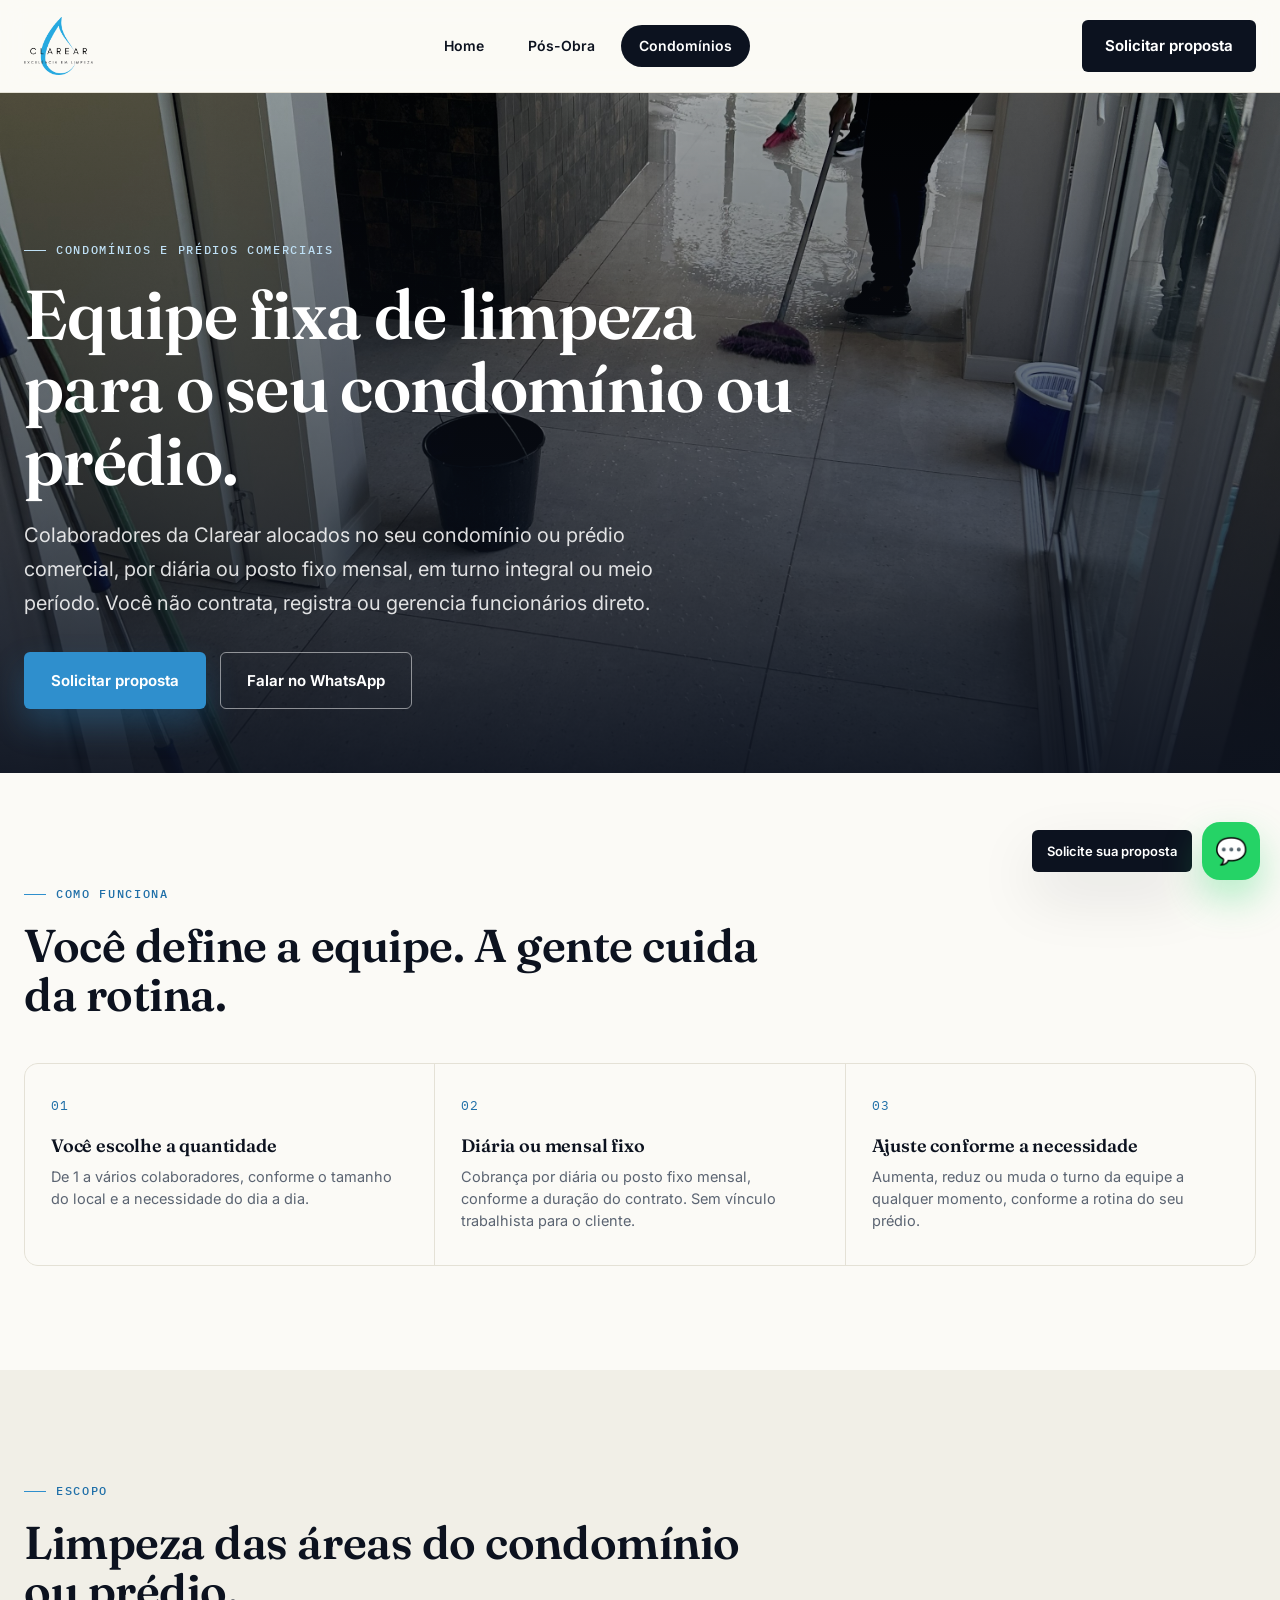
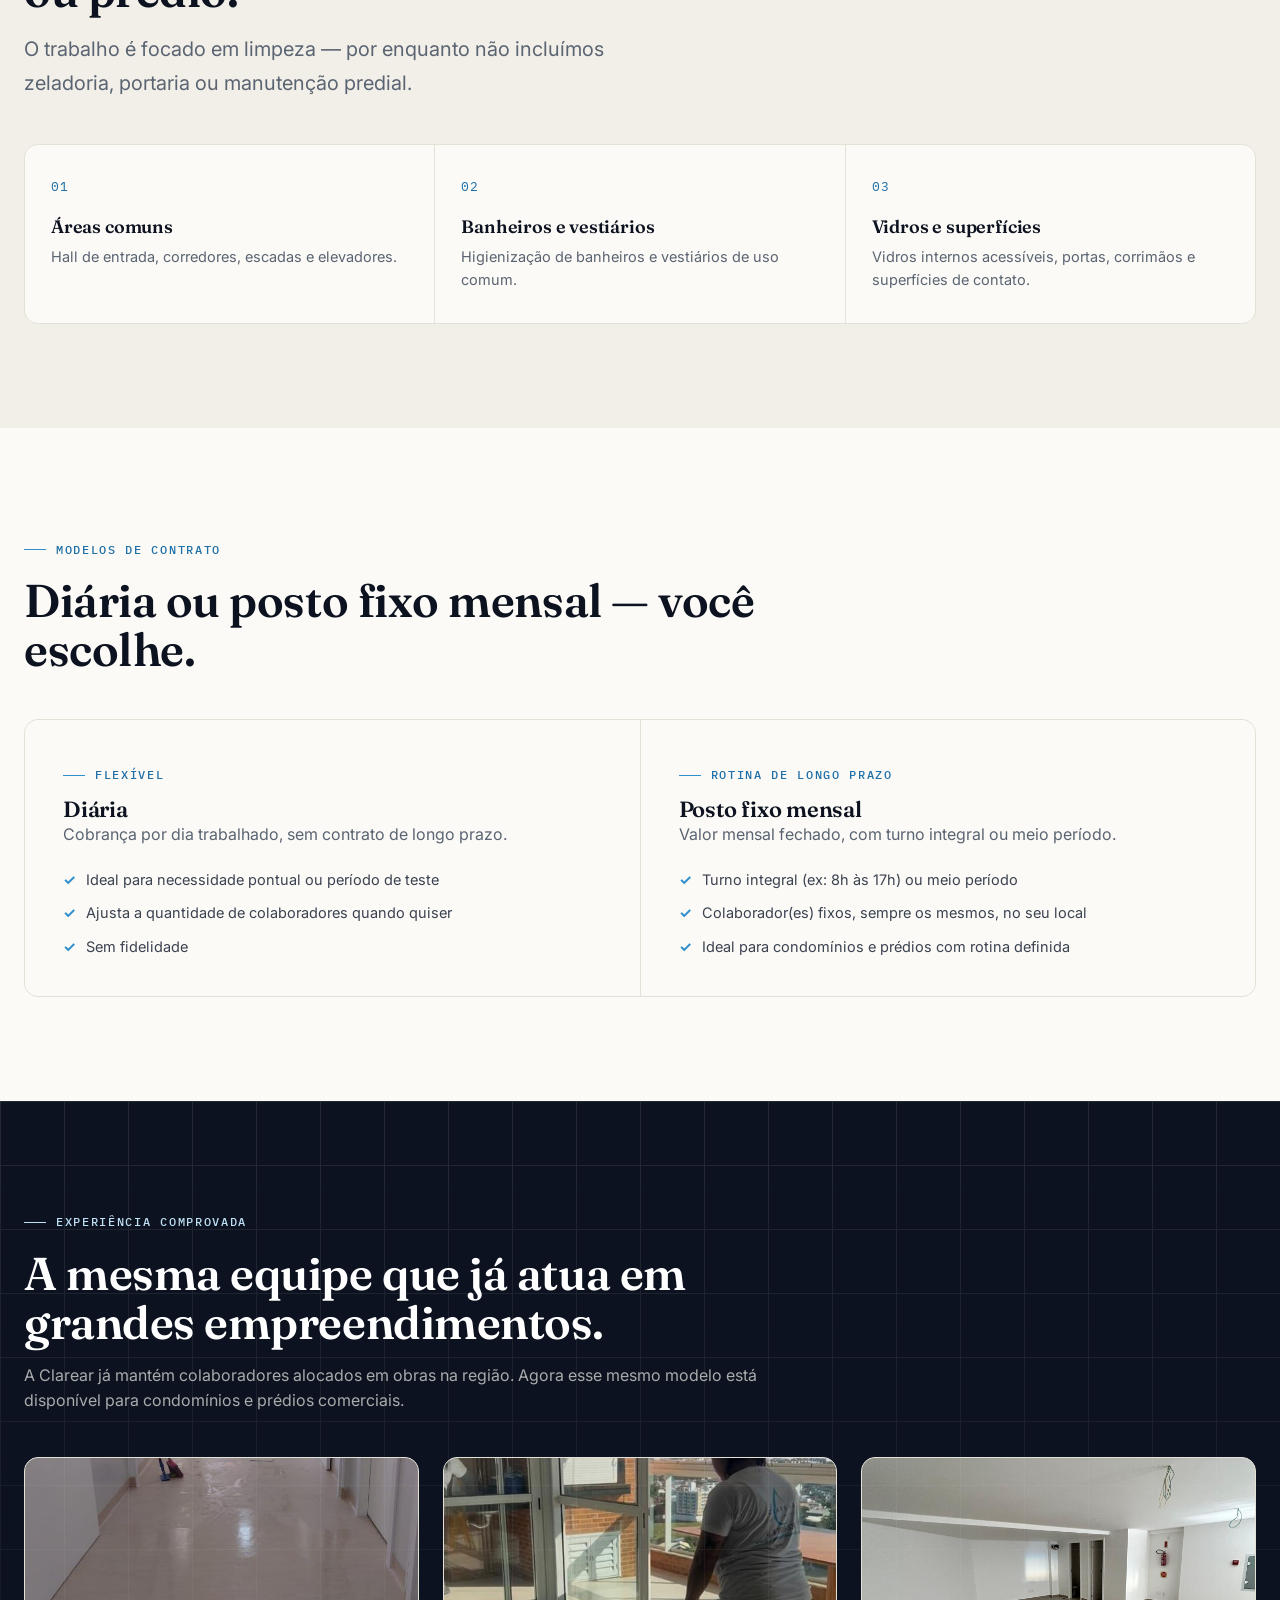
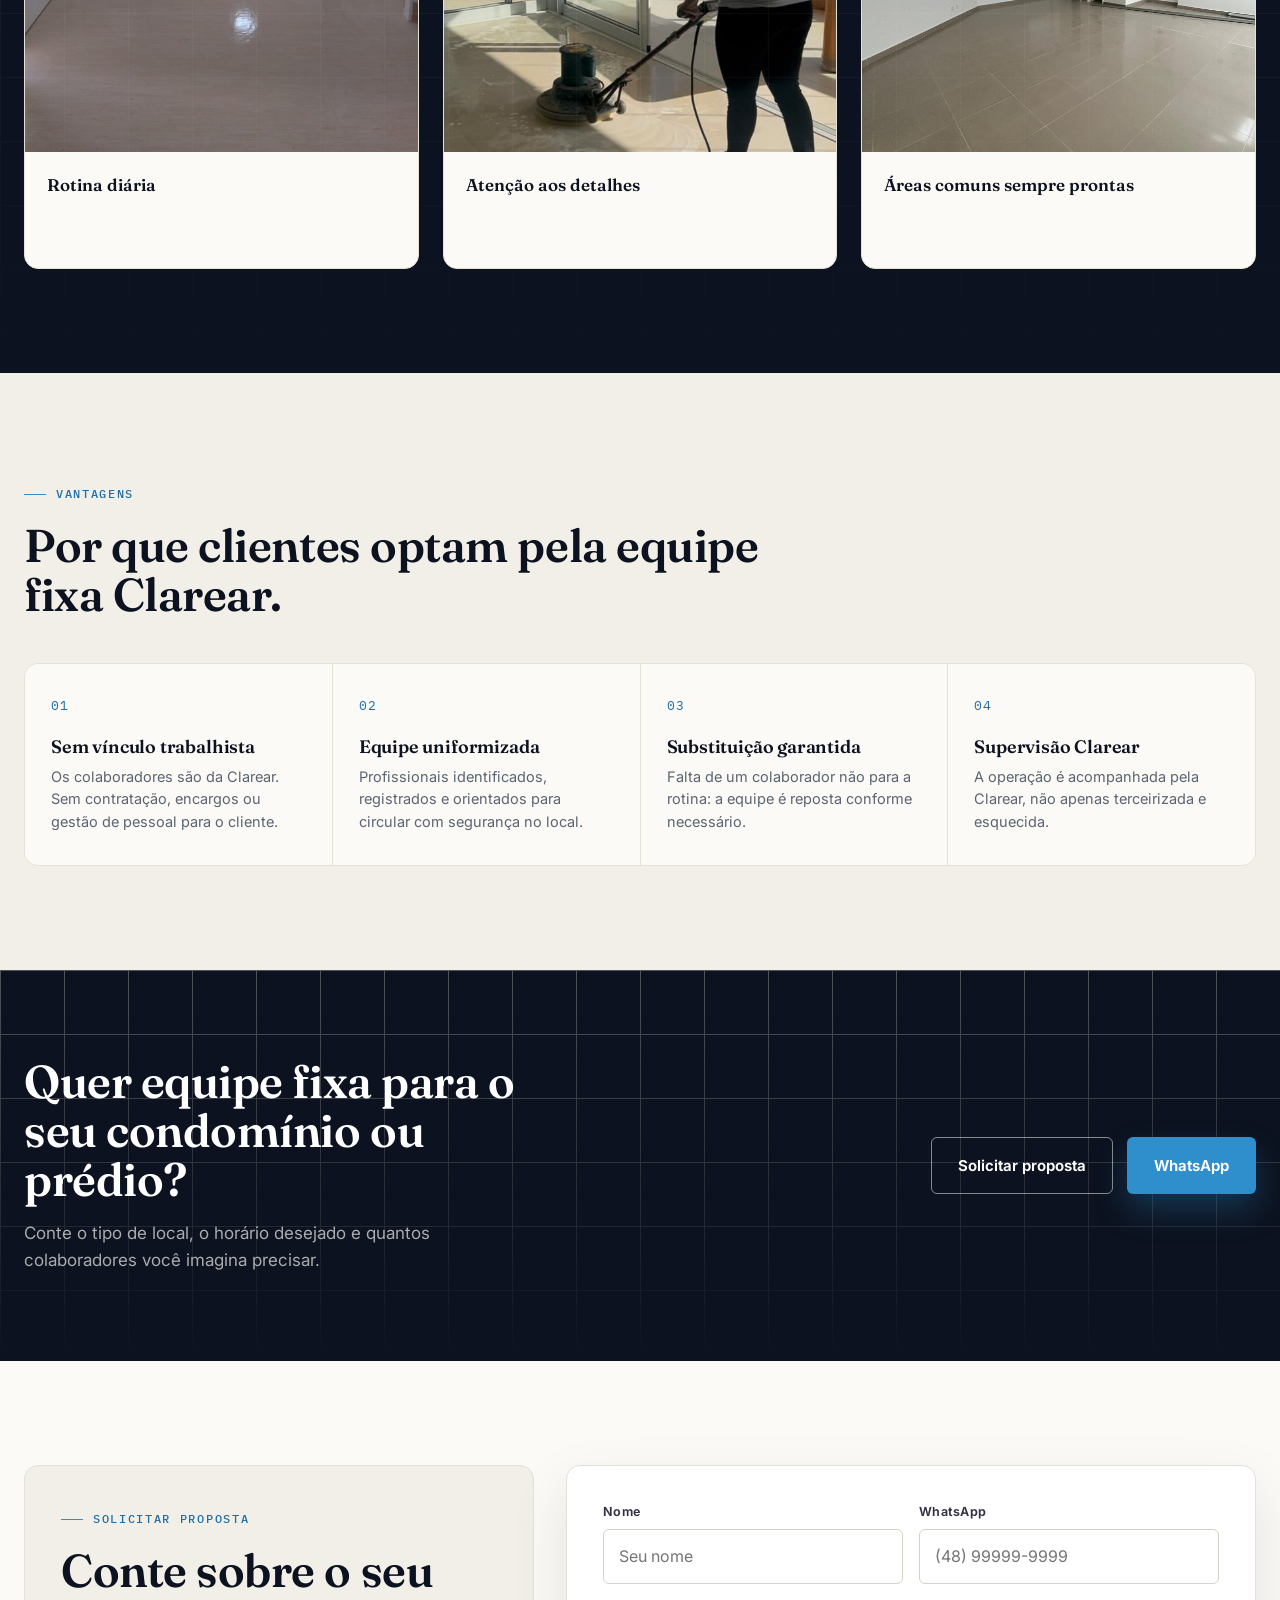
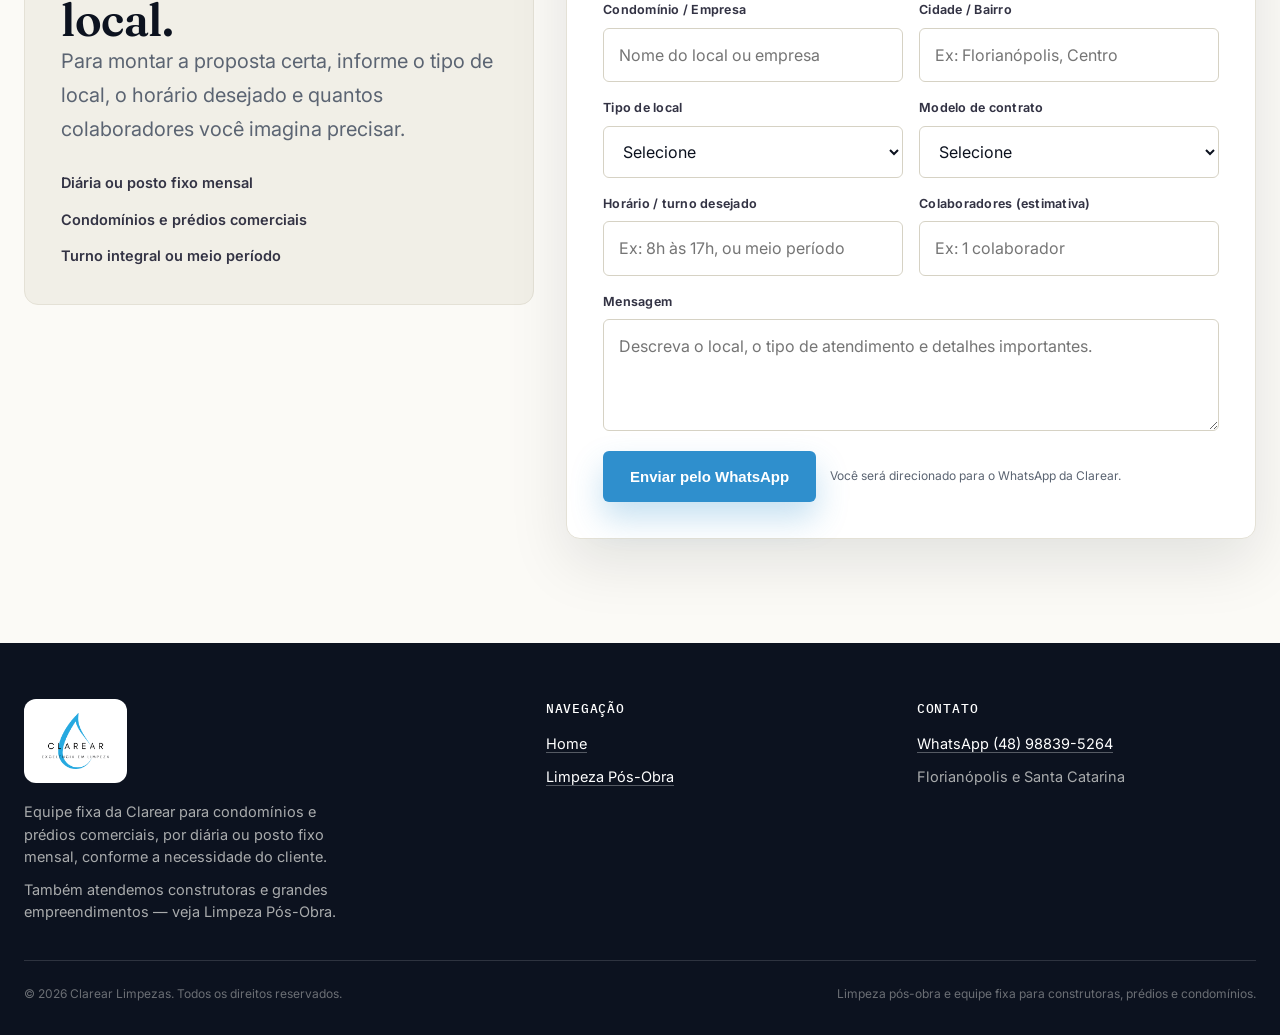
==== condominios.html @ 45609c50 "app" ====
<!doctype html>
<html lang="pt-BR">
<head>
  <!-- Google Ads -->
  <script async src="https://www.googletagmanager.com/gtag/js?id=AW-18135353188"></script>
  <script>
    window.dataLayer = window.dataLayer || [];
    function gtag(){dataLayer.push(arguments);}
    gtag('js', new Date());
    gtag('config', 'AW-18135353188');
  </script>

  <!-- Google Analytics -->
  <script async src="https://www.googletagmanager.com/gtag/js?id=G-7Y508X0PVP"></script>
  <script>
    gtag('config', 'G-7Y508X0PVP');
  </script>

  <meta charset="utf-8">
  <meta name="viewport" content="width=device-width,initial-scale=1">

  <title>Limpeza para Condomínios e Prédios Comerciais | Clarear</title>
  <meta name="description" content="Equipe fixa da Clarear para a limpeza de condomínios e prédios comerciais em Florianópolis e Santa Catarina. Diária ou posto fixo mensal, turno integral ou meio período, colaboradores registrados.">
  <meta name="keywords" content="limpeza para condomínio, colaborador de limpeza para condomínio, terceirização de limpeza para prédio comercial, posto fixo de limpeza, limpeza terceirizada mensal Florianópolis, limpeza meio período condomínio">
  <link rel="canonical" href="https://clarearlimpezas.com.br/condominios.html">

  <meta property="og:type" content="website">
  <meta property="og:locale" content="pt_BR">
  <meta property="og:title" content="Limpeza para Condomínios e Prédios Comerciais | Clarear">
  <meta property="og:description" content="Equipe fixa da Clarear para a limpeza de condomínios e prédios comerciais. Diária ou posto fixo mensal, turno integral ou meio período.">
  <meta property="og:url" content="https://clarearlimpezas.com.br/condominios.html">

  <link rel="shortcut icon" href="imagens/logo-clarear (1).ico" type="image/x-icon">

  <link rel="preconnect" href="https://fonts.googleapis.com">
  <link rel="preconnect" href="https://fonts.gstatic.com" crossorigin>
  <link href="https://fonts.googleapis.com/css2?family=Fraunces:ital,opsz,wght@0,9..144,500;0,9..144,600;1,9..144,500&family=IBM+Plex+Mono:wght@500&family=Inter:wght@400;500;600;700&display=swap" rel="stylesheet">

  <link rel="stylesheet" href="css/style.css">

  <script type="application/ld+json">
  {
    "@context": "https://schema.org",
    "@type": "Service",
    "serviceType": "Limpeza para condomínios e prédios comerciais",
    "provider": { "@type": "LocalBusiness", "name": "Clarear Limpezas" },
    "areaServed": ["Florianópolis", "Santa Catarina"],
    "description": "Equipe fixa de limpeza da Clarear para condomínios e prédios comerciais, por diária ou posto fixo mensal, em turno integral ou meio período, com registro e transporte por conta da Clarear."
  }
  </script>
</head>

<body>

  <header class="header">
    <div class="container">
      <div class="nav">
        <a href="index.html" class="brand">
          <img src="imagens/clarear-logo-trim.png" alt="Clarear Limpezas">
        </a>

        <nav class="menu">
          <a href="index.html">Home</a>
          <a href="pos_obra.html">Pós-Obra</a>
          <a href="condominios.html" class="active">Condomínios</a>
        </nav>

        <a href="#orcamento" class="btn btn-primary">Solicitar proposta</a>
        <button class="hamburger" id="openMenu" aria-label="Abrir menu">☰</button>
      </div>
    </div>
  </header>

  <div class="drawer" id="drawer">
    <div class="drawer-panel">
      <div class="drawer-top">
        <img src="imagens/clarear-logo-trim.png" alt="Clarear Limpezas">
        <button class="close" id="closeMenu" aria-label="Fechar menu">×</button>
      </div>

      <a href="index.html">Home</a>
      <a href="pos_obra.html">Pós-Obra</a>
      <a href="condominios.html" class="active">Condomínios</a>
      <a data-whats="Olá! Vim pelo site da Clarear e gostaria de solicitar uma proposta de limpeza para o meu condomínio ou prédio." target="_blank" rel="noopener">Falar no WhatsApp</a>
    </div>
  </div>

  <main>

    <section class="hero-media" id="inicio">
      <img src="imagens/IMG_5358.jpg" alt="Equipe da Clarear em atendimento residencial" class="bg-img">
      <div class="overlay"></div>

      <div class="container">
        <div class="kicker on-dark">Condomínios e prédios comerciais</div>
        <h1>Equipe fixa de limpeza para o seu condomínio ou prédio.</h1>
        <p class="lede">Colaboradores da Clarear alocados no seu condomínio ou prédio comercial, por diária ou posto fixo mensal, em turno integral ou meio período. Você não contrata, registra ou gerencia funcionários direto.</p>

        <div class="actions">
          <a href="#orcamento" class="btn btn-accent">Solicitar proposta</a>
          <a data-whats="Olá! Vim pelo site da Clarear e gostaria de solicitar uma proposta de limpeza para o meu condomínio ou prédio." target="_blank" rel="noopener" class="btn btn-outline-light">Falar no WhatsApp</a>
        </div>
      </div>
    </section>

    <section class="section" id="como-funciona">
      <div class="container">
        <div class="section-head">
          <div class="kicker">Como funciona</div>
          <h2>Você define a equipe. A gente cuida da rotina.</h2>
        </div>

        <div class="diff-grid cols-3">
          <div class="diff">
            <span class="num">01</span>
            <h3>Você escolhe a quantidade</h3>
            <p>De 1 a vários colaboradores, conforme o tamanho do local e a necessidade do dia a dia.</p>
          </div>

          <div class="diff">
            <span class="num">02</span>
            <h3>Diária ou mensal fixo</h3>
            <p>Cobrança por diária ou posto fixo mensal, conforme a duração do contrato. Sem vínculo trabalhista para o cliente.</p>
          </div>

          <div class="diff">
            <span class="num">03</span>
            <h3>Ajuste conforme a necessidade</h3>
            <p>Aumenta, reduz ou muda o turno da equipe a qualquer momento, conforme a rotina do seu prédio.</p>
          </div>
        </div>
      </div>
    </section>

    <section class="section section-dim" id="escopo">
      <div class="container">
        <div class="section-head">
          <div class="kicker">Escopo</div>
          <h2>Limpeza das áreas do condomínio ou prédio.</h2>
          <p class="lede">O trabalho é focado em limpeza — por enquanto não incluímos zeladoria, portaria ou manutenção predial.</p>
        </div>

        <div class="diff-grid cols-3">
          <div class="diff">
            <span class="num">01</span>
            <h3>Áreas comuns</h3>
            <p>Hall de entrada, corredores, escadas e elevadores.</p>
          </div>

          <div class="diff">
            <span class="num">02</span>
            <h3>Banheiros e vestiários</h3>
            <p>Higienização de banheiros e vestiários de uso comum.</p>
          </div>

          <div class="diff">
            <span class="num">03</span>
            <h3>Vidros e superfícies</h3>
            <p>Vidros internos acessíveis, portas, corrimãos e superfícies de contato.</p>
          </div>
        </div>
      </div>
    </section>

    <section class="section" id="modelos">
      <div class="container">
        <div class="section-head">
          <div class="kicker">Modelos de contrato</div>
          <h2>Diária ou posto fixo mensal — você escolhe.</h2>
        </div>

        <div class="model-grid">
          <div class="model">
            <div class="kicker">Flexível</div>
            <h3>Diária</h3>
            <p>Cobrança por dia trabalhado, sem contrato de longo prazo.</p>
            <ul>
              <li>Ideal para necessidade pontual ou período de teste</li>
              <li>Ajusta a quantidade de colaboradores quando quiser</li>
              <li>Sem fidelidade</li>
            </ul>
          </div>

          <div class="model">
            <div class="kicker">Rotina de longo prazo</div>
            <h3>Posto fixo mensal</h3>
            <p>Valor mensal fechado, com turno integral ou meio período.</p>
            <ul>
              <li>Turno integral (ex: 8h às 17h) ou meio período</li>
              <li>Colaborador(es) fixos, sempre os mesmos, no seu local</li>
              <li>Ideal para condomínios e prédios com rotina definida</li>
            </ul>
          </div>
        </div>
      </div>
    </section>

    <section class="section section-dark">
      <div class="blueprint" style="opacity:.12;"></div>
      <div class="container">
        <div class="section-head">
          <div class="kicker on-dark">Experiência comprovada</div>
          <h2>A mesma equipe que já atua em grandes empreendimentos.</h2>
          <p>A Clarear já mantém colaboradores alocados em obras na região. Agora esse mesmo modelo está disponível para condomínios e prédios comerciais.</p>
        </div>

        <div class="portfolio-grid">
          <div class="work">
            <div class="work-photo">
              <img src="imagens/foto04.jpeg" alt="Rotina diária da equipe Clarear">
            </div>
            <div class="work-info">
              <strong>Rotina diária</strong>
              <p>Equipe presente conforme o turno combinado.</p>
            </div>
          </div>

          <div class="work">
            <div class="work-photo">
              <img src="imagens/PHOTO-2026-06-03-20-26-02.jpg" alt="Colaboradora da Clarear realizando limpeza">
            </div>
            <div class="work-info">
              <strong>Atenção aos detalhes</strong>
              <p>Cuidado com pisos, acabamentos e áreas de uso comum.</p>
            </div>
          </div>

          <div class="work">
            <div class="work-photo">
              <img src="imagens/pos-obra.jpeg" alt="Área comum limpa pela equipe Clarear">
            </div>
            <div class="work-info">
              <strong>Áreas comuns sempre prontas</strong>
              <p>Ambientes organizados para moradores, visitantes e colaboradores.</p>
            </div>
          </div>
        </div>
      </div>
    </section>

    <section class="section section-dim">
      <div class="container">
        <div class="section-head">
          <div class="kicker">Vantagens</div>
          <h2>Por que clientes optam pela equipe fixa Clarear.</h2>
        </div>

        <div class="diff-grid">
          <div class="diff">
            <span class="num">01</span>
            <h3>Sem vínculo trabalhista</h3>
            <p>Os colaboradores são da Clarear. Sem contratação, encargos ou gestão de pessoal para o cliente.</p>
          </div>

          <div class="diff">
            <span class="num">02</span>
            <h3>Equipe uniformizada</h3>
            <p>Profissionais identificados, registrados e orientados para circular com segurança no local.</p>
          </div>

          <div class="diff">
            <span class="num">03</span>
            <h3>Substituição garantida</h3>
            <p>Falta de um colaborador não para a rotina: a equipe é reposta conforme necessário.</p>
          </div>

          <div class="diff">
            <span class="num">04</span>
            <h3>Supervisão Clarear</h3>
            <p>A operação é acompanhada pela Clarear, não apenas terceirizada e esquecida.</p>
          </div>
        </div>
      </div>
    </section>

    <section class="cta">
      <div class="blueprint"></div>
      <div class="container">
        <div class="cta-box">
          <div>
            <h2>Quer equipe fixa para o seu condomínio ou prédio?</h2>
            <p>Conte o tipo de local, o horário desejado e quantos colaboradores você imagina precisar.</p>
          </div>

          <div class="actions">
            <a href="#orcamento" class="btn btn-outline-light">Solicitar proposta</a>
            <a data-whats="Olá! Vim pelo site da Clarear e gostaria de solicitar uma proposta de limpeza para o meu condomínio ou prédio." target="_blank" rel="noopener" class="btn btn-accent">WhatsApp</a>
          </div>
        </div>
      </div>
    </section>

    <section class="section" id="orcamento">
      <div class="container">
        <div class="form-grid">
          <div class="contact-card">
            <div class="kicker">Solicitar proposta</div>
            <h2>Conte sobre o seu local.</h2>
            <p class="lede">Para montar a proposta certa, informe o tipo de local, o horário desejado e quantos colaboradores você imagina precisar.</p>

            <ul class="contact-list">
              <li>Diária ou posto fixo mensal</li>
              <li>Condomínios e prédios comerciais</li>
              <li>Turno integral ou meio período</li>
            </ul>
          </div>

          <form id="quoteForm" data-intro="Olá! Vim pelo site da Clarear e gostaria de solicitar uma proposta de limpeza para o meu condomínio ou prédio.">
            <div class="fields">
              <div class="field">
                <label for="nome">Nome</label>
                <input id="nome" data-field="Nome" placeholder="Seu nome" required>
              </div>

              <div class="field">
                <label for="telefone">WhatsApp</label>
                <input id="telefone" data-field="WhatsApp" placeholder="(48) 99999-9999" required>
              </div>

              <div class="field">
                <label for="empresa">Condomínio / Empresa</label>
                <input id="empresa" data-field="Condomínio / Empresa" placeholder="Nome do local ou empresa">
              </div>

              <div class="field">
                <label for="cidade">Cidade / Bairro</label>
                <input id="cidade" data-field="Cidade/Bairro" placeholder="Ex: Florianópolis, Centro">
              </div>

              <div class="field">
                <label for="tipo">Tipo de local</label>
                <select id="tipo" data-field="Tipo de local">
                  <option value="" selected disabled>Selecione</option>
                  <option>Condomínio residencial</option>
                  <option>Prédio comercial</option>
                  <option>Outro</option>
                </select>
              </div>

              <div class="field">
                <label for="modelo">Modelo de contrato</label>
                <select id="modelo" data-field="Modelo de contrato">
                  <option value="" selected disabled>Selecione</option>
                  <option>Diária</option>
                  <option>Posto fixo mensal</option>
                  <option>Não sei, quero orientação</option>
                </select>
              </div>

              <div class="field">
                <label for="horario">Horário / turno desejado</label>
                <input id="horario" data-field="Horário / turno" placeholder="Ex: 8h às 17h, ou meio período">
              </div>

              <div class="field">
                <label for="qtd">Colaboradores (estimativa)</label>
                <input id="qtd" data-field="Colaboradores" placeholder="Ex: 1 colaborador">
              </div>

              <div class="field full">
                <label for="mensagem">Mensagem</label>
                <textarea id="mensagem" data-field="Mensagem" placeholder="Descreva o local, o tipo de atendimento e detalhes importantes."></textarea>
              </div>
            </div>

            <div class="form-actions">
              <button type="submit" class="btn btn-accent">Enviar pelo WhatsApp</button>
              <span class="small">Você será direcionado para o WhatsApp da Clarear.</span>
            </div>
          </form>
        </div>
      </div>
    </section>

  </main>

  <footer>
    <div class="container">
      <div class="footer-grid">
        <div class="footer-brand">
          <img src="imagens/clarear-logo-trim.png" alt="Clarear Limpezas">
          <p>Equipe fixa da Clarear para condomínios e prédios comerciais, por diária ou posto fixo mensal, conforme a necessidade do cliente.</p>
          <p>Também atendemos construtoras e grandes empreendimentos — veja Limpeza Pós-Obra.</p>
        </div>

        <div>
          <strong>Navegação</strong>
          <ul class="flist">
            <li><a class="link" href="index.html">Home</a></li>
            <li><a class="link" href="pos_obra.html">Limpeza Pós-Obra</a></li>
          </ul>
        </div>

        <div>
          <strong>Contato</strong>
          <ul class="flist">
            <li><a class="link" data-whats="Olá! Vim pelo site da Clarear e gostaria de solicitar uma proposta de limpeza para o meu condomínio ou prédio." target="_blank" rel="noopener">WhatsApp (48) 98839-5264</a></li>
            <li>Florianópolis e Santa Catarina</li>
          </ul>
        </div>
      </div>

      <div class="copy">
        <span>© <span id="year"></span> Clarear Limpezas. Todos os direitos reservados.</span>
        <span>Limpeza pós-obra e equipe fixa para construtoras, prédios e condomínios.</span>
      </div>
    </div>
  </footer>

  <div class="whats">
    <div class="whats-bubble">Solicite sua proposta</div>
    <a class="whats-btn" data-whats="Olá! Vim pelo site da Clarear e gostaria de solicitar uma proposta de limpeza para o meu condomínio ou prédio." target="_blank" rel="noopener" aria-label="Falar no WhatsApp">💬</a>
  </div>

  <script src="js/site.js"></script>
</body>
</html>
---- css/style.css ----
/* ==========================================================================
   CLAREAR — sistema visual
   Limpeza pós-obra para construtoras e grandes empreendimentos
   ========================================================================== */

:root{
  --blue:#2F8FCD;
  --blue-deep:#1F6FA8;
  --blue-dark:#123A59;
  --blue-tint:#E9F3FA;
  --ink:#0C121F;
  --paper:#FBFAF6;
  --paper-dim:#F1EFE7;
  --white:#FFFFFF;
  --line:#E4E1D6;
  --line-dark:rgba(255,255,255,.14);
  --muted:#5B6472;
  --muted-dark:rgba(251,250,246,.66);
  --shadow:0 24px 60px rgba(12,18,31,.10);
  --radius-s:6px;
  --radius-m:14px;
  --radius-l:26px;
  --max:1240px;
  --serif:"Fraunces", "Iowan Old Style", "Georgia", serif;
  --sans:"Inter", system-ui, -apple-system, "Segoe UI", Roboto, Arial, sans-serif;
  --mono:"IBM Plex Mono", "SFMono-Regular", Consolas, monospace;
}

*{ box-sizing:border-box; }

html{ scroll-behavior:smooth; }

body{
  margin:0;
  font-family:var(--sans);
  color:var(--ink);
  background:var(--paper);
  line-height:1.55;
  overflow-x:hidden;
  -webkit-font-smoothing:antialiased;
}

a{ color:inherit; text-decoration:none; }
img{ max-width:100%; display:block; }

.container{
  width:min(var(--max), calc(100% - 48px));
  margin:0 auto;
}

::selection{ background:var(--blue); color:#fff; }

/* ---------- Typography ---------- */

h1,h2,h3,h4{
  margin:0;
  font-family:var(--serif);
  font-weight:600;
  line-height:1.06;
  letter-spacing:-.01em;
  color:var(--ink);
}

h1{ font-size:clamp(38px,5.4vw,74px); }
h2{ font-size:clamp(30px,3.6vw,46px); }
h3{ font-size:22px; font-weight:600; }

p{ margin:0; color:var(--muted); }

.lede{
  font-size:clamp(17px,1.7vw,20px);
  line-height:1.7;
  max-width:640px;
}

.kicker{
  display:inline-flex;
  align-items:center;
  gap:10px;
  font-family:var(--mono);
  font-size:12px;
  font-weight:500;
  letter-spacing:.14em;
  text-transform:uppercase;
  color:var(--blue-deep);
  margin-bottom:18px;
}

.kicker::before{
  content:"";
  width:22px;
  height:1px;
  background:var(--blue);
  display:block;
}

.kicker.on-dark{ color:#BFE0F5; }
.kicker.on-dark::before{ background:#BFE0F5; }

.section-head{
  max-width:760px;
  margin-bottom:44px;
}

.section-head p{ margin-top:16px; }

.num{
  font-family:var(--mono);
  font-size:13px;
  letter-spacing:.08em;
  color:var(--blue-deep);
}

/* ---------- Layout rhythm ---------- */

.section{ padding:104px 0; position:relative; }
.section-tight{ padding:72px 0; }
.section-dim{ background:var(--paper-dim); }
.section-dark{ background:var(--ink); color:var(--paper); }
.section-dark h2, .section-dark h3{ color:#fff; }
.section-dark p{ color:var(--muted-dark); }

.blueprint{
  position:absolute;
  inset:0;
  background-image:
    linear-gradient(var(--line) 1px, transparent 1px),
    linear-gradient(90deg, var(--line) 1px, transparent 1px);
  background-size:64px 64px;
  opacity:.35;
  mask-image:linear-gradient(180deg, rgba(0,0,0,.9), transparent);
  pointer-events:none;
}

.divider{
  height:1px;
  background:var(--line);
  border:0;
  margin:0;
}

/* ---------- Buttons ---------- */

.btn{
  display:inline-flex;
  align-items:center;
  justify-content:center;
  gap:10px;
  padding:16px 26px;
  border-radius:var(--radius-s);
  font-weight:650;
  font-size:15px;
  border:1px solid transparent;
  cursor:pointer;
  transition:.2s ease;
  white-space:nowrap;
}

.btn-primary{
  background:var(--ink);
  color:#fff;
}
.btn-primary:hover{ background:var(--blue-dark); transform:translateY(-2px); }

.btn-accent{
  background:var(--blue);
  color:#fff;
  box-shadow:0 16px 32px rgba(47,143,205,.28);
}
.btn-accent:hover{ background:var(--blue-deep); transform:translateY(-2px); }

.btn-outline{
  background:transparent;
  color:var(--ink);
  border-color:var(--ink);
}
.btn-outline:hover{ background:var(--ink); color:#fff; }

.btn-outline-light{
  background:transparent;
  color:#fff;
  border-color:rgba(255,255,255,.5);
}
.btn-outline-light:hover{ background:#fff; color:var(--ink); }

.btn-arrow{
  display:inline-flex;
  align-items:center;
  gap:8px;
  font-weight:650;
  font-size:15px;
  color:var(--ink);
  border-bottom:1px solid var(--ink);
  padding-bottom:3px;
}
.btn-arrow svg{ transition:.2s ease; }
.btn-arrow:hover svg{ transform:translateX(4px); }

.actions{
  display:flex;
  align-items:center;
  gap:14px;
  flex-wrap:wrap;
}

/* ---------- Header ---------- */

.header{
  position:sticky;
  top:0;
  z-index:999;
  width:100%;
  background:rgba(251,250,246,.9);
  backdrop-filter:blur(14px);
  border-bottom:1px solid var(--line);
}

.nav{
  display:flex;
  align-items:center;
  justify-content:space-between;
  min-height:92px;
  gap:24px;
}

.brand{
  display:flex;
  align-items:center;
  gap:12px;
}

.brand img{ height:58px; width:auto; flex:0 0 auto; }

.menu{
  display:flex;
  align-items:center;
  gap:8px;
  flex:1;
  justify-content:center;
}

.menu a{
  padding:10px 18px;
  border-radius:999px;
  font-size:14px;
  font-weight:600;
  color:var(--ink);
  transition:.2s ease;
}

.menu a:hover{ background:var(--paper-dim); }
.menu a.active{ background:var(--ink); color:#fff; }

.nav .btn{ padding:13px 22px; }

.hamburger{
  display:none;
  width:48px;
  height:48px;
  align-items:center;
  justify-content:center;
  border-radius:var(--radius-s);
  border:1px solid var(--line);
  background:#fff;
  font-size:22px;
  cursor:pointer;
  color:var(--ink);
}

/* ---------- Drawer ---------- */

.drawer{
  position:fixed;
  inset:0;
  background:rgba(12,18,31,.5);
  z-index:1000;
  display:none;
}
.drawer.open{ display:block; }

.drawer-panel{
  width:min(340px,88vw);
  height:100%;
  background:var(--paper);
  margin-left:auto;
  padding:26px;
  display:grid;
  gap:10px;
  align-content:start;
  overflow:auto;
}

.drawer-top{
  display:flex;
  justify-content:space-between;
  align-items:center;
  margin-bottom:14px;
}

.drawer-top img{ height:50px; width:auto; }

.drawer a{
  padding:16px;
  border:1px solid var(--line);
  border-radius:var(--radius-s);
  font-weight:650;
  color:var(--ink);
}
.drawer a.active{ background:var(--ink); color:#fff; border-color:var(--ink); }

.close{
  width:44px;
  height:44px;
  border-radius:var(--radius-s);
  border:1px solid var(--line);
  background:#fff;
  cursor:pointer;
  font-size:20px;
}

/* ---------- Hero (light, home) ---------- */

.hero{
  position:relative;
  padding:70px 0 40px;
  overflow:hidden;
}

.hero-grid{
  display:grid;
  grid-template-columns:1fr .82fr;
  gap:56px;
  align-items:center;
  position:relative;
}

.hero-text .lede{ margin-top:22px; }
.hero-text .actions{ margin-top:32px; }

.hero-frame{
  position:relative;
  border-radius:var(--radius-l);
  overflow:hidden;
  aspect-ratio:4/5;
}

.hero-frame img{
  width:100%;
  height:100%;
  object-fit:cover;
}

.hero-frame .tag{
  position:absolute;
  left:20px;
  bottom:20px;
  background:rgba(12,18,31,.82);
  color:#fff;
  padding:10px 16px;
  border-radius:999px;
  font-family:var(--mono);
  font-size:12px;
  letter-spacing:.06em;
  backdrop-filter:blur(6px);
}

.stat-row{
  display:grid;
  grid-template-columns:repeat(3,1fr);
  gap:1px;
  background:var(--line);
  margin-top:60px;
  border:1px solid var(--line);
  border-radius:var(--radius-m);
  overflow:hidden;
}

.stat{
  background:var(--paper);
  padding:22px 24px;
}

.stat strong{
  display:block;
  font-family:var(--serif);
  font-size:17px;
  color:var(--ink);
  margin-bottom:4px;
}

.stat span{ font-size:13.5px; color:var(--muted); }

/* ---------- Hero (dark, subpages) ---------- */

.hero-media{
  position:relative;
  min-height:min(78vh,680px);
  display:flex;
  align-items:flex-end;
  overflow:hidden;
  color:#fff;
}

.hero-media .bg-video,
.hero-media .bg-img{
  position:absolute;
  inset:0;
  width:100%;
  height:100%;
  object-fit:cover;
  filter:saturate(1.05) contrast(1.05) brightness(.75);
}

.hero-media .overlay{
  position:absolute;
  inset:0;
  background:linear-gradient(180deg, rgba(12,18,31,.15) 0%, rgba(12,18,31,.55) 55%, rgba(12,18,31,.92) 100%);
}

.hero-media .container{
  position:relative;
  z-index:2;
  padding-bottom:64px;
}

.hero-media h1{ color:#fff; max-width:820px; }
.hero-media .lede{ color:rgba(255,255,255,.86); max-width:640px; margin-top:20px; }
.hero-media .actions{ margin-top:32px; }

/* ---------- Feature blocks (serviços) ---------- */

.feature-list{
  display:grid;
  gap:1px;
  background:var(--line);
  border:1px solid var(--line);
  border-radius:var(--radius-m);
  overflow:hidden;
}

.feature{
  background:var(--paper);
  padding:44px;
  display:grid;
  grid-template-columns:.5fr 1fr;
  gap:36px;
  align-items:center;
}

.feature-index{
  font-family:var(--mono);
  font-size:15px;
  color:var(--blue-deep);
  letter-spacing:.05em;
}

.feature-title{
  margin:10px 0 14px;
}

.feature-body{
  display:grid;
  grid-template-columns:1.1fr .9fr;
  gap:36px;
  align-items:start;
}

.feature ul{
  list-style:none;
  margin:20px 0 0;
  padding:0;
  display:grid;
  gap:10px;
  font-size:14.5px;
  color:#3B4250;
}

.feature li{
  display:flex;
  gap:10px;
}

.feature li::before{
  content:"";
  width:6px;
  height:6px;
  margin-top:8px;
  background:var(--blue);
  flex:0 0 auto;
}

.feature .btn-arrow{ margin-top:24px; }

/* ---------- Diferenciais ---------- */

.diff-grid{
  display:grid;
  grid-template-columns:repeat(4,1fr);
  gap:1px;
  background:var(--line);
  border:1px solid var(--line);
  border-radius:var(--radius-m);
  overflow:hidden;
}

.diff{
  background:var(--paper);
  padding:32px 26px;
}

.diff .num{ display:block; margin-bottom:20px; }

.diff h3{ font-size:18px; margin-bottom:10px; }
.diff p{ font-size:14.5px; }

.diff-grid.cols-3{ grid-template-columns:repeat(3,1fr); }

/* ---------- Portfolio (ambientes atendidos) ---------- */

.portfolio-grid{
  display:grid;
  grid-template-columns:repeat(3,1fr);
  gap:24px;
}

.work{
  border:1px solid var(--line);
  border-radius:var(--radius-m);
  overflow:hidden;
  background:var(--paper);
}

.work-photo{
  aspect-ratio:4/3;
  overflow:hidden;
  background:var(--paper-dim);
}

.work-photo img{
  width:100%;
  height:100%;
  object-fit:cover;
  transition:.4s ease;
}

.work:hover .work-photo img{ transform:scale(1.045); }

.work-info{ padding:20px 22px; }

.work-info strong{
  display:block;
  color:var(--ink);
  margin-bottom:6px;
  font-family:var(--serif);
  font-size:17px;
  font-weight:600;
}

.work-info p{ font-size:14px; }

/* ---------- Cases ---------- */

.case-grid{
  display:grid;
  grid-template-columns:1fr 1fr;
  gap:24px;
}

.case{
  border:1px solid var(--line);
  border-radius:var(--radius-m);
  overflow:hidden;
  background:var(--paper);
  display:flex;
  flex-direction:column;
}

.case-photo{
  aspect-ratio:3/4;
  overflow:hidden;
  background:var(--paper-dim);
}

.case-photo img,
.case-photo video{
  width:100%;
  height:100%;
  object-fit:cover;
  transition:.4s ease;
}

.case:hover .case-photo img,
.case:hover .case-photo video{ transform:scale(1.045); }

.case-body{ padding:28px 30px 32px; flex:1; display:flex; flex-direction:column; }

.case-status{
  display:inline-flex;
  align-items:center;
  gap:8px;
  font-family:var(--mono);
  font-size:11.5px;
  letter-spacing:.08em;
  text-transform:uppercase;
  color:var(--blue-deep);
  margin-bottom:14px;
}

.case-status .dot{
  width:7px;
  height:7px;
  border-radius:50%;
  background:var(--blue);
}

.case-specs{
  list-style:none;
  padding:16px 0 0;
  margin:16px 0 0;
  border-top:1px solid var(--line);
  display:grid;
  gap:9px;
  font-size:14px;
  color:var(--muted);
}

.case-specs li strong{ color:var(--ink); font-weight:600; }

/* ---------- Process / timeline ---------- */

.timeline{
  display:grid;
  grid-template-columns:repeat(4,1fr);
  gap:0;
  position:relative;
}

.timeline::before{
  content:"";
  position:absolute;
  top:11px;
  left:0;
  right:0;
  height:1px;
  background:var(--line);
}

.tl-step{
  padding-right:24px;
  position:relative;
}

.tl-step .dot{
  width:22px;
  height:22px;
  border-radius:50%;
  background:var(--paper);
  border:1px solid var(--ink);
  display:flex;
  align-items:center;
  justify-content:center;
  font-family:var(--mono);
  font-size:11px;
  margin-bottom:22px;
  position:relative;
  z-index:1;
}

.tl-step h3{ font-size:18px; margin-bottom:8px; }
.tl-step p{ font-size:14.5px; }

/* ---------- Model comparison (diária x pacote fechado) ---------- */

.model-grid{
  display:grid;
  grid-template-columns:1fr 1fr;
  gap:1px;
  background:var(--line);
  border:1px solid var(--line);
  border-radius:var(--radius-m);
  overflow:hidden;
}

.model{
  background:var(--paper);
  padding:38px;
}

.model .kicker{ margin-bottom:14px; }

.model ul{
  list-style:none;
  margin:22px 0 0;
  padding:0;
  display:grid;
  gap:11px;
  font-size:14.5px;
  color:#3B4250;
}

.model li{ display:flex; gap:10px; }
.model li::before{ content:"✓"; color:var(--blue); font-weight:700; }

/* ---------- CTA band ---------- */

.cta{
  background:var(--ink);
  color:#fff;
  padding:88px 0;
  position:relative;
  overflow:hidden;
}

.cta-box{
  display:grid;
  grid-template-columns:1.2fr .8fr;
  gap:40px;
  align-items:center;
  position:relative;
}

.cta h2{ color:#fff; max-width:560px; }
.cta p{ color:var(--muted-dark); margin-top:16px; font-size:17px; max-width:520px; }
.cta .actions{ justify-content:flex-end; }

/* ---------- Form ---------- */

.form-grid{
  display:grid;
  grid-template-columns:.85fr 1.15fr;
  gap:32px;
  align-items:start;
}

.contact-card{
  background:var(--paper-dim);
  border:1px solid var(--line);
  border-radius:var(--radius-m);
  padding:36px;
}

.contact-list{
  list-style:none;
  padding:0;
  margin:26px 0 0;
  display:grid;
  gap:14px;
}

.contact-list li{
  display:flex;
  gap:12px;
  font-weight:600;
  font-size:14.5px;
  color:#334;
}

form{
  background:#fff;
  border:1px solid var(--line);
  border-radius:var(--radius-m);
  padding:36px;
  box-shadow:var(--shadow);
}

.fields{
  display:grid;
  grid-template-columns:1fr 1fr;
  gap:16px;
}

.field{ display:grid; gap:8px; }
.field.full{ grid-column:1/-1; }

label{
  font-size:12.5px;
  font-weight:650;
  letter-spacing:.02em;
  color:#334;
}

input,select,textarea{
  width:100%;
  border:1px solid #D6D2C4;
  border-radius:var(--radius-s);
  padding:14px 15px;
  font:inherit;
  outline:none;
  background:#fff;
  color:var(--ink);
}

input:focus,select:focus,textarea:focus{
  border-color:var(--blue);
  box-shadow:0 0 0 4px rgba(47,143,205,.14);
}

textarea{ min-height:112px; resize:vertical; }

.form-actions{
  margin-top:20px;
  display:flex;
  align-items:center;
  gap:14px;
  flex-wrap:wrap;
}

.small{ font-size:12px; color:var(--muted); }

/* ---------- Footer ---------- */

footer{
  background:var(--ink);
  color:rgba(251,250,246,.72);
  padding:56px 0 32px;
}

.footer-grid{
  display:grid;
  grid-template-columns:1.3fr .9fr .9fr;
  gap:32px;
  align-items:start;
  padding-bottom:36px;
  border-bottom:1px solid var(--line-dark);
}

.footer-brand img{
  box-sizing:content-box;
  height:56px;
  width:auto;
  margin-bottom:18px;
  background:#fff;
  border-radius:12px;
  padding:14px 18px;
}
.footer-brand p{ color:var(--muted-dark); font-size:14.5px; max-width:320px; }
.footer-brand p + p{ margin-top:10px; }

footer strong{
  display:block;
  color:#fff;
  font-size:13px;
  letter-spacing:.06em;
  text-transform:uppercase;
  margin-bottom:14px;
  font-family:var(--mono);
  font-weight:500;
}

footer a.link{
  color:#fff;
  border-bottom:1px solid rgba(255,255,255,.3);
}

footer .flist{
  list-style:none;
  padding:0;
  margin:0;
  display:grid;
  gap:10px;
  font-size:14.5px;
  color:var(--muted-dark);
}

.copy{
  margin-top:24px;
  font-size:12px;
  color:rgba(251,250,246,.4);
  display:flex;
  justify-content:space-between;
  flex-wrap:wrap;
  gap:8px;
}

/* ---------- WhatsApp float ---------- */

.whats{
  position:fixed;
  right:20px;
  bottom:20px;
  z-index:80;
  display:flex;
  align-items:center;
  gap:10px;
}

.whats-bubble{
  background:var(--ink);
  color:#fff;
  padding:11px 15px;
  border-radius:var(--radius-s);
  box-shadow:var(--shadow);
  font-size:13px;
  font-weight:600;
}

.whats-btn{
  width:58px;
  height:58px;
  border-radius:18px;
  background:#25D366;
  color:#fff;
  display:flex;
  align-items:center;
  justify-content:center;
  font-size:26px;
  box-shadow:0 18px 38px rgba(37,211,102,.35);
}

/* ---------- Responsive ---------- */

@media (max-width:980px){
  .menu, .nav > .btn{ display:none; }
  .hamburger{ display:flex; }

  .hero-grid{ grid-template-columns:1fr; }
  .hero-frame{ aspect-ratio:16/10; }
  .stat-row{ grid-template-columns:1fr 1fr; }
  .stat-row .stat:last-child{ grid-column:1/-1; }

  .feature{ grid-template-columns:1fr; }
  .feature-body{ grid-template-columns:1fr; }

  .diff-grid{ grid-template-columns:1fr 1fr; }
  .diff-grid.cols-3{ grid-template-columns:1fr 1fr; }
  .case-grid{ grid-template-columns:1fr; }
  .model-grid{ grid-template-columns:1fr; }
  .portfolio-grid{ grid-template-columns:1fr 1fr; }

  .timeline{ grid-template-columns:1fr 1fr; row-gap:36px; }
  .timeline::before{ display:none; }

  .cta-box, .form-grid, .footer-grid{ grid-template-columns:1fr; }
  .cta .actions{ justify-content:flex-start; }
  .footer-grid{ gap:28px; }
}

@media (max-width:640px){
  .container{ width:min(100% - 36px, var(--max)); }
  .section{ padding:72px 0; }
  .section-tight{ padding:56px 0; }

  .nav{ min-height:80px; }
  .brand img{ height:46px; width:auto; }

  .hero{ padding:44px 0 24px; }
  .hero-media{ min-height:560px; }

  .diff-grid, .timeline{ grid-template-columns:1fr; }
  .feature{ padding:30px 24px; }
  .fields{ grid-template-columns:1fr; }

  .actions{ flex-direction:column; align-items:stretch; }
  .actions .btn{ width:100%; }

  .cta .actions{ justify-content:flex-start; }

  .whats-bubble{ display:none; }
  footer{ padding-bottom:92px; }
}
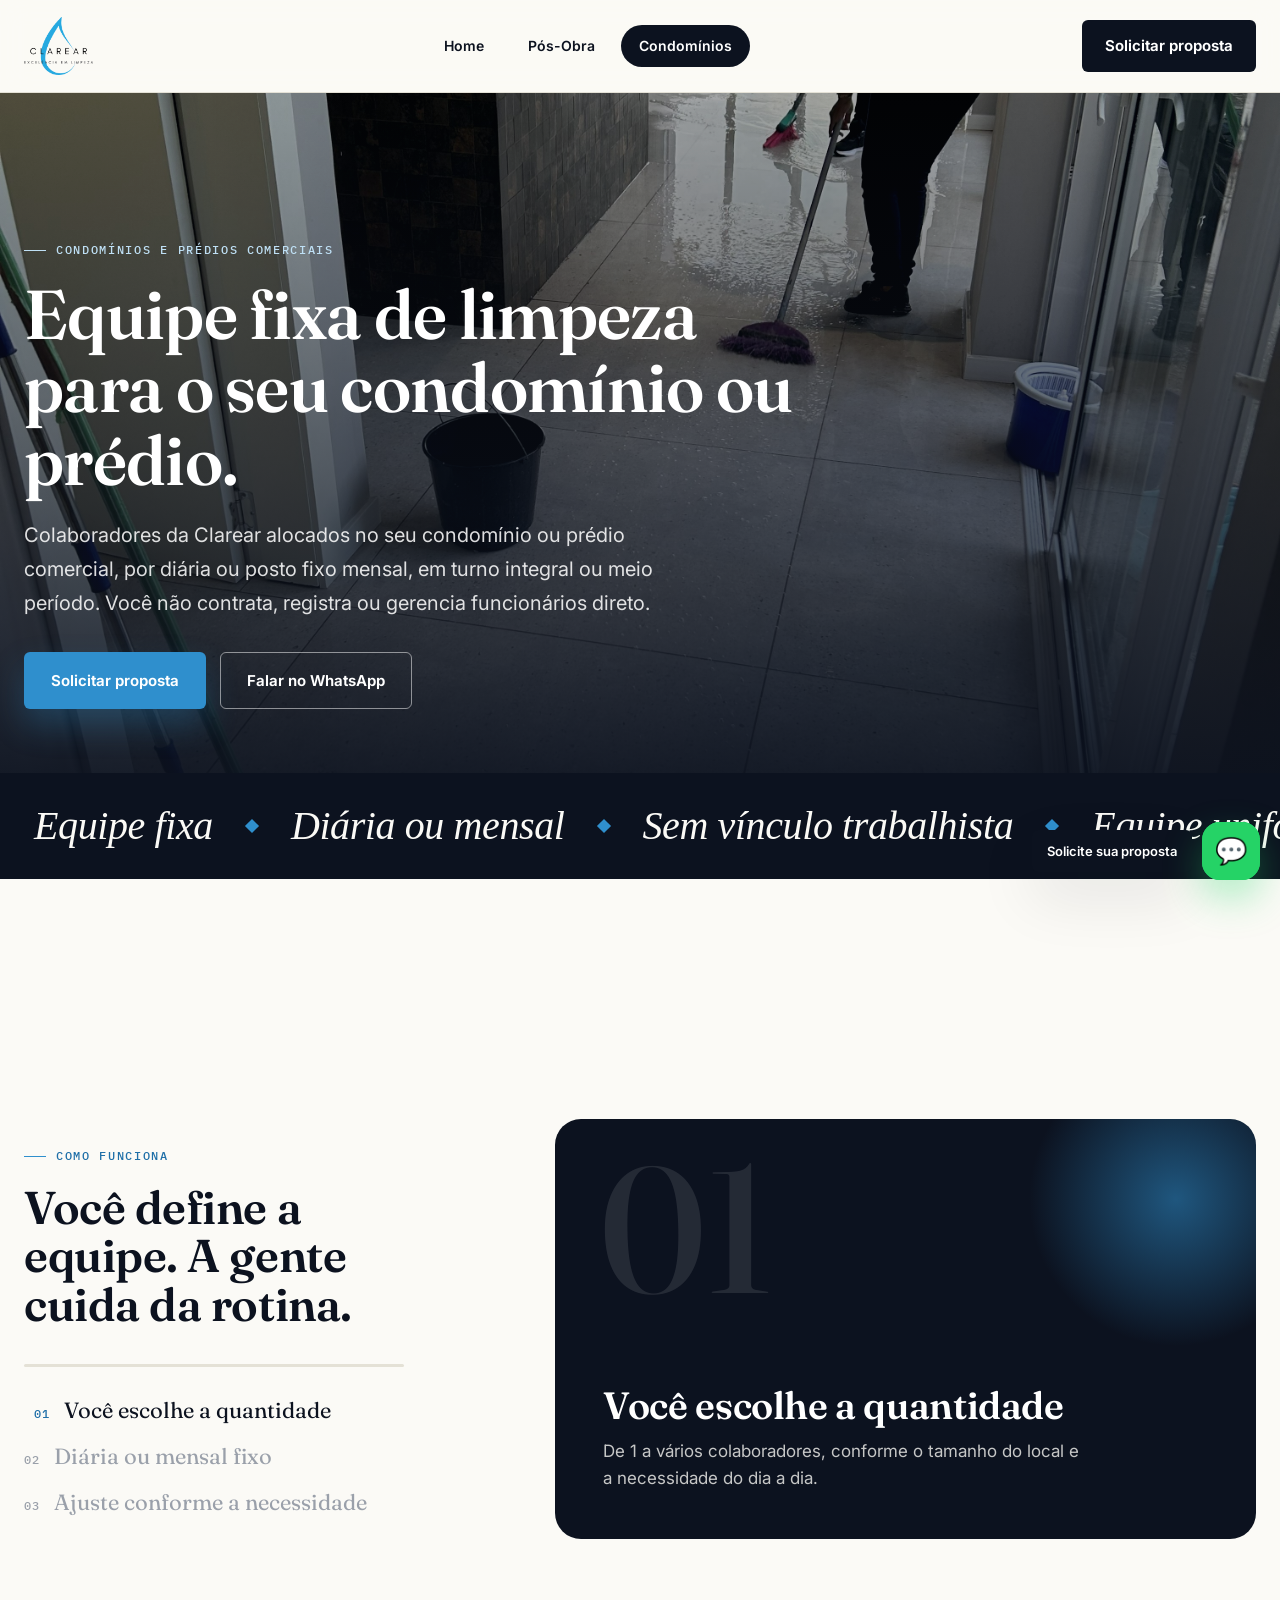
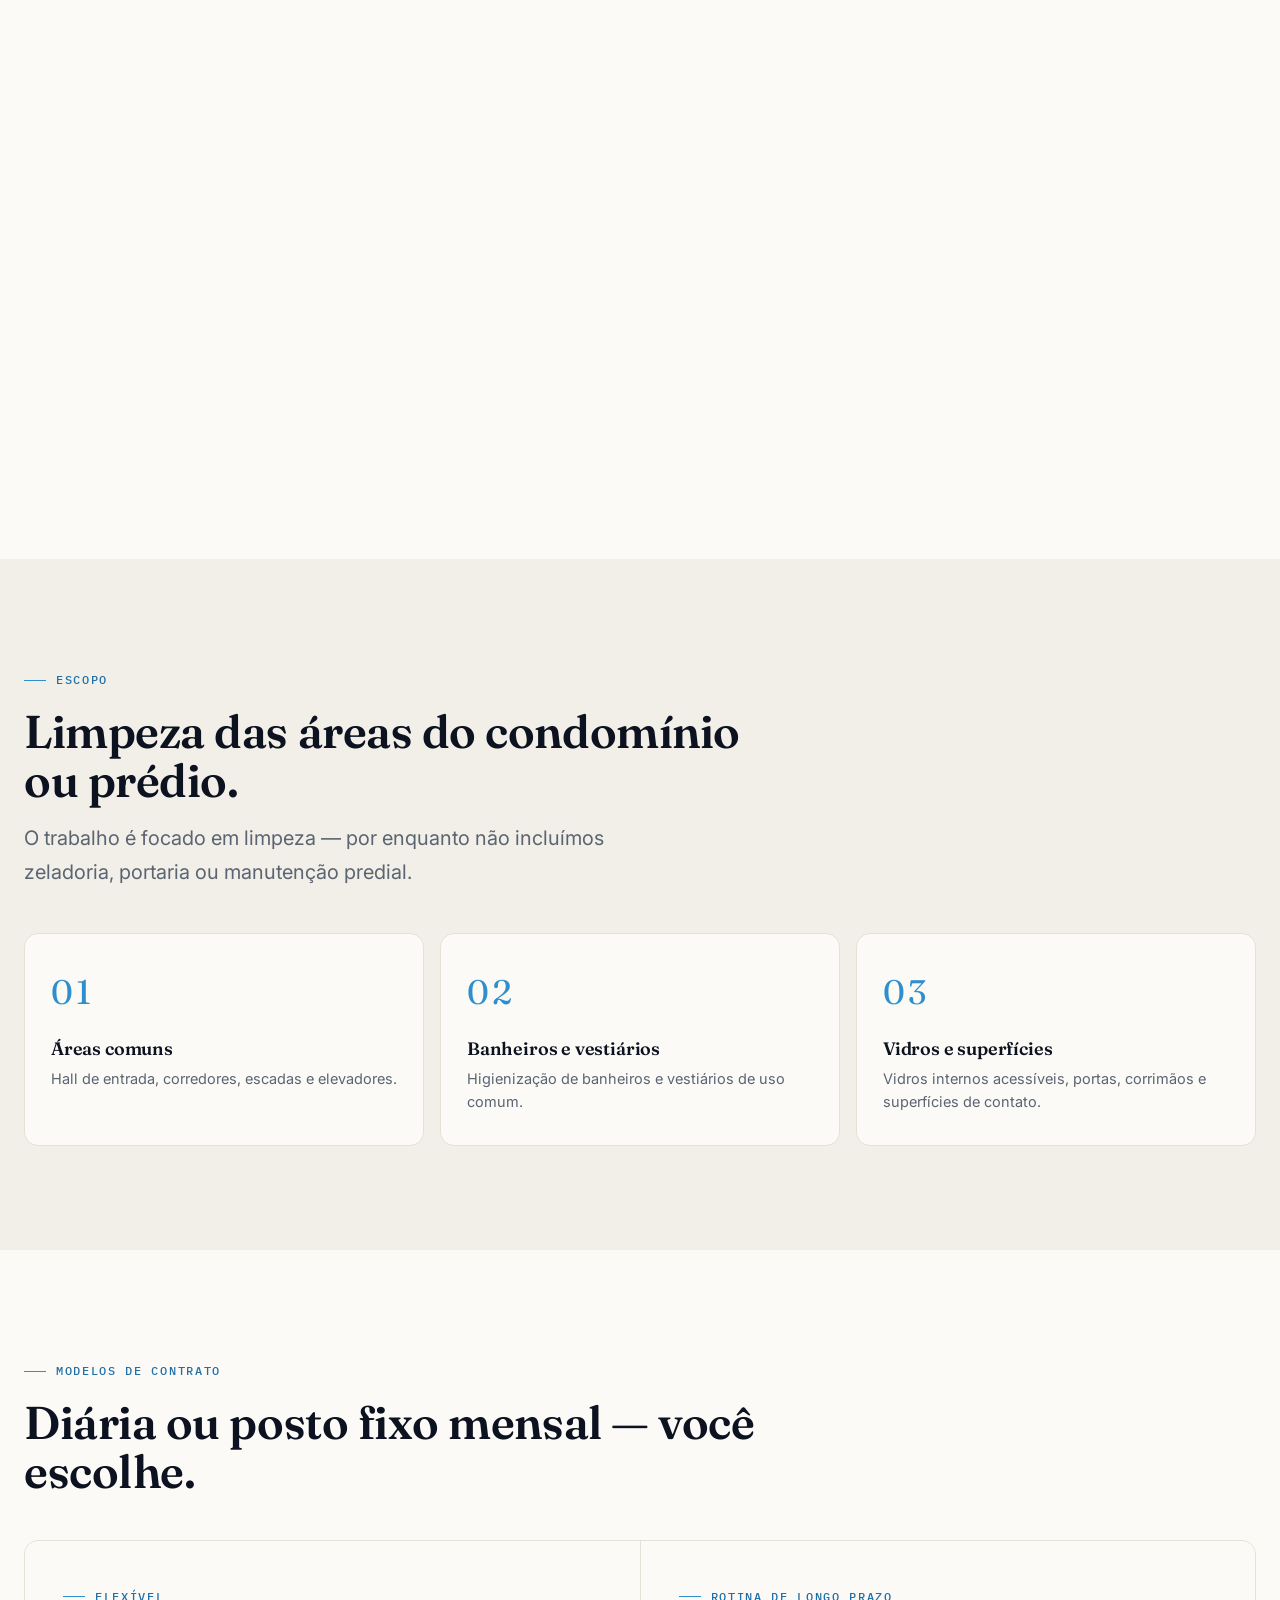
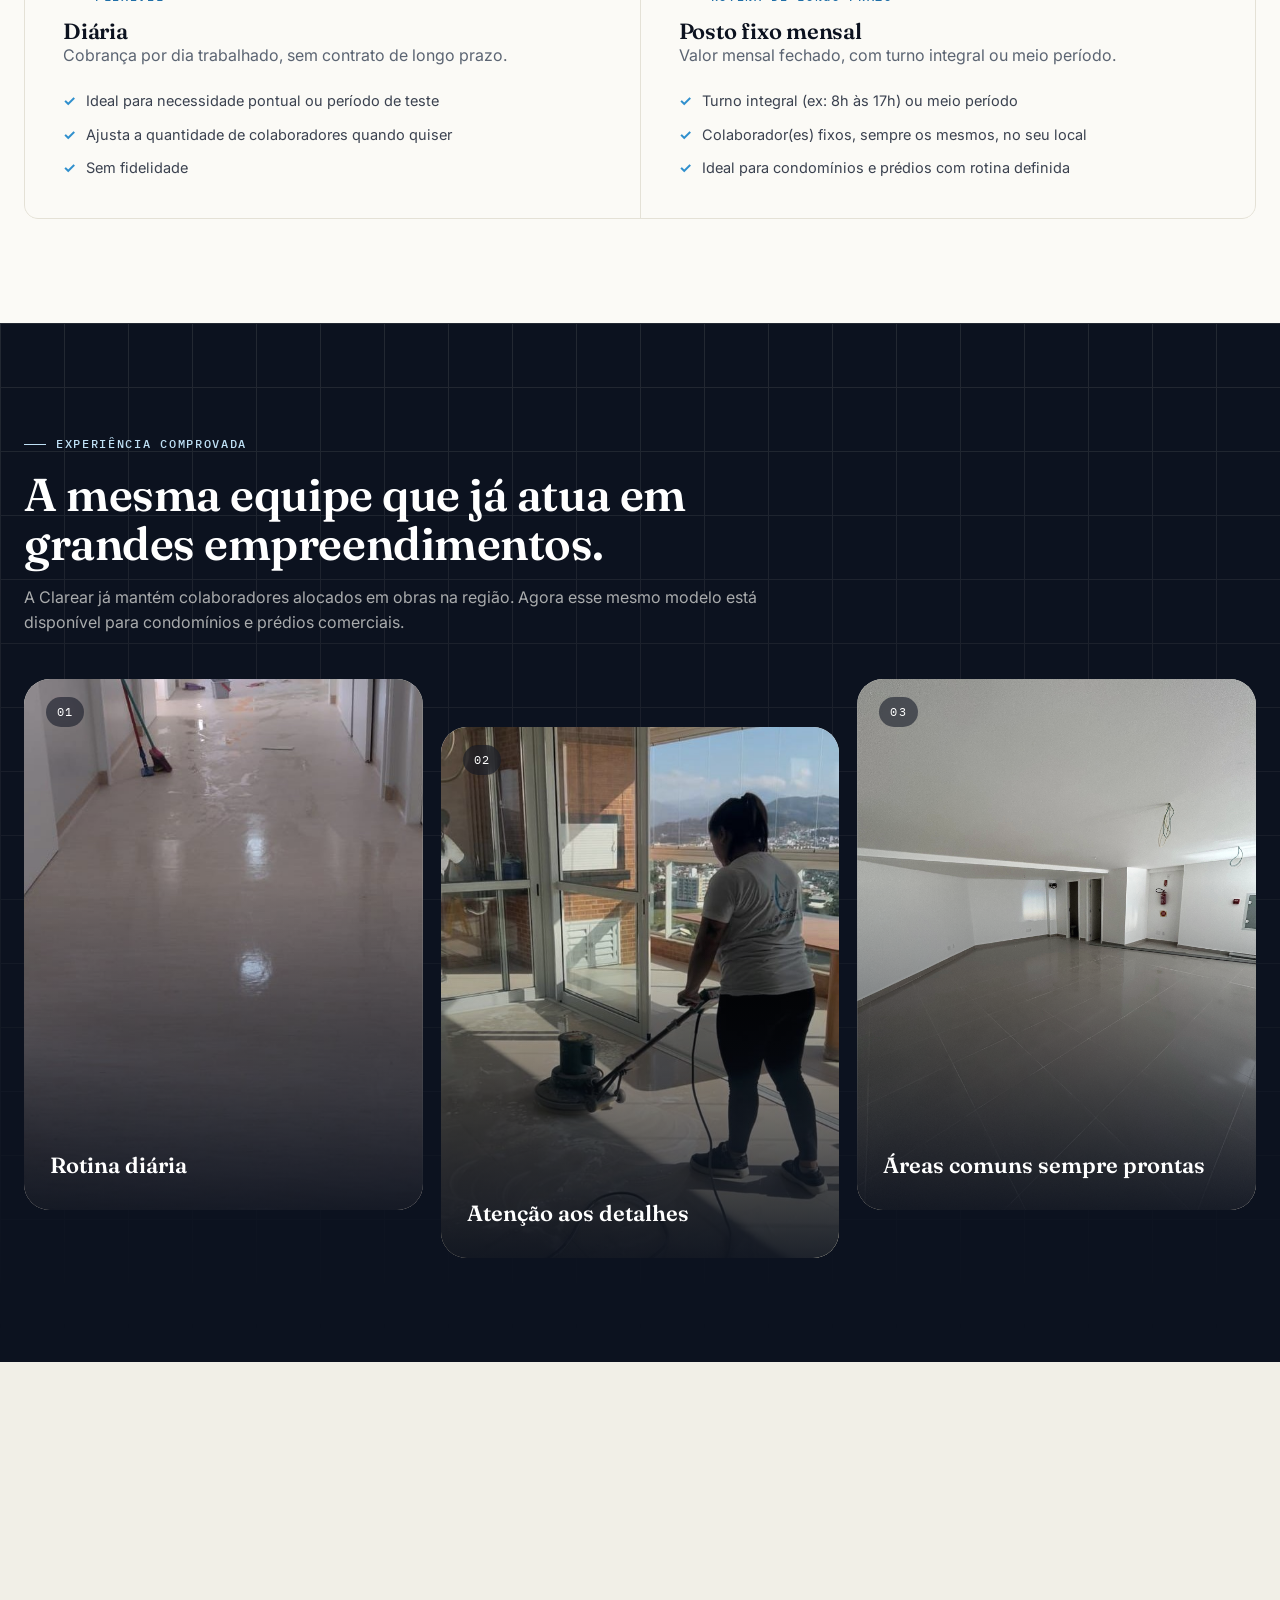
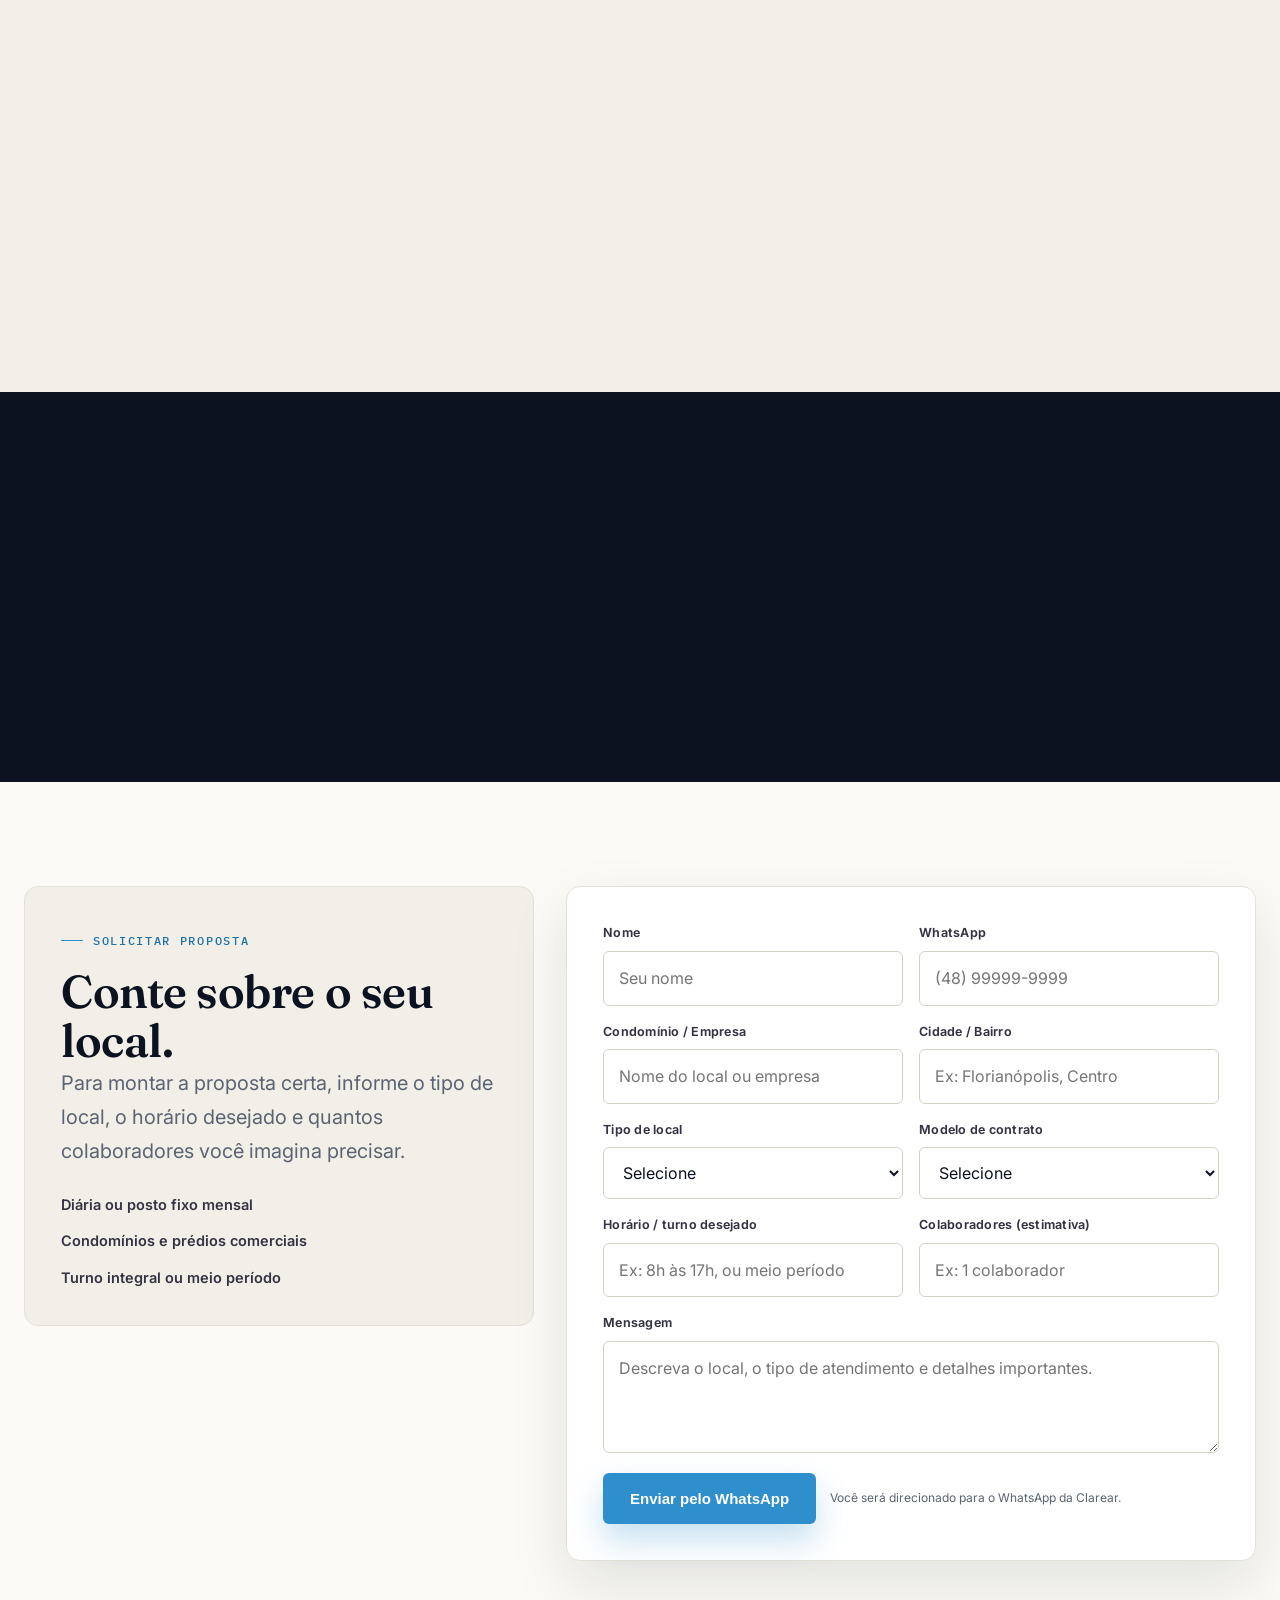
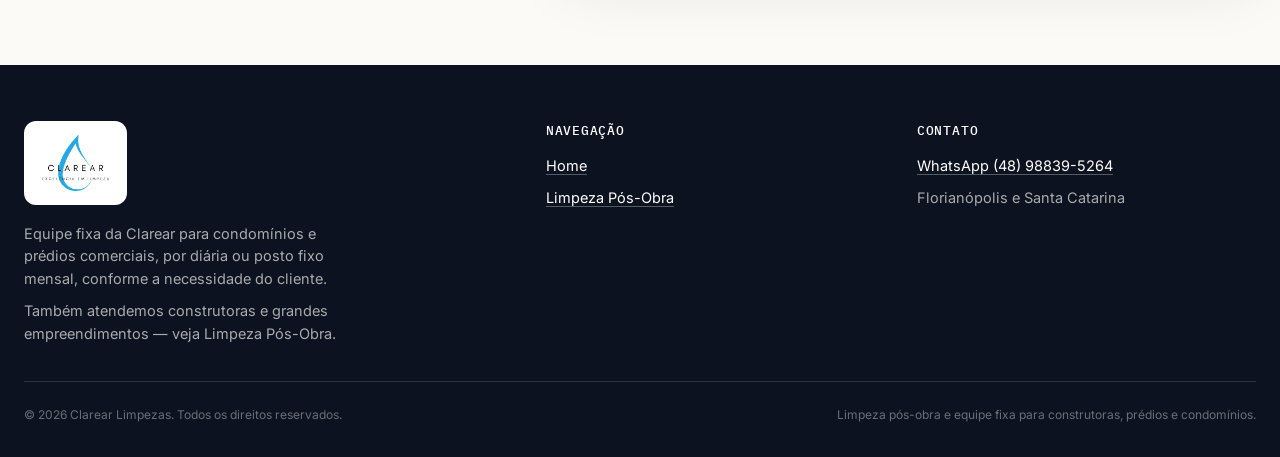
==== commit bb078033: "Novo Layout" ====
--- a/condominios.html
+++ b/condominios.html
@@ -37,6 +37,8 @@
   <link href="https://fonts.googleapis.com/css2?family=Fraunces:ital,opsz,wght@0,9..144,500;0,9..144,600;1,9..144,500&family=IBM+Plex+Mono:wght@500&family=Inter:wght@400;500;600;700&display=swap" rel="stylesheet">
 
   <link rel="stylesheet" href="css/style.css">
+  <link rel="stylesheet" href="css/motion.css">
+  <link rel="stylesheet" href="css/morph.css">
 
   <script type="application/ld+json">
   {
@@ -97,36 +99,44 @@
         <p class="lede">Colaboradores da Clarear alocados no seu condomínio ou prédio comercial, por diária ou posto fixo mensal, em turno integral ou meio período. Você não contrata, registra ou gerencia funcionários direto.</p>
 
         <div class="actions">
-          <a href="#orcamento" class="btn btn-accent">Solicitar proposta</a>
+          <a href="#orcamento" class="btn btn-accent magnet">Solicitar proposta</a>
           <a data-whats="Olá! Vim pelo site da Clarear e gostaria de solicitar uma proposta de limpeza para o meu condomínio ou prédio." target="_blank" rel="noopener" class="btn btn-outline-light">Falar no WhatsApp</a>
         </div>
       </div>
     </section>
 
-    <section class="section" id="como-funciona">
-      <div class="container">
-        <div class="section-head">
-          <div class="kicker">Como funciona</div>
-          <h2>Você define a equipe. A gente cuida da rotina.</h2>
-        </div>
-
-        <div class="diff-grid cols-3">
-          <div class="diff">
-            <span class="num">01</span>
-            <h3>Você escolhe a quantidade</h3>
-            <p>De 1 a vários colaboradores, conforme o tamanho do local e a necessidade do dia a dia.</p>
-          </div>
-
-          <div class="diff">
-            <span class="num">02</span>
-            <h3>Diária ou mensal fixo</h3>
-            <p>Cobrança por diária ou posto fixo mensal, conforme a duração do contrato. Sem vínculo trabalhista para o cliente.</p>
-          </div>
-
-          <div class="diff">
-            <span class="num">03</span>
-            <h3>Ajuste conforme a necessidade</h3>
-            <p>Aumenta, reduz ou muda o turno da equipe a qualquer momento, conforme a rotina do seu prédio.</p>
+    <div class="marquee" aria-hidden="true">
+      <div class="marquee-track">
+        <span>Equipe fixa</span><i></i><span>Diária ou mensal</span><i></i><span>Sem vínculo trabalhista</span><i></i><span>Equipe uniformizada</span><i></i><span>Substituição garantida</span><i></i><span>Condomínios &amp; prédios</span><i></i>
+        <span>Equipe fixa</span><i></i><span>Diária ou mensal</span><i></i><span>Sem vínculo trabalhista</span><i></i><span>Equipe uniformizada</span><i></i><span>Substituição garantida</span><i></i><span>Condomínios &amp; prédios</span><i></i>
+      </div>
+    </div>
+
+    <section class="scrub" id="processo">
+      <div class="scrub-pin">
+        <div class="container scrub-grid">
+          <div class="scrub-left">
+            <div class="kicker">Como funciona</div>
+            <h2>Você define a equipe. A gente cuida da rotina.</h2>
+            <div class="scrub-meter" aria-hidden="true"><span></span></div>
+            <ol class="scrub-steps"><li class="on"><b>01</b> Você escolhe a quantidade</li><li><b>02</b> Diária ou mensal fixo</li><li><b>03</b> Ajuste conforme a necessidade</li></ol>
+          </div>
+          <div class="scrub-stage">
+            <div class="scrub-card on">
+              <span class="scrub-n">01</span>
+              <h3>Você escolhe a quantidade</h3>
+              <p>De 1 a vários colaboradores, conforme o tamanho do local e a necessidade do dia a dia.</p>
+            </div>
+            <div class="scrub-card">
+              <span class="scrub-n">02</span>
+              <h3>Diária ou mensal fixo</h3>
+              <p>Cobrança por diária ou posto fixo mensal, conforme a duração do contrato. Sem vínculo trabalhista para o cliente.</p>
+            </div>
+            <div class="scrub-card">
+              <span class="scrub-n">03</span>
+              <h3>Ajuste conforme a necessidade</h3>
+              <p>Aumenta, reduz ou muda o turno da equipe a qualquer momento, conforme a rotina do seu prédio.</p>
+            </div>
           </div>
         </div>
       </div>
@@ -205,7 +215,7 @@
         </div>
 
         <div class="portfolio-grid">
-          <div class="work">
+          <div class="work" data-n="01">
             <div class="work-photo">
               <img src="imagens/foto04.jpeg" alt="Rotina diária da equipe Clarear">
             </div>
@@ -215,7 +225,7 @@
             </div>
           </div>
 
-          <div class="work">
+          <div class="work" data-n="02">
             <div class="work-photo">
               <img src="imagens/PHOTO-2026-06-03-20-26-02.jpg" alt="Colaboradora da Clarear realizando limpeza">
             </div>
@@ -225,7 +235,7 @@
             </div>
           </div>
 
-          <div class="work">
+          <div class="work" data-n="03">
             <div class="work-photo">
               <img src="imagens/pos-obra.jpeg" alt="Área comum limpa pela equipe Clarear">
             </div>
@@ -413,5 +423,7 @@
   </div>
 
   <script src="js/site.js"></script>
+  <script src="js/motion.js"></script>
+  <script src="js/morph.js"></script>
 </body>
 </html>
--- a/css/motion.css
+++ b/css/motion.css
@@ -0,0 +1,218 @@
+/* ==========================================================================
+   CLAREAR — MOTION
+   Animações com a linguagem da limpeza: vidro limpo por um rodo, poeira que
+   sai, brilho, bolhas. Só ligam quando o JS adiciona html.motion e respeitam
+   prefers-reduced-motion.
+   ========================================================================== */
+
+@property --p{ syntax:"<number>"; inherits:true; initial-value:0; }
+
+/* barra de progresso de leitura */
+.progress{
+  position:fixed; top:0; left:0; height:3px; width:100%;
+  background:linear-gradient(90deg,var(--blue),#8fd0f5);
+  transform-origin:0 50%; transform:scaleX(0);
+  z-index:1001; pointer-events:none;
+}
+
+/* header compacta ao rolar */
+.header{ transition:box-shadow .3s ease, background .3s ease; }
+.nav{ transition:min-height .3s ease; }
+.brand img{ transition:height .3s ease; }
+.header.scrolled{ box-shadow:0 10px 30px rgba(12,18,31,.08); }
+.header.scrolled .nav{ min-height:68px; }
+.header.scrolled .brand img{ height:46px; }
+
+/* ---------- "Vidro limpo": névoa de poeira varrida por um rodo ---------- */
+
+.hero-frame, .hero-media{ isolation:isolate; }
+
+.haze, .squeegee{ position:absolute; inset:0; pointer-events:none; z-index:1; }
+.hero-frame .tag{ z-index:2; }
+
+.haze{
+  background:
+    radial-gradient(1.5px 1.5px at 12% 22%, rgba(255,255,255,.9), transparent 60%),
+    radial-gradient(1.5px 1.5px at 38% 64%, rgba(255,255,255,.8), transparent 60%),
+    radial-gradient(2px 2px at 71% 31%, rgba(255,255,255,.85), transparent 60%),
+    radial-gradient(1.5px 1.5px at 84% 78%, rgba(255,255,255,.8), transparent 60%),
+    rgba(226,220,204,.62);
+  background-size:140px 140px, 190px 190px, 120px 120px, 170px 170px, auto;
+  -webkit-backdrop-filter:blur(9px) saturate(.55) contrast(.9);
+  backdrop-filter:blur(9px) saturate(.55) contrast(.9);
+  clip-path:polygon(calc(var(--p) * 1% - 18%) 0, 100% 0, 100% 100%, calc(var(--p) * 1% - 38%) 100%);
+}
+
+.squeegee{
+  left:calc(var(--p) * 1% - 18%);
+  right:auto; width:3px;
+  background:linear-gradient(180deg,transparent,#fff 15%,#fff 85%,transparent);
+  box-shadow:0 0 22px 6px rgba(255,255,255,.7), 0 0 60px 18px rgba(143,208,245,.45);
+  transform:skewX(-9deg);
+  opacity:0;
+}
+
+.wipe .haze,
+.wipe .squeegee{ animation:wipe 2.1s cubic-bezier(.65,.05,.25,1) .35s both; }
+.wipe .squeegee{ animation:wipe 2.1s cubic-bezier(.65,.05,.25,1) .35s both, wipeFlash 2.1s linear .35s both; }
+
+@keyframes wipe{ from{ --p:0; } to{ --p:150; } }
+@keyframes wipeFlash{ 0%{opacity:0} 8%{opacity:1} 88%{opacity:1} 100%{opacity:0} }
+
+.wipe-done .haze,
+.wipe-done .squeegee{ animation:none; --p:150; }
+.wipe-done .squeegee{ opacity:0; }
+.hero-frame.wipe-done{ cursor:pointer; }
+
+.wipe-hint{
+  position:absolute; right:18px; top:18px; z-index:4;
+  font-family:var(--mono); font-size:11px; letter-spacing:.08em; text-transform:uppercase;
+  color:#fff; background:rgba(12,18,31,.55); padding:7px 12px; border-radius:999px;
+  -webkit-backdrop-filter:blur(6px); backdrop-filter:blur(6px);
+  opacity:0; transform:translateY(-6px); transition:.35s ease; pointer-events:none;
+}
+.wipe-done:hover .wipe-hint{ opacity:1; transform:none; }
+
+/* brilho que pisca quando o vidro fica limpo */
+.sparkle{
+  position:absolute; width:26px; height:26px; z-index:4; pointer-events:none;
+  background:#fff;
+  clip-path:polygon(50% 0,60% 40%,100% 50%,60% 60%,50% 100%,40% 60%,0 50%,40% 40%);
+  opacity:0; transform:scale(0);
+}
+.wipe-done .sparkle{ animation:twinkle 2.6s ease-in-out infinite; animation-delay:var(--sd,0s); }
+@keyframes twinkle{
+  0%,70%,100%{ opacity:0; transform:scale(0) rotate(0); }
+  80%{ opacity:1; transform:scale(1) rotate(45deg); }
+  90%{ opacity:.9; transform:scale(.55) rotate(90deg); }
+}
+
+/* ---------- Revelação ao rolar ---------- */
+
+.motion [data-r]{
+  opacity:0;
+  transform:translate3d(0,34px,0);
+  transition:opacity .8s cubic-bezier(.2,.7,.2,1), transform .9s cubic-bezier(.2,.7,.2,1);
+  transition-delay:calc(var(--d, 0) * 90ms);
+}
+.motion [data-r].in{ opacity:1; transform:none; }
+
+/* títulos: palavra por palavra subindo de uma máscara */
+.w{ display:inline-block; overflow:hidden; vertical-align:top; padding-bottom:.14em; margin-bottom:-.14em; }
+.w > span{ display:inline-block; }
+.motion .split .w > span{
+  transform:translateY(115%) rotate(3deg);
+  transition:transform 1s cubic-bezier(.2,.8,.2,1);
+  transition-delay:calc(var(--i) * 55ms + var(--base, 0ms));
+}
+.motion .split.in .w > span{ transform:none; }
+.motion [data-r="split"]{ opacity:1; transform:none; }
+
+/* fotos e vídeos: cortina que abre + zoom que assenta */
+.motion [data-r="media"]{
+  opacity:1; transform:none;
+  clip-path:inset(0 0 100% 0);
+  transition:clip-path 1.2s cubic-bezier(.7,0,.2,1);
+  transition-delay:calc(var(--d, 0) * 90ms);
+}
+.motion [data-r="media"].in{ clip-path:inset(0 0 0 0); }
+.motion [data-r="media"] img,
+.motion [data-r="media"] video{
+  transform:scale(1.22);
+  transition:transform 1.8s cubic-bezier(.2,.7,.2,1);
+  transition-delay:calc(var(--d, 0) * 90ms);
+}
+.motion [data-r="media"].in img,
+.motion [data-r="media"].in video{ transform:scale(1); }
+.motion .case:hover [data-r="media"].in img,
+.motion .case:hover [data-r="media"].in video,
+.motion .work:hover [data-r="media"].in img{ transform:scale(1.045); transition-duration:.5s; transition-delay:0s; }
+
+/* linha da timeline desenha sozinha */
+.motion .timeline::before{
+  transform:scaleX(0); transform-origin:0 50%;
+  transition:transform 1.6s cubic-bezier(.6,0,.2,1) .2s;
+  background:var(--blue); height:2px; top:10px;
+}
+.motion .timeline.in::before{ transform:scaleX(1); }
+.motion .tl-step .dot{ transition:background .4s ease .5s, color .4s ease .5s, border-color .4s ease .5s; }
+.motion .tl-step.in .dot{ background:var(--blue); color:#fff; border-color:var(--blue); }
+
+/* ---------- Microinterações ---------- */
+
+/* botões: reflexo de vidro passando */
+.btn{ position:relative; overflow:hidden; }
+.btn::after{
+  content:""; position:absolute; top:0; bottom:0; left:-60%; width:40%;
+  background:linear-gradient(100deg,transparent,rgba(255,255,255,.42),transparent);
+  transform:skewX(-20deg); transition:left .7s ease; pointer-events:none;
+}
+.btn:hover::after{ left:130%; }
+.btn-outline::after{ display:none; }
+
+/* cartões: linha azul que passa na base */
+.diff, .feature, .model{ position:relative; transition:background .35s ease; }
+.diff::after, .feature::after, .model::after{
+  content:""; position:absolute; left:0; bottom:0; height:3px; width:100%;
+  background:linear-gradient(90deg,var(--blue),#8fd0f5);
+  transform:scaleX(0); transform-origin:0 50%; transition:transform .55s cubic-bezier(.6,0,.2,1);
+}
+.diff:hover::after, .feature:hover::after, .model:hover::after{ transform:scaleX(1); }
+.diff:hover, .feature:hover, .model:hover{ background:#fff; }
+
+.stat{ transition:background .3s ease; }
+.stat:hover{ background:var(--blue-tint); }
+
+/* status "ao vivo" pulsando */
+.case-status .dot{ position:relative; }
+.case-status .dot::after{
+  content:""; position:absolute; inset:-5px; border-radius:50%; border:1.5px solid var(--blue);
+  animation:ping 2s ease-out infinite;
+}
+@keyframes ping{ from{ transform:scale(.5); opacity:1; } to{ transform:scale(1.9); opacity:0; } }
+
+/* grade de planta andando devagar */
+.blueprint{ animation:grid 24s linear infinite; }
+@keyframes grid{ to{ background-position:64px 64px, 64px 64px; } }
+
+/* WhatsApp respira */
+.whats-btn{ position:relative; }
+.whats-btn::after{
+  content:""; position:absolute; inset:0; border-radius:18px; border:2px solid #25D366;
+  animation:ping 2.6s ease-out infinite;
+}
+
+/* ---------- Bolhas de sabão na faixa final ---------- */
+
+.bubbles{ position:absolute; inset:0; overflow:hidden; pointer-events:none; }
+.bubble{
+  position:absolute; bottom:-60px; border-radius:50%; opacity:0;
+  background:radial-gradient(circle at 30% 28%, rgba(255,255,255,.75), rgba(143,208,245,.18) 38%, rgba(255,255,255,.05) 70%);
+  border:1px solid rgba(255,255,255,.35);
+  box-shadow:inset 0 0 12px rgba(143,208,245,.25);
+  animation:rise var(--t,14s) linear var(--dl,0s) infinite;
+}
+@keyframes rise{
+  0%{ transform:translate3d(0,0,0) scale(.7); opacity:0; }
+  10%{ opacity:.9; }
+  50%{ transform:translate3d(var(--x,30px),-250px,0) scale(1); }
+  100%{ transform:translate3d(calc(var(--x,30px) * -1),-560px,0) scale(1.1); opacity:0; }
+}
+.cta .container{ position:relative; z-index:1; }
+.cta .blueprint{ opacity:.12; filter:invert(1); }
+
+/* ---------- Acessibilidade ---------- */
+
+@media (prefers-reduced-motion:reduce){
+  .motion [data-r], .motion .split .w > span,
+  .motion [data-r="media"], .motion [data-r="media"] img, .motion [data-r="media"] video{
+    opacity:1 !important; transform:none !important; clip-path:none !important; transition:none !important;
+  }
+  .haze, .squeegee, .sparkle, .bubbles, .progress, .wipe-hint{ display:none !important; }
+  .whats-btn::after, .case-status .dot::after{ display:none; }
+  .blueprint{ animation:none; }
+}
+
+@media (max-width:640px){
+  .wipe-hint{ display:none; }
+}
--- a/css/morph.css
+++ b/css/morph.css
@@ -0,0 +1,262 @@
+/* ==========================================================================
+   CLAREAR — MORPH
+   Camada criativa da home: antes/depois arrastável, ticker, processo com
+   scroll "pinado", spotlight nos cartões e botões magnéticos.
+   ========================================================================== */
+
+/* ---------- Hero ---------- */
+
+.hero-x{ padding:56px 0 48px; }
+
+.hero-x-top{
+  display:grid;
+  grid-template-columns:1.25fr .75fr;
+  gap:56px;
+  align-items:end;
+  margin-bottom:44px;
+}
+
+.hero-x h1{ font-size:clamp(40px,6.2vw,92px); line-height:1; letter-spacing:-.025em; }
+.hero-x h1 em{ font-style:italic; font-weight:500; color:var(--blue-deep); }
+.hero-x .lede{ font-size:clamp(16px,1.4vw,18px); }
+.hero-x .actions{ margin-top:26px; }
+
+/* ---------- Antes / depois ---------- */
+
+.ba{
+  position:relative;
+  --pos:50%;
+  aspect-ratio:21/9;
+  min-height:300px;
+  border-radius:var(--radius-l);
+  overflow:hidden;
+  background:var(--paper-dim);
+  user-select:none;
+  -webkit-user-select:none;
+  box-shadow:var(--shadow);
+  isolation:isolate;
+}
+
+.ba-img{ position:absolute; inset:0; width:100%; height:100%; object-fit:cover; pointer-events:none; }
+
+.ba-before{
+  position:absolute; inset:0;
+  clip-path:inset(0 calc(100% - var(--pos)) 0 0);
+}
+.ba-before .ba-img{ filter:saturate(.55) contrast(.92) brightness(.9) sepia(.18); }
+
+/* poeira sobre o "antes" */
+.ba-before::after{
+  content:""; position:absolute; inset:0;
+  background:
+    radial-gradient(1.5px 1.5px at 18% 30%, rgba(255,255,255,.7), transparent 60%),
+    radial-gradient(2px 2px at 52% 62%, rgba(255,255,255,.6), transparent 60%),
+    radial-gradient(1.5px 1.5px at 81% 24%, rgba(255,255,255,.7), transparent 60%),
+    rgba(214,206,186,.22);
+  background-size:150px 150px, 210px 210px, 130px 130px, auto;
+  pointer-events:none;
+}
+
+.ba-label{
+  position:absolute; top:18px; z-index:3;
+  font-family:var(--mono); font-size:11px; letter-spacing:.1em; text-transform:uppercase;
+  color:#fff; background:rgba(12,18,31,.62);
+  padding:8px 13px; border-radius:999px;
+  -webkit-backdrop-filter:blur(6px); backdrop-filter:blur(6px);
+}
+.ba-l-before{ left:18px; }
+.ba-l-after{ right:18px; background:rgba(47,143,205,.85); }
+
+.ba-handle{
+  position:absolute; top:0; bottom:0; left:var(--pos); width:2px; z-index:4;
+  background:#fff; transform:translateX(-1px);
+  box-shadow:0 0 22px 4px rgba(255,255,255,.55), 0 0 60px 14px rgba(143,208,245,.35);
+  pointer-events:none;
+}
+.ba-handle span{
+  position:absolute; top:50%; left:50%;
+  width:56px; height:56px; margin:-28px 0 0 -28px;
+  display:flex; align-items:center; justify-content:center;
+  border-radius:50%; background:#fff; color:var(--ink);
+  box-shadow:0 10px 30px rgba(12,18,31,.3);
+  transition:transform .25s ease;
+}
+.ba:hover .ba-handle span, .ba.drag .ba-handle span{ transform:scale(1.12); }
+
+.ba-range{
+  position:absolute; inset:0; width:100%; height:100%; z-index:5;
+  opacity:0; margin:0; padding:0; cursor:ew-resize; -webkit-appearance:none; appearance:none;
+}
+.ba-range:focus-visible + .ba-hint, .ba-range:focus-visible ~ .ba-handle span{ outline:3px solid var(--blue); }
+
+.ba-hint{
+  position:absolute; left:50%; bottom:18px; z-index:3; transform:translateX(-50%);
+  font-family:var(--mono); font-size:11px; letter-spacing:.1em; text-transform:uppercase;
+  color:#fff; background:rgba(12,18,31,.62); padding:8px 14px; border-radius:999px;
+  -webkit-backdrop-filter:blur(6px); backdrop-filter:blur(6px);
+  transition:opacity .4s ease; pointer-events:none;
+}
+.ba.touched .ba-hint{ opacity:0; }
+
+.hero-x .stat-row{ margin-top:28px; }
+
+/* ---------- Ticker ---------- */
+
+.marquee{
+  background:var(--ink); color:var(--paper);
+  overflow:hidden; padding:22px 0; white-space:nowrap;
+}
+.marquee-track{ display:inline-flex; align-items:center; gap:34px; animation:marquee 38s linear infinite; padding-left:34px; }
+.marquee:hover .marquee-track{ animation-play-state:paused; }
+.marquee span{
+  font-family:var(--serif); font-size:clamp(24px,3.2vw,40px); font-weight:500; font-style:italic; letter-spacing:-.01em;
+}
+.marquee i{ width:10px; height:10px; background:var(--blue); transform:rotate(45deg); flex:0 0 auto; }
+@keyframes marquee{ to{ transform:translateX(-50%); } }
+
+/* ---------- Processo pinado ---------- */
+
+.scrub{ position:relative; height:320vh; background:var(--paper); --prog:0; }
+.scrub-pin{
+  position:sticky; top:0; height:100vh;
+  display:flex; align-items:center; overflow:hidden;
+}
+.scrub-grid{ display:grid; grid-template-columns:.8fr 1.2fr; gap:64px; align-items:center; }
+
+.scrub-left h2{ margin-bottom:34px; max-width:420px; }
+
+.scrub-meter{ height:3px; background:var(--line); border-radius:3px; overflow:hidden; margin-bottom:26px; max-width:380px; }
+.scrub-meter span{ display:block; height:100%; width:100%; background:linear-gradient(90deg,var(--blue),#8fd0f5); transform-origin:0 50%; transform:scaleX(var(--prog)); }
+
+.scrub-steps{ list-style:none; margin:0; padding:0; display:grid; gap:12px; }
+.scrub-steps li{
+  font-family:var(--serif); font-size:22px; color:#9aa0aa;
+  transition:color .4s ease, transform .4s ease; display:flex; gap:14px; align-items:baseline;
+}
+.scrub-steps li b{ font-family:var(--mono); font-size:12px; font-weight:500; letter-spacing:.1em; }
+.scrub-steps li.on{ color:var(--ink); transform:translateX(10px); }
+.scrub-steps li.on b{ color:var(--blue-deep); }
+
+.scrub-stage{ position:relative; height:420px; }
+.scrub-card{
+  position:absolute; inset:0;
+  background:var(--ink); color:#fff;
+  border-radius:var(--radius-l); padding:48px;
+  display:flex; flex-direction:column; justify-content:flex-end;
+  opacity:0; transform:translateY(40px) scale(.96);
+  transition:opacity .6s ease, transform .7s cubic-bezier(.2,.8,.2,1);
+  pointer-events:none; overflow:hidden;
+}
+.scrub-card::before{
+  content:""; position:absolute; right:-80px; top:-80px; width:320px; height:320px; border-radius:50%;
+  background:radial-gradient(circle, rgba(47,143,205,.55), transparent 65%);
+}
+.scrub-card.on{ opacity:1; transform:none; pointer-events:auto; }
+.scrub-card.past{ opacity:0; transform:translateY(-40px) scale(.96); }
+.scrub-n{
+  position:absolute; left:44px; top:20px;
+  font-family:var(--serif); font-size:clamp(110px,14vw,190px); font-weight:500; line-height:1;
+  color:rgba(255,255,255,.1);
+}
+.scrub-card h3{ color:#fff; font-size:clamp(26px,3vw,38px); margin-bottom:12px; position:relative; }
+.scrub-card p{ color:rgba(251,250,246,.78); font-size:17px; max-width:480px; position:relative; }
+
+/* ---------- Spotlight e serviços ---------- */
+
+.feature, .diff, .case{ --mx:50%; --my:50%; }
+.feature::before, .diff::before{
+  content:""; position:absolute; inset:0; pointer-events:none; opacity:0; transition:opacity .35s ease;
+  background:radial-gradient(420px circle at var(--mx) var(--my), rgba(47,143,205,.13), transparent 60%);
+}
+.feature:hover::before, .diff:hover::before{ opacity:1; }
+
+.feature-list{ gap:16px; background:transparent; border:0; border-radius:0; overflow:visible; grid-template-columns:1fr 1fr; }
+.feature{
+  display:flex; flex-direction:column; justify-content:space-between; gap:36px;
+  border:1px solid var(--line); border-radius:var(--radius-l); min-height:440px; overflow:hidden;
+}
+.feature-title{ font-size:clamp(26px,2.6vw,36px); }
+.feature:nth-child(2){ background:var(--ink); border-color:var(--ink); }
+.feature:nth-child(2):hover{ background:var(--blue-dark); }
+.feature:nth-child(2) h3, .feature:nth-child(2) .btn-arrow{ color:#fff; border-color:#fff; }
+.feature:nth-child(2) p, .feature:nth-child(2) ul{ color:rgba(251,250,246,.78); }
+.feature:nth-child(2) .feature-index{ color:#8fd0f5; }
+.feature:nth-child(2)::before{ background:radial-gradient(420px circle at var(--mx) var(--my), rgba(143,208,245,.2), transparent 60%); }
+
+.diff-grid{ gap:16px; background:transparent; border:0; border-radius:0; overflow:visible; }
+.diff{ border:1px solid var(--line); border-radius:var(--radius-m); overflow:hidden; }
+.diff .num{ font-size:34px; font-family:var(--serif); color:var(--blue); }
+
+/* botões magnéticos */
+.magnet{ will-change:transform; }
+
+/* ---------- Responsivo ---------- */
+
+@media (max-width:980px){
+  .hero-x-top{ grid-template-columns:1fr; gap:24px; }
+  .ba{ aspect-ratio:4/3; }
+  .feature-list{ grid-template-columns:1fr; }
+  .feature{ min-height:0; }
+
+  .scrub{ height:auto; }
+  .scrub-pin{ position:static; height:auto; padding:80px 0; }
+  .scrub-grid{ grid-template-columns:1fr; gap:36px; }
+  .scrub-meter, .scrub-steps{ display:none; }
+  .scrub-stage{ height:auto; display:grid; gap:14px; }
+  .scrub-card{ position:relative; opacity:1; transform:none; min-height:260px; padding:32px; }
+  .scrub-n{ left:28px; }
+}
+
+@media (prefers-reduced-motion:reduce){
+  .marquee-track{ animation-duration:80s; }
+  .scrub-card, .scrub-steps li{ transition:none; }
+}
+
+/* ---------- Fotos: cartões editoriais com legenda sobreposta ---------- */
+
+.portfolio-grid{ gap:18px; align-items:start; }
+.portfolio-grid .work{
+  position:relative; aspect-ratio:3/4; border:0; border-radius:var(--radius-l);
+  background:var(--ink); isolation:isolate;
+}
+.portfolio-grid .work:nth-child(2){ margin-top:48px; }
+.portfolio-grid .work-photo{ aspect-ratio:auto; height:100%; }
+.portfolio-grid .work-photo img{ transition:transform .9s cubic-bezier(.2,.7,.2,1), filter .6s ease; filter:saturate(.85); }
+.portfolio-grid .work:hover .work-photo img{ transform:scale(1.07); filter:saturate(1.1); }
+.portfolio-grid .work::after{
+  content:""; position:absolute; inset:0; z-index:1; pointer-events:none;
+  background:linear-gradient(180deg, transparent 38%, rgba(12,18,31,.9) 100%);
+}
+.portfolio-grid .work-info{
+  position:absolute; left:0; right:0; bottom:0; z-index:2; padding:26px 26px 28px; color:#fff;
+}
+.portfolio-grid .work-info strong{ color:#fff; font-size:22px; margin-bottom:0; transition:transform .45s cubic-bezier(.2,.7,.2,1); }
+.portfolio-grid .work-info p{
+  color:rgba(255,255,255,.82); font-size:14.5px;
+  max-height:0; opacity:0; overflow:hidden; margin-top:0;
+  transition:max-height .5s ease, opacity .4s ease, margin .4s ease;
+}
+.portfolio-grid .work:hover .work-info p, .portfolio-grid .work:focus-within .work-info p{ max-height:90px; opacity:1; margin-top:8px; }
+.portfolio-grid .work::before{
+  content:attr(data-n); position:absolute; top:18px; left:22px; z-index:2;
+  font-family:var(--mono); font-size:12px; letter-spacing:.1em; color:#fff;
+  background:rgba(12,18,31,.55); padding:6px 11px; border-radius:999px;
+  -webkit-backdrop-filter:blur(6px); backdrop-filter:blur(6px);
+}
+
+@media (hover:none){
+  .portfolio-grid .work-info p{ max-height:none; opacity:1; margin-top:8px; }
+}
+@media (max-width:980px){
+  .portfolio-grid .work:nth-child(2){ margin-top:0; }
+  .portfolio-grid .work{ aspect-ratio:4/5; }
+}
+
+/* cases da home: foto maior e legenda de status em destaque */
+.case{ border-radius:var(--radius-l); }
+.case-photo{ position:relative; }
+.case-photo::after{
+  content:""; position:absolute; inset:auto 0 0 0; height:40%; pointer-events:none;
+  background:linear-gradient(180deg, transparent, rgba(12,18,31,.45));
+}
+.case-body h3{ font-size:clamp(22px,2vw,28px); }
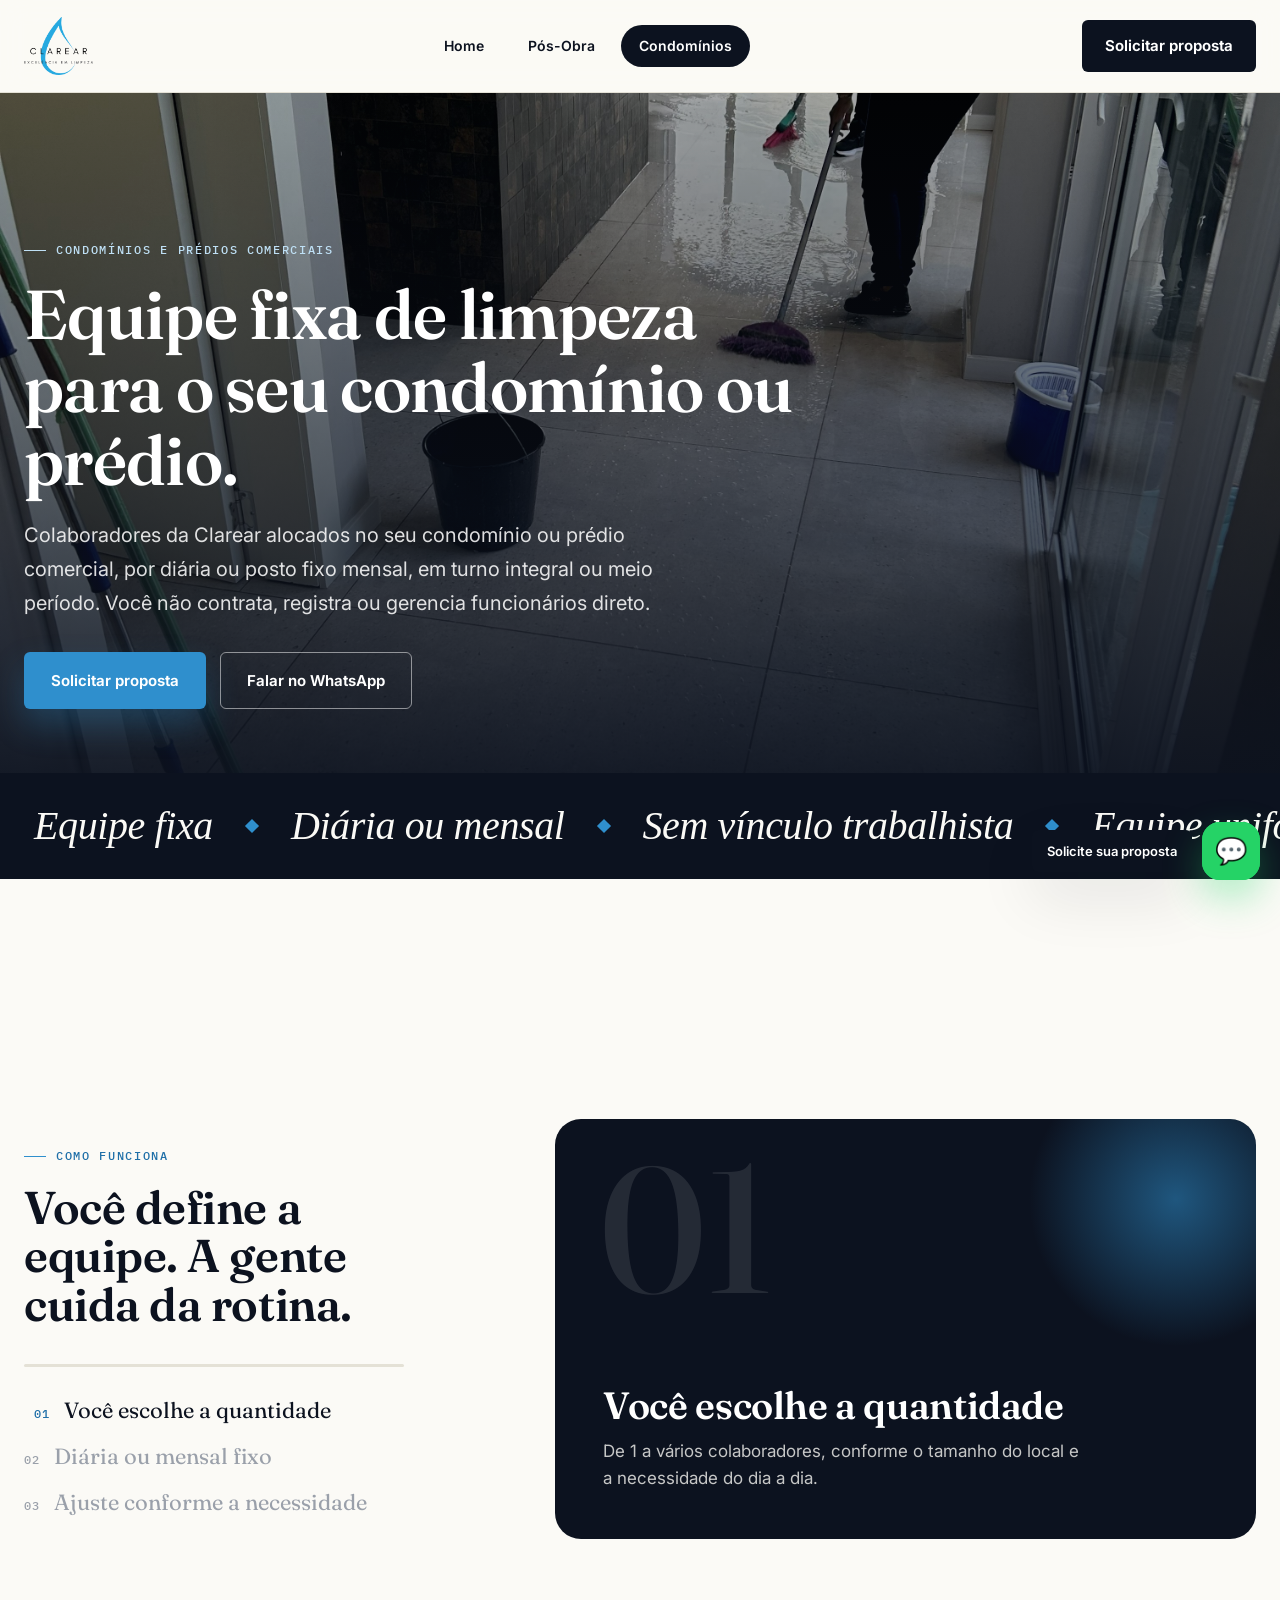
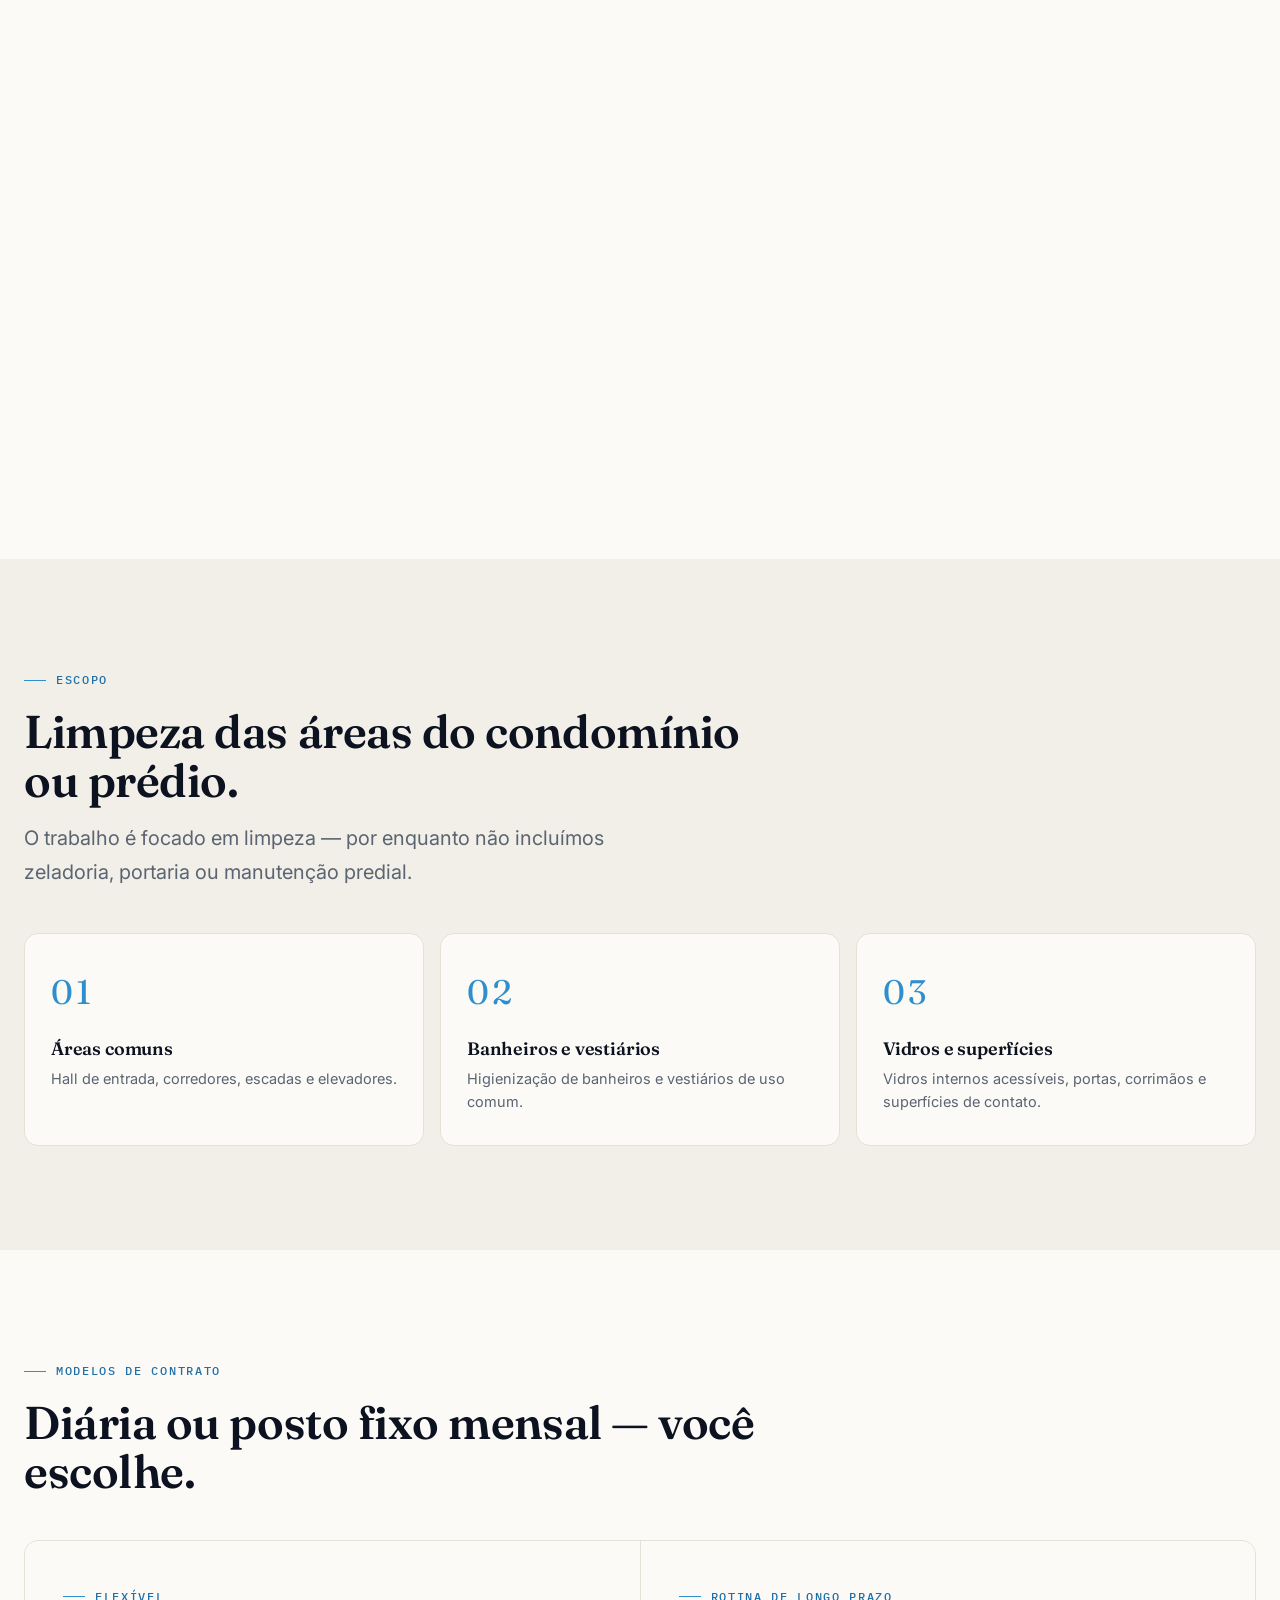
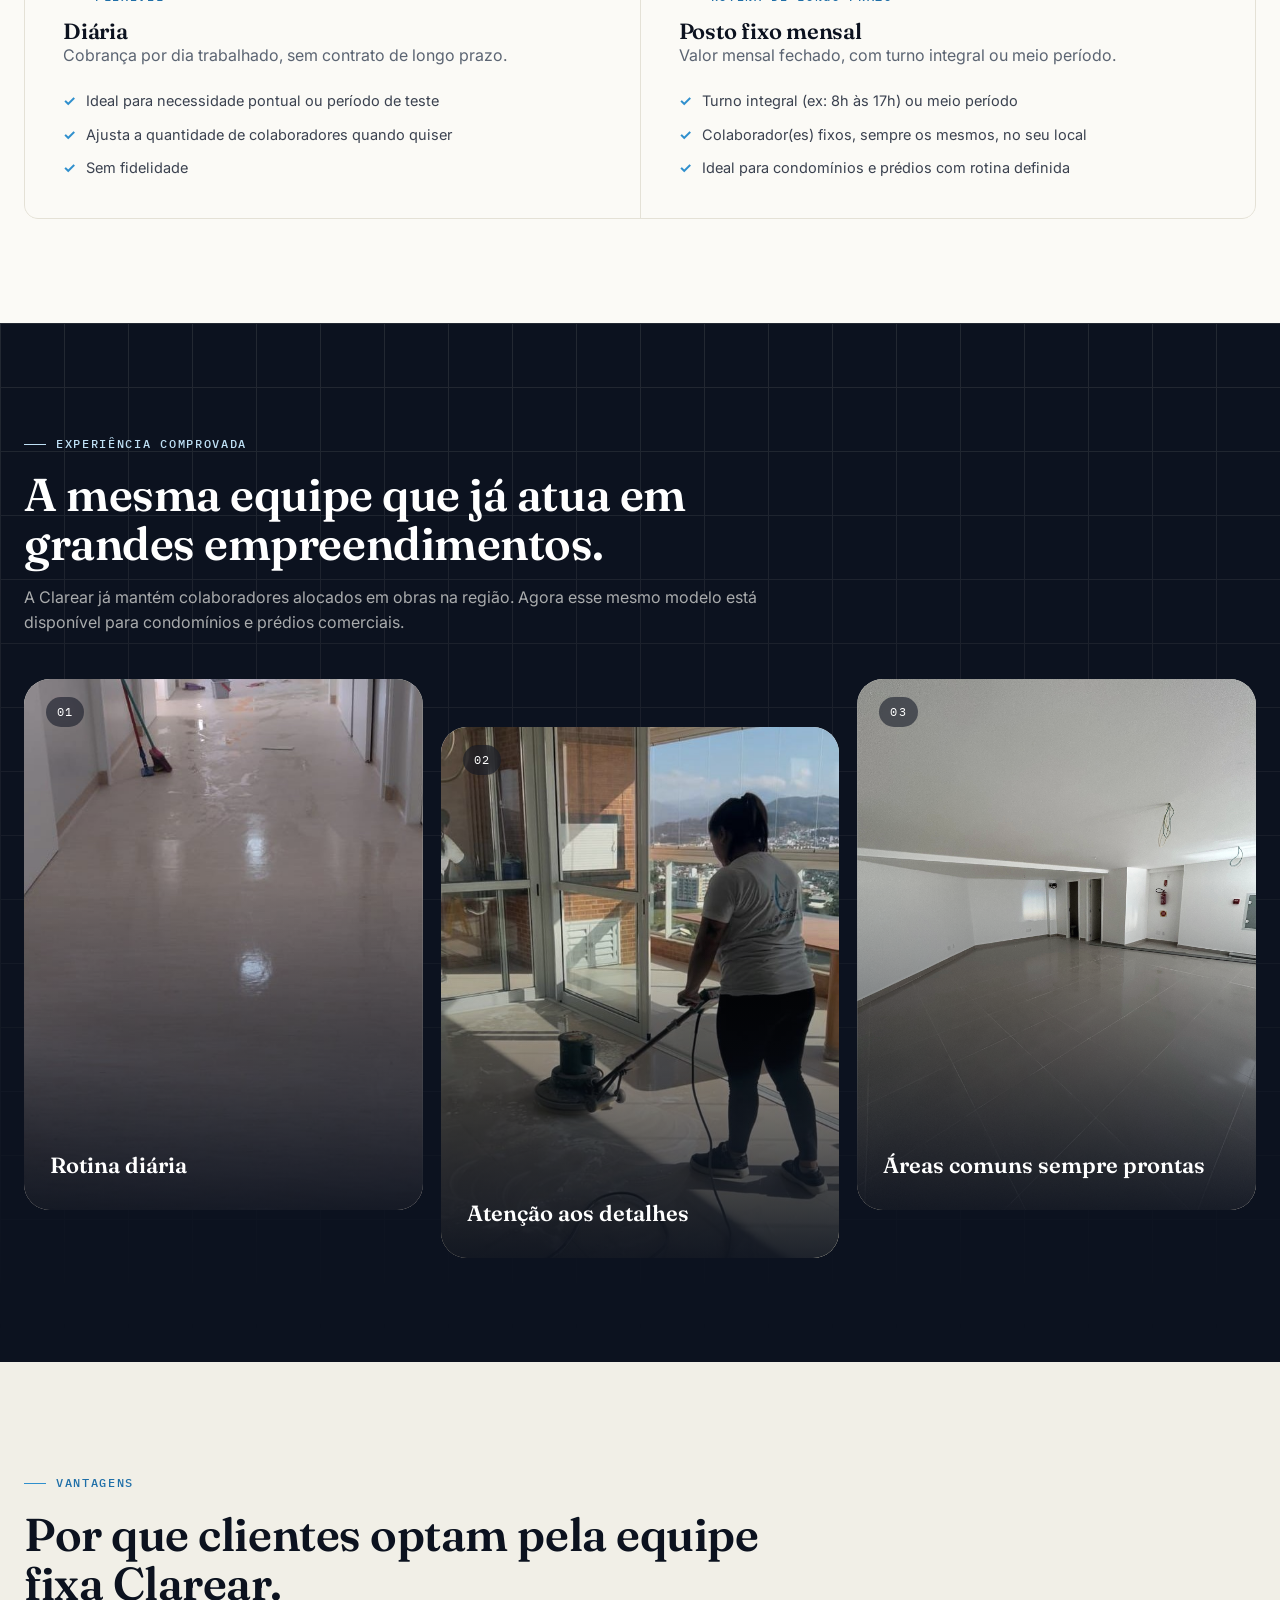
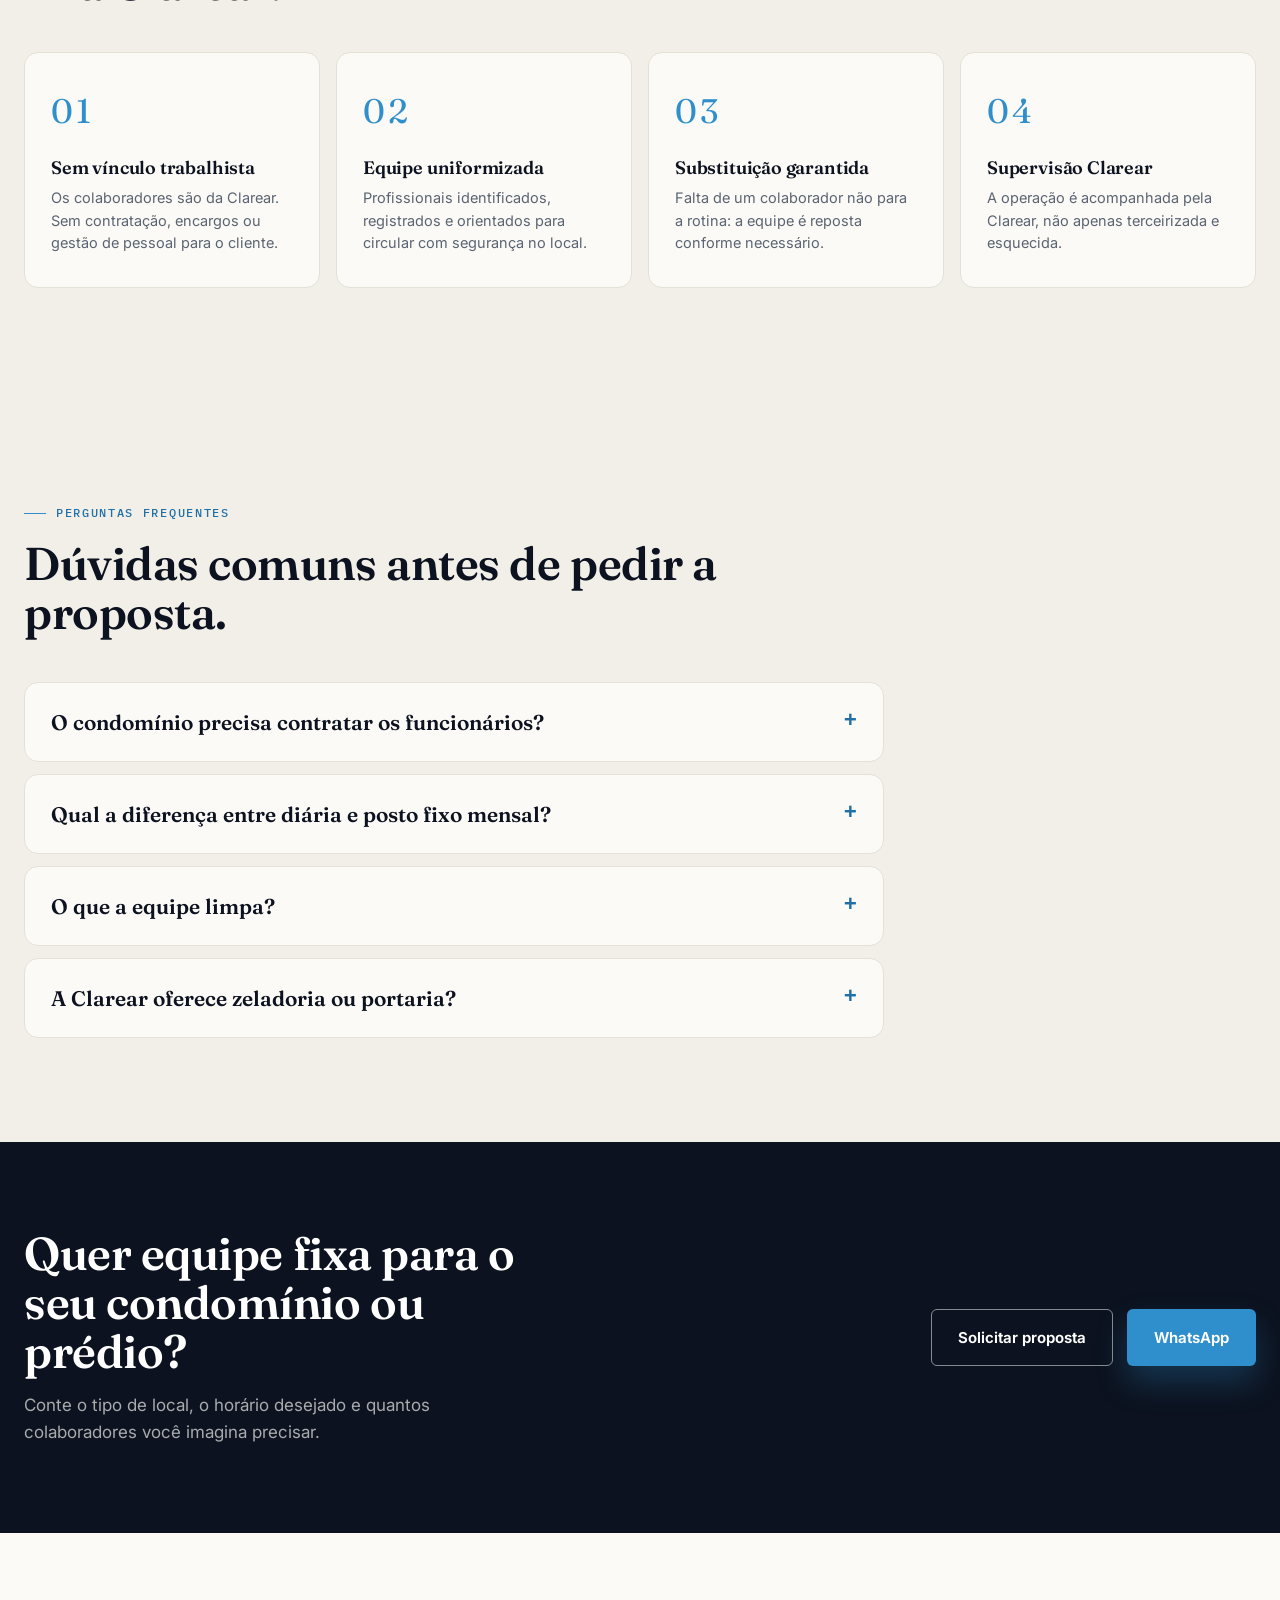
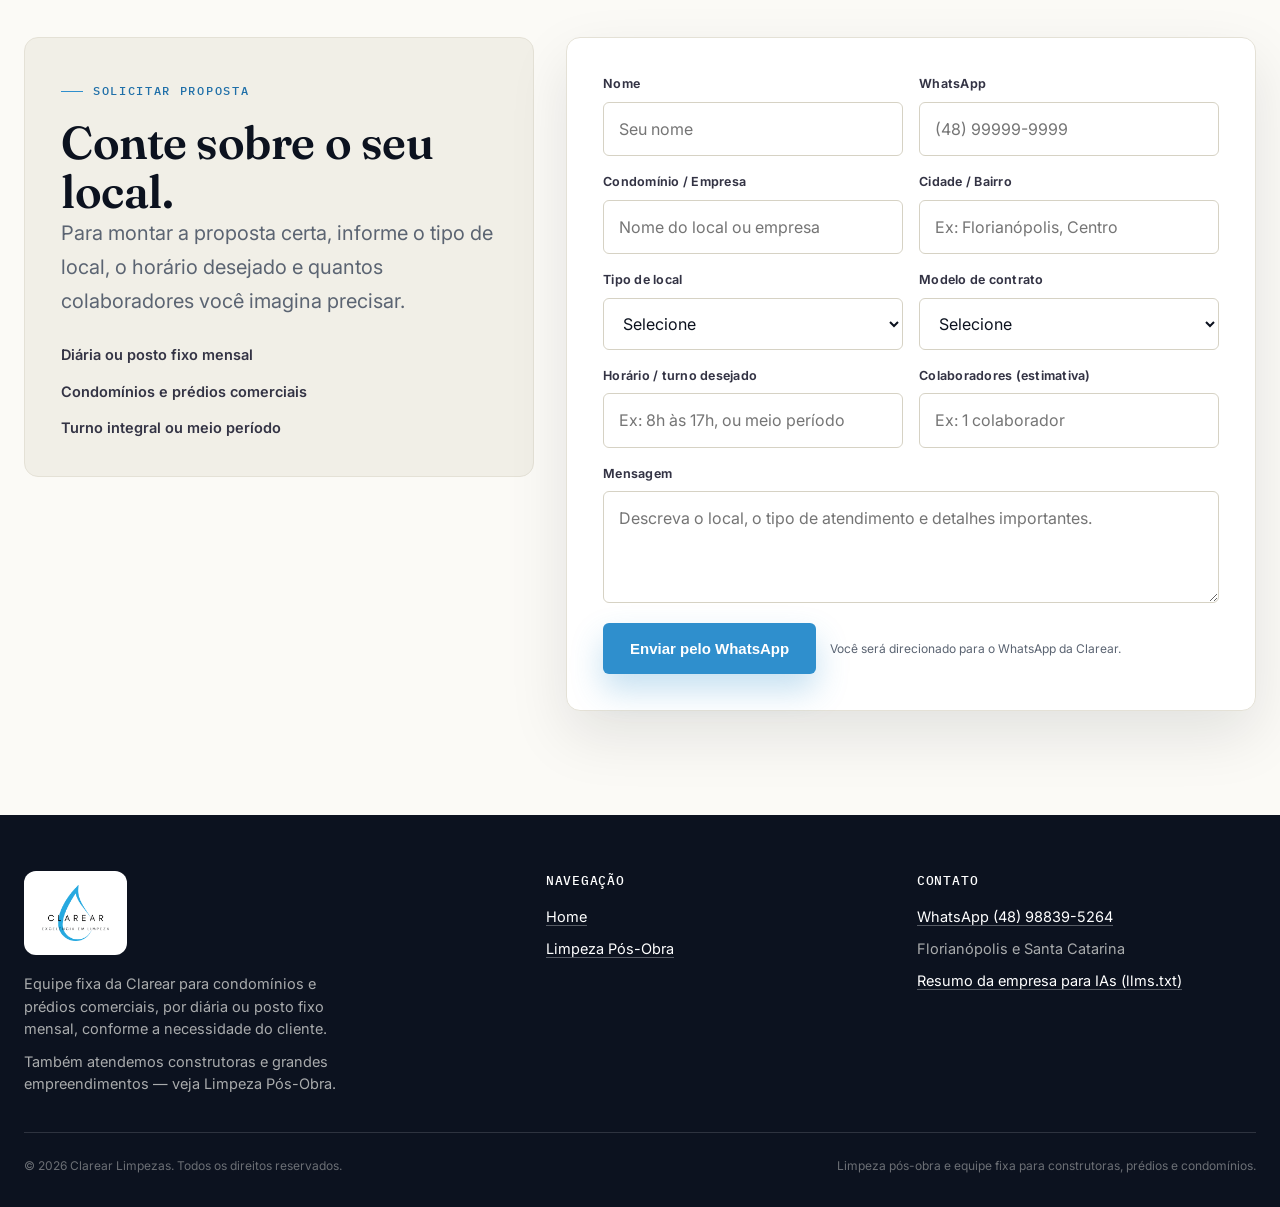
==== commit 3b683ef1: "app" ====
--- a/condominios.html
+++ b/condominios.html
@@ -30,6 +30,23 @@
   <meta property="og:description" content="Equipe fixa da Clarear para a limpeza de condomínios e prédios comerciais. Diária ou posto fixo mensal, turno integral ou meio período.">
   <meta property="og:url" content="https://clarearlimpezas.com.br/condominios.html">
 
+  <!-- SEO / descoberta por buscadores e IAs -->
+  <meta name="robots" content="index, follow, max-image-preview:large, max-snippet:-1, max-video-preview:-1">
+  <meta name="author" content="Clarear Limpezas">
+  <meta name="theme-color" content="#123A59">
+  <meta name="geo.region" content="BR-SC">
+  <meta name="geo.placename" content="Florianópolis">
+  <link rel="alternate" hreflang="pt-BR" href="https://clarearlimpezas.com.br/condominios.html">
+  <link rel="alternate" hreflang="x-default" href="https://clarearlimpezas.com.br/condominios.html">
+  <!-- Link discreto para IAs e crawlers: resumo da empresa em texto puro -->
+  <link rel="alternate" type="text/plain" href="https://clarearlimpezas.com.br/llms.txt" title="Clarear Limpezas - resumo para IAs (llms.txt)">
+  <meta property="og:site_name" content="Clarear Limpezas">
+  <meta property="og:image" content="https://clarearlimpezas.com.br/imagens/depois.jpg">
+  <meta property="og:image:alt" content="Ambiente limpo e pronto para entrega após limpeza pós-obra da Clarear">
+  <meta name="twitter:card" content="summary_large_image">
+  <meta name="twitter:title" content="Limpeza para Condomínios e Prédios Comerciais | Clarear">
+  <meta name="twitter:image" content="https://clarearlimpezas.com.br/imagens/depois.jpg">
+
   <link rel="shortcut icon" href="imagens/logo-clarear (1).ico" type="image/x-icon">
 
   <link rel="preconnect" href="https://fonts.googleapis.com">
@@ -50,6 +67,66 @@
     "description": "Equipe fixa de limpeza da Clarear para condomínios e prédios comerciais, por diária ou posto fixo mensal, em turno integral ou meio período, com registro e transporte por conta da Clarear."
   }
   </script>
+  <script type="application/ld+json">
+  {
+    "@context": "https://schema.org",
+    "@type": "FAQPage",
+    "mainEntity": [
+      {
+        "@type": "Question",
+        "name": "O condomínio precisa contratar os funcionários?",
+        "acceptedAnswer": {
+          "@type": "Answer",
+          "text": "Não. Os colaboradores são da Clarear: registrados, uniformizados e supervisionados por nós, sem vínculo trabalhista nem gestão de pessoal para o cliente."
+        }
+      },
+      {
+        "@type": "Question",
+        "name": "Qual a diferença entre diária e posto fixo mensal?",
+        "acceptedAnswer": {
+          "@type": "Answer",
+          "text": "A diária é cobrada por dia trabalhado, sem fidelidade. O posto fixo mensal tem valor mensal fechado, com colaborador(es) fixos em turno integral ou meio período."
+        }
+      },
+      {
+        "@type": "Question",
+        "name": "O que a equipe limpa?",
+        "acceptedAnswer": {
+          "@type": "Answer",
+          "text": "Áreas comuns (hall, corredores, escadas e elevadores), banheiros e vestiários de uso comum, vidros internos acessíveis, portas, corrimãos e superfícies de contato."
+        }
+      },
+      {
+        "@type": "Question",
+        "name": "A Clarear oferece zeladoria ou portaria?",
+        "acceptedAnswer": {
+          "@type": "Answer",
+          "text": "Não por enquanto. O trabalho é focado em limpeza."
+        }
+      }
+    ]
+  }
+  </script>
+  <script type="application/ld+json">
+  {
+    "@context": "https://schema.org",
+    "@type": "BreadcrumbList",
+    "itemListElement": [
+      {
+        "@type": "ListItem",
+        "position": 1,
+        "name": "Home",
+        "item": "https://clarearlimpezas.com.br/"
+      },
+      {
+        "@type": "ListItem",
+        "position": 2,
+        "name": "Condomínios",
+        "item": "https://clarearlimpezas.com.br/condominios.html"
+      }
+    ]
+  }
+  </script>
 </head>
 
 <body>
@@ -217,7 +294,7 @@
         <div class="portfolio-grid">
           <div class="work" data-n="01">
             <div class="work-photo">
-              <img src="imagens/foto04.jpeg" alt="Rotina diária da equipe Clarear">
+              <img loading="lazy" decoding="async" src="imagens/foto04.jpeg" alt="Rotina diária da equipe Clarear">
             </div>
             <div class="work-info">
               <strong>Rotina diária</strong>
@@ -227,7 +304,7 @@
 
           <div class="work" data-n="02">
             <div class="work-photo">
-              <img src="imagens/PHOTO-2026-06-03-20-26-02.jpg" alt="Colaboradora da Clarear realizando limpeza">
+              <img loading="lazy" decoding="async" src="imagens/PHOTO-2026-06-03-20-26-02.jpg" alt="Colaboradora da Clarear realizando limpeza">
             </div>
             <div class="work-info">
               <strong>Atenção aos detalhes</strong>
@@ -237,7 +314,7 @@
 
           <div class="work" data-n="03">
             <div class="work-photo">
-              <img src="imagens/pos-obra.jpeg" alt="Área comum limpa pela equipe Clarear">
+              <img loading="lazy" decoding="async" src="imagens/pos-obra.jpeg" alt="Área comum limpa pela equipe Clarear">
             </div>
             <div class="work-info">
               <strong>Áreas comuns sempre prontas</strong>
@@ -279,6 +356,34 @@
             <h3>Supervisão Clarear</h3>
             <p>A operação é acompanhada pela Clarear, não apenas terceirizada e esquecida.</p>
           </div>
+        </div>
+      </div>
+    </section>
+
+
+    <section class="section section-dim" id="faq">
+      <div class="container">
+        <div class="section-head">
+          <div class="kicker">Perguntas frequentes</div>
+          <h2>Dúvidas comuns antes de pedir a proposta.</h2>
+        </div>
+        <div class="faq">
+          <details class="faq-item">
+            <summary>O condomínio precisa contratar os funcionários?</summary>
+            <p>Não. Os colaboradores são da Clarear: registrados, uniformizados e supervisionados por nós, sem vínculo trabalhista nem gestão de pessoal para o cliente.</p>
+          </details>
+          <details class="faq-item">
+            <summary>Qual a diferença entre diária e posto fixo mensal?</summary>
+            <p>A diária é cobrada por dia trabalhado, sem fidelidade. O posto fixo mensal tem valor mensal fechado, com colaborador(es) fixos em turno integral ou meio período.</p>
+          </details>
+          <details class="faq-item">
+            <summary>O que a equipe limpa?</summary>
+            <p>Áreas comuns (hall, corredores, escadas e elevadores), banheiros e vestiários de uso comum, vidros internos acessíveis, portas, corrimãos e superfícies de contato.</p>
+          </details>
+          <details class="faq-item">
+            <summary>A Clarear oferece zeladoria ou portaria?</summary>
+            <p>Não por enquanto. O trabalho é focado em limpeza.</p>
+          </details>
         </div>
       </div>
     </section>
@@ -406,6 +511,7 @@
           <ul class="flist">
             <li><a class="link" data-whats="Olá! Vim pelo site da Clarear e gostaria de solicitar uma proposta de limpeza para o meu condomínio ou prédio." target="_blank" rel="noopener">WhatsApp (48) 98839-5264</a></li>
             <li>Florianópolis e Santa Catarina</li>
+            <li><a class="link" href="llms.txt" rel="alternate" type="text/plain">Resumo da empresa para IAs (llms.txt)</a></li>
           </ul>
         </div>
       </div>
--- a/css/morph.css
+++ b/css/morph.css
@@ -260,3 +260,17 @@
   background:linear-gradient(180deg, transparent, rgba(12,18,31,.45));
 }
 .case-body h3{ font-size:clamp(22px,2vw,28px); }
+
+/* ---------- FAQ ---------- */
+
+.faq{ display:grid; gap:12px; max-width:860px; }
+.faq-item{ background:var(--paper); border:1px solid var(--line); border-radius:var(--radius-m); transition:background .3s ease, border-color .3s ease; }
+.faq-item[open]{ background:#fff; border-color:var(--blue); }
+.faq-item summary{
+  list-style:none; cursor:pointer; padding:22px 26px; display:flex; justify-content:space-between; gap:18px; align-items:center;
+  font-family:var(--serif); font-size:clamp(17px,1.8vw,21px); font-weight:600; color:var(--ink);
+}
+.faq-item summary::-webkit-details-marker{ display:none; }
+.faq-item summary::after{ content:"+"; font-family:var(--mono); font-size:22px; color:var(--blue-deep); transition:transform .3s ease; flex:0 0 auto; }
+.faq-item[open] summary::after{ transform:rotate(45deg); }
+.faq-item p{ padding:0 26px 24px; max-width:720px; }
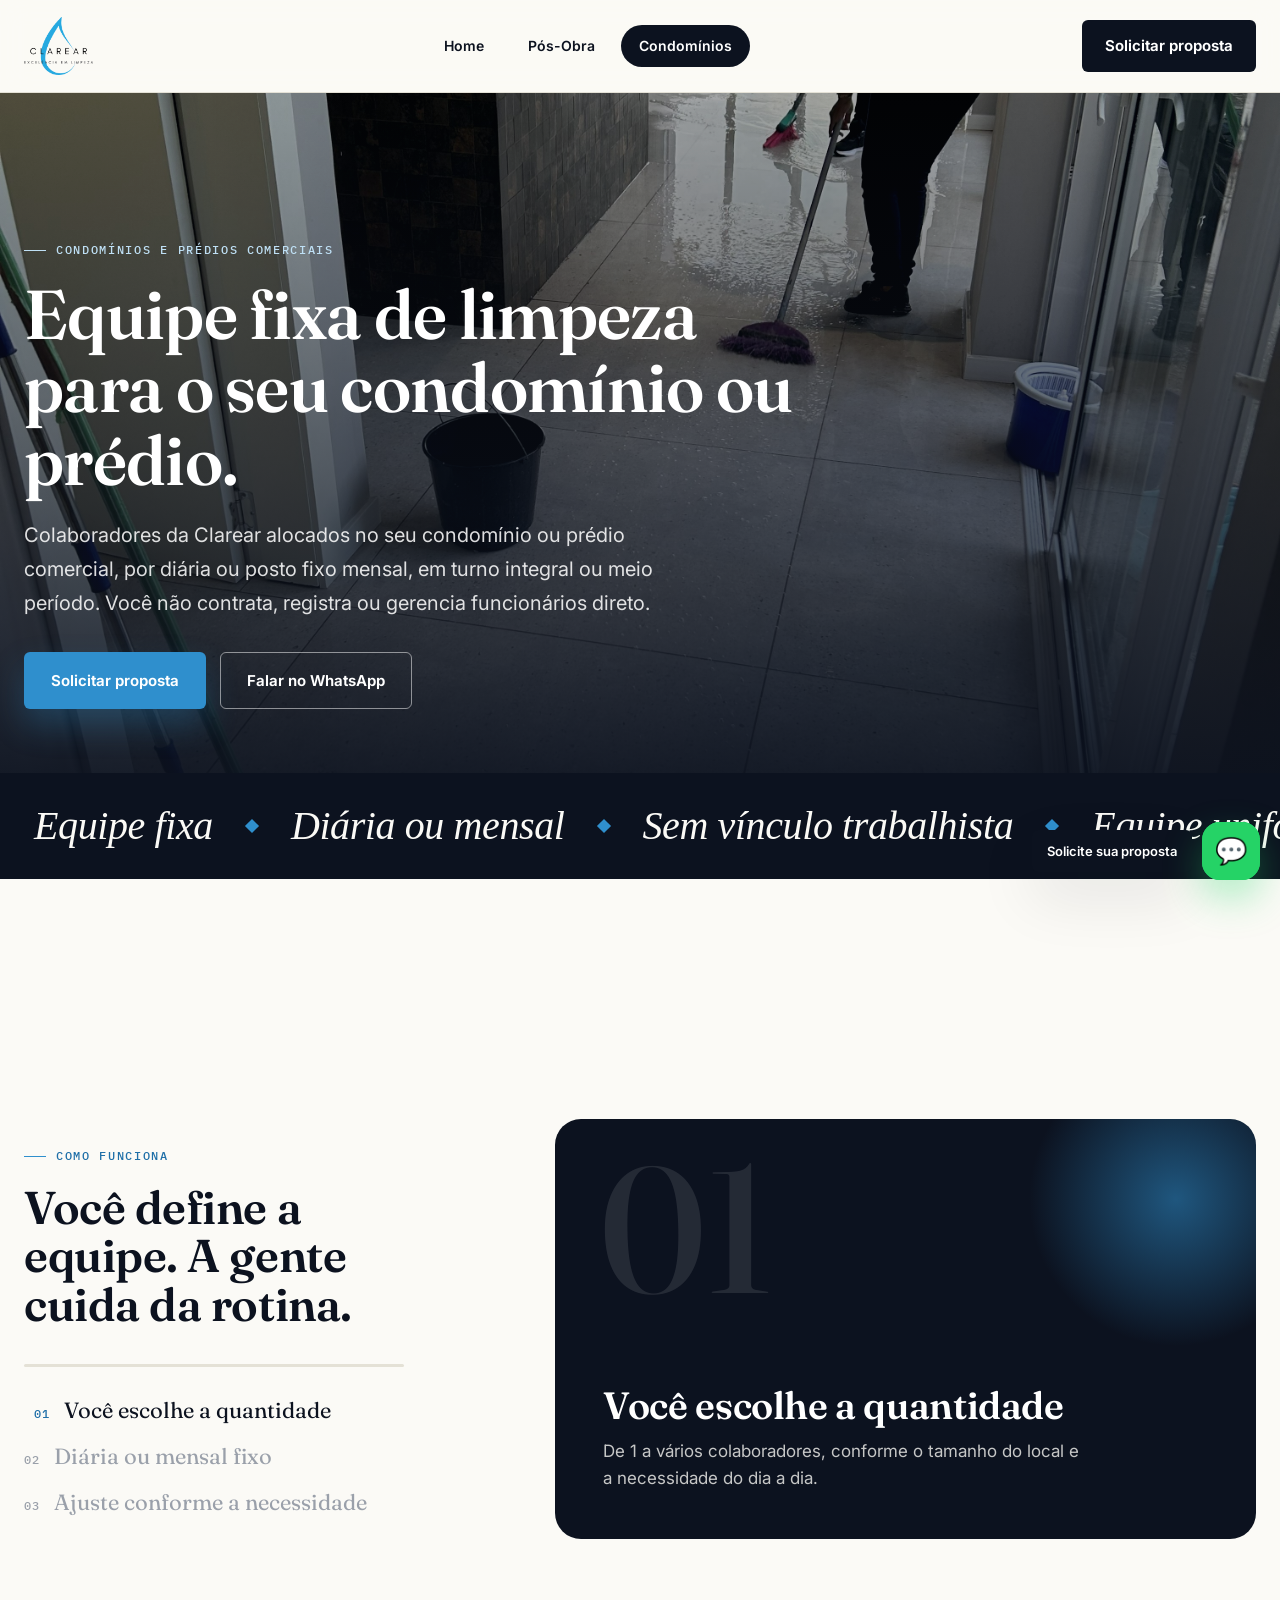
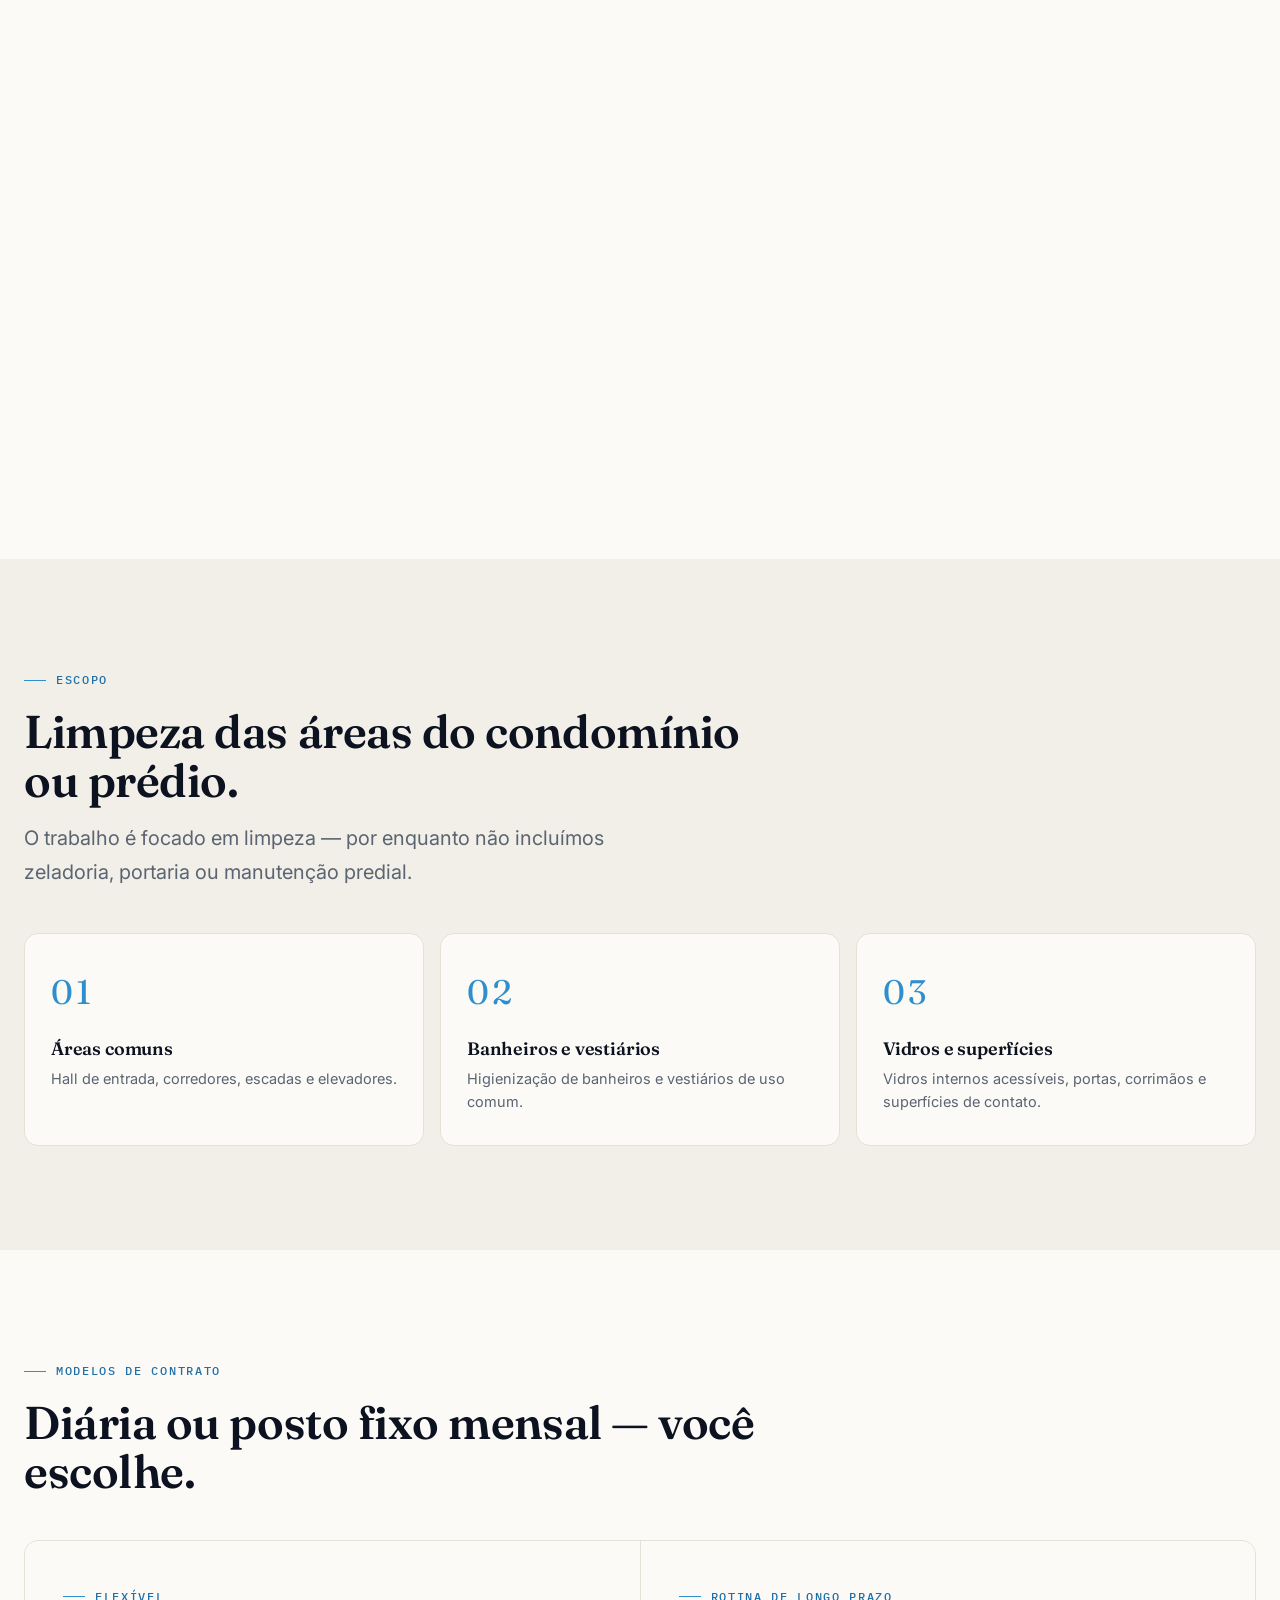
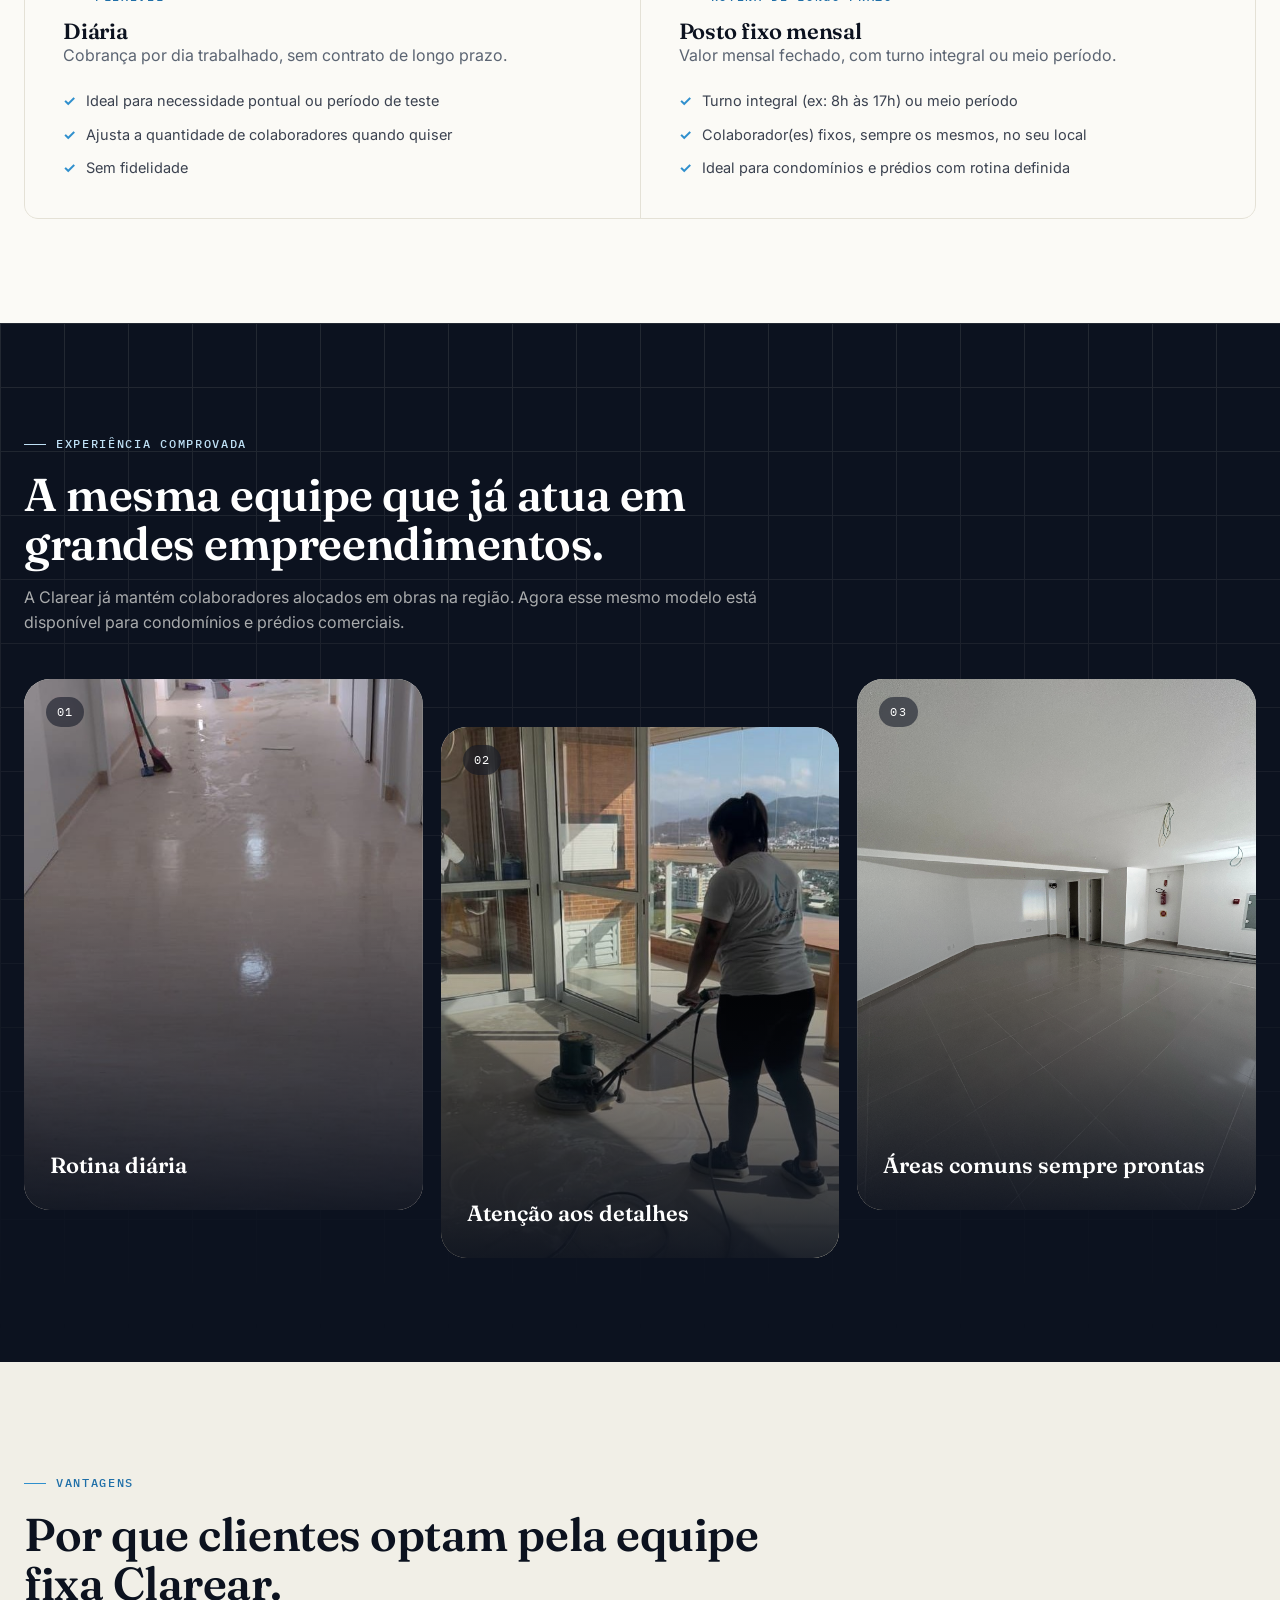
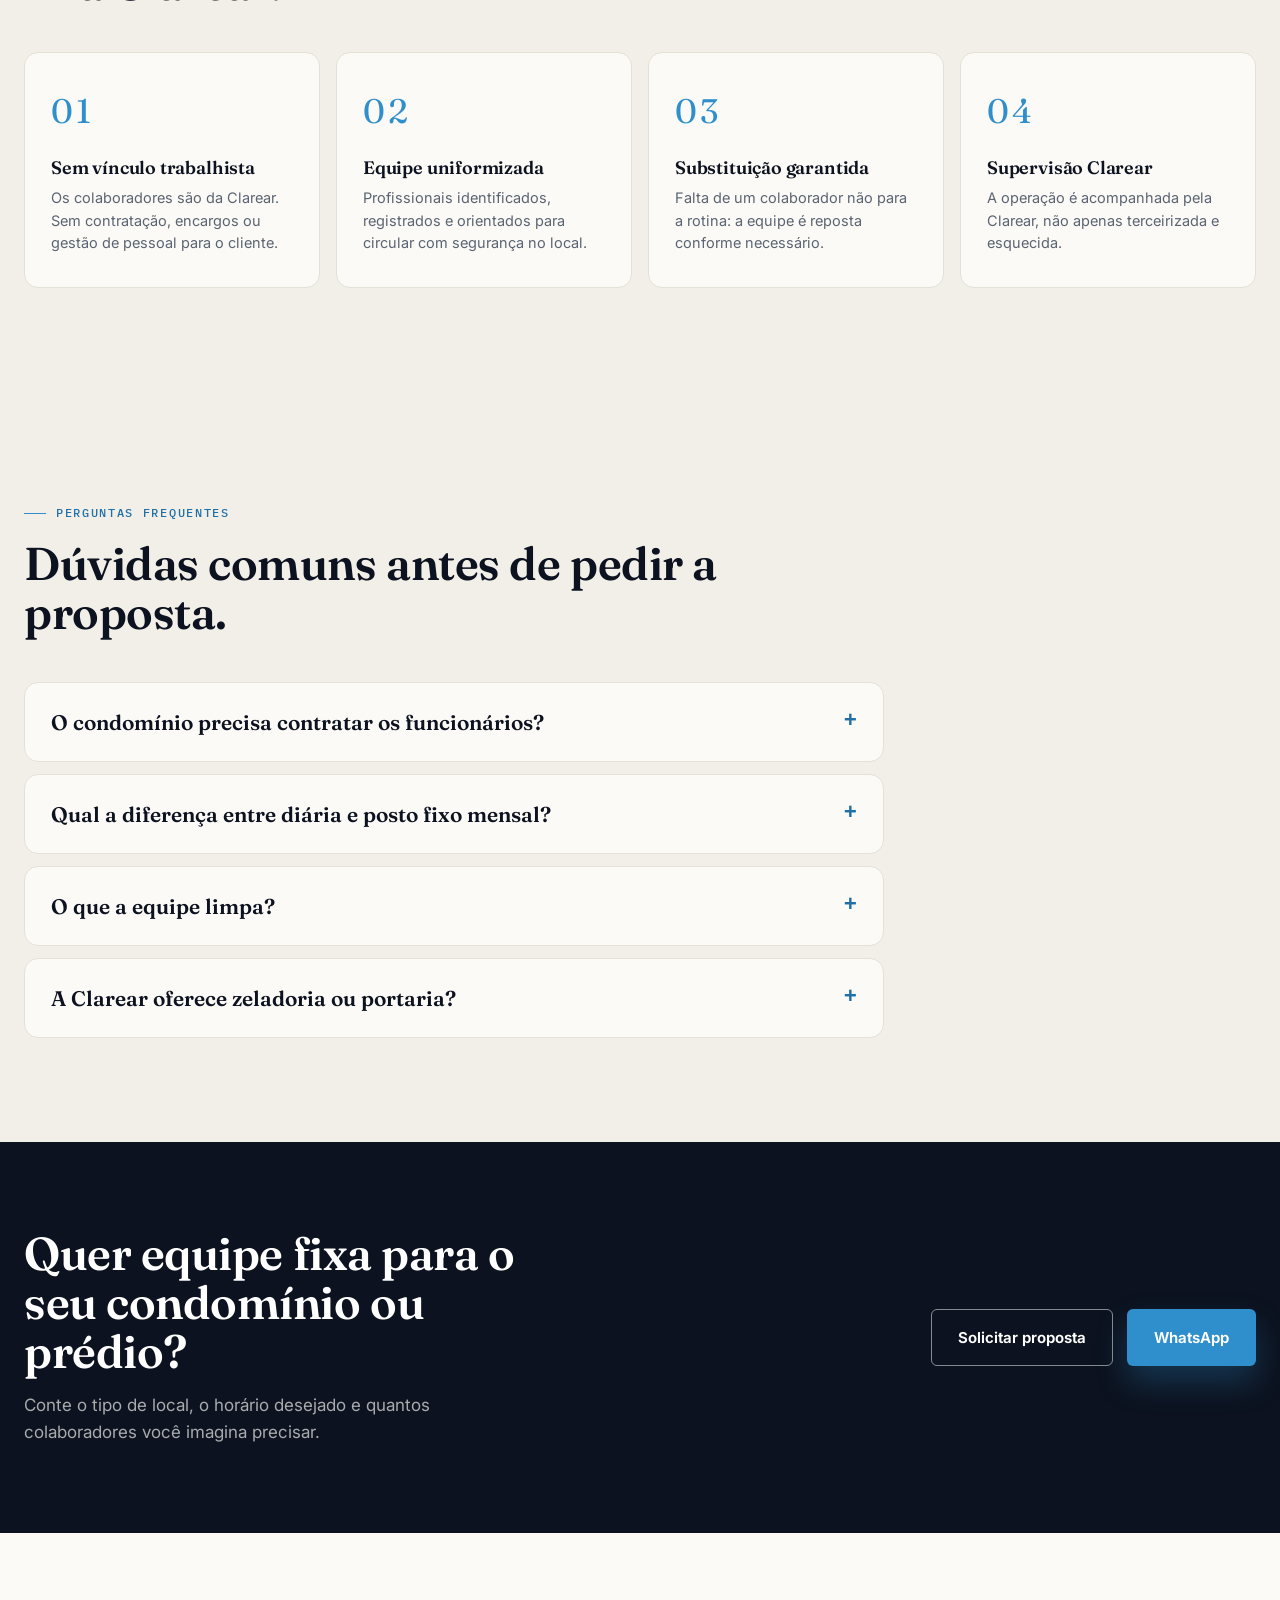
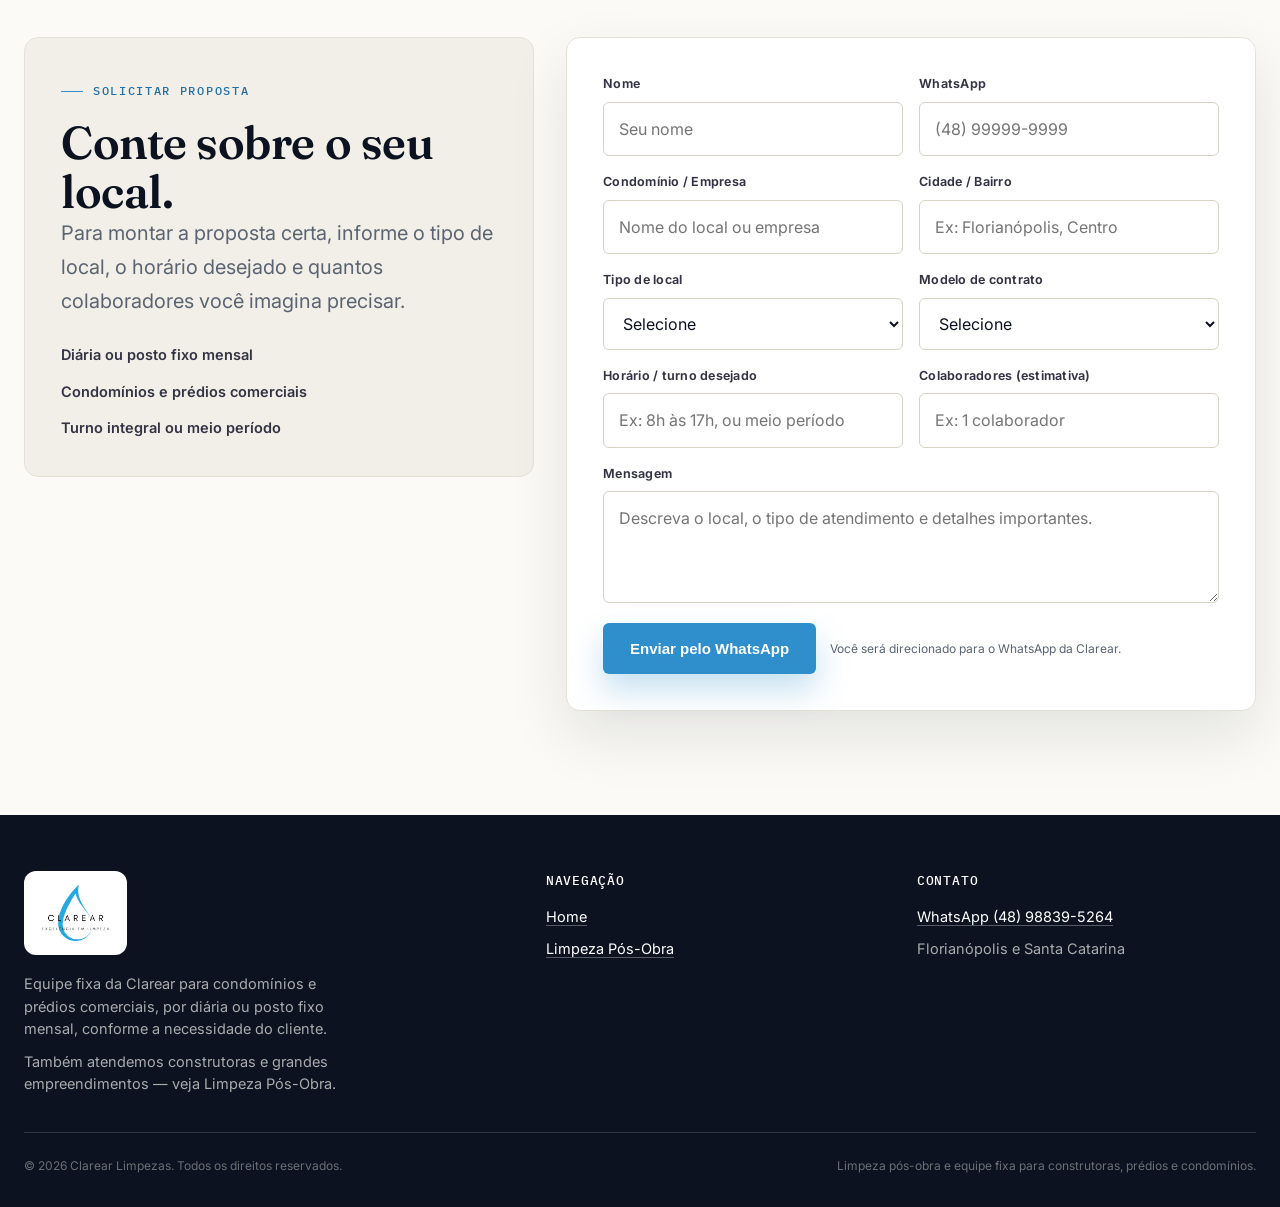
==== commit 09130fc3: "app" ====
--- a/condominios.html
+++ b/condominios.html
@@ -511,7 +511,6 @@
           <ul class="flist">
             <li><a class="link" data-whats="Olá! Vim pelo site da Clarear e gostaria de solicitar uma proposta de limpeza para o meu condomínio ou prédio." target="_blank" rel="noopener">WhatsApp (48) 98839-5264</a></li>
             <li>Florianópolis e Santa Catarina</li>
-            <li><a class="link" href="llms.txt" rel="alternate" type="text/plain">Resumo da empresa para IAs (llms.txt)</a></li>
           </ul>
         </div>
       </div>
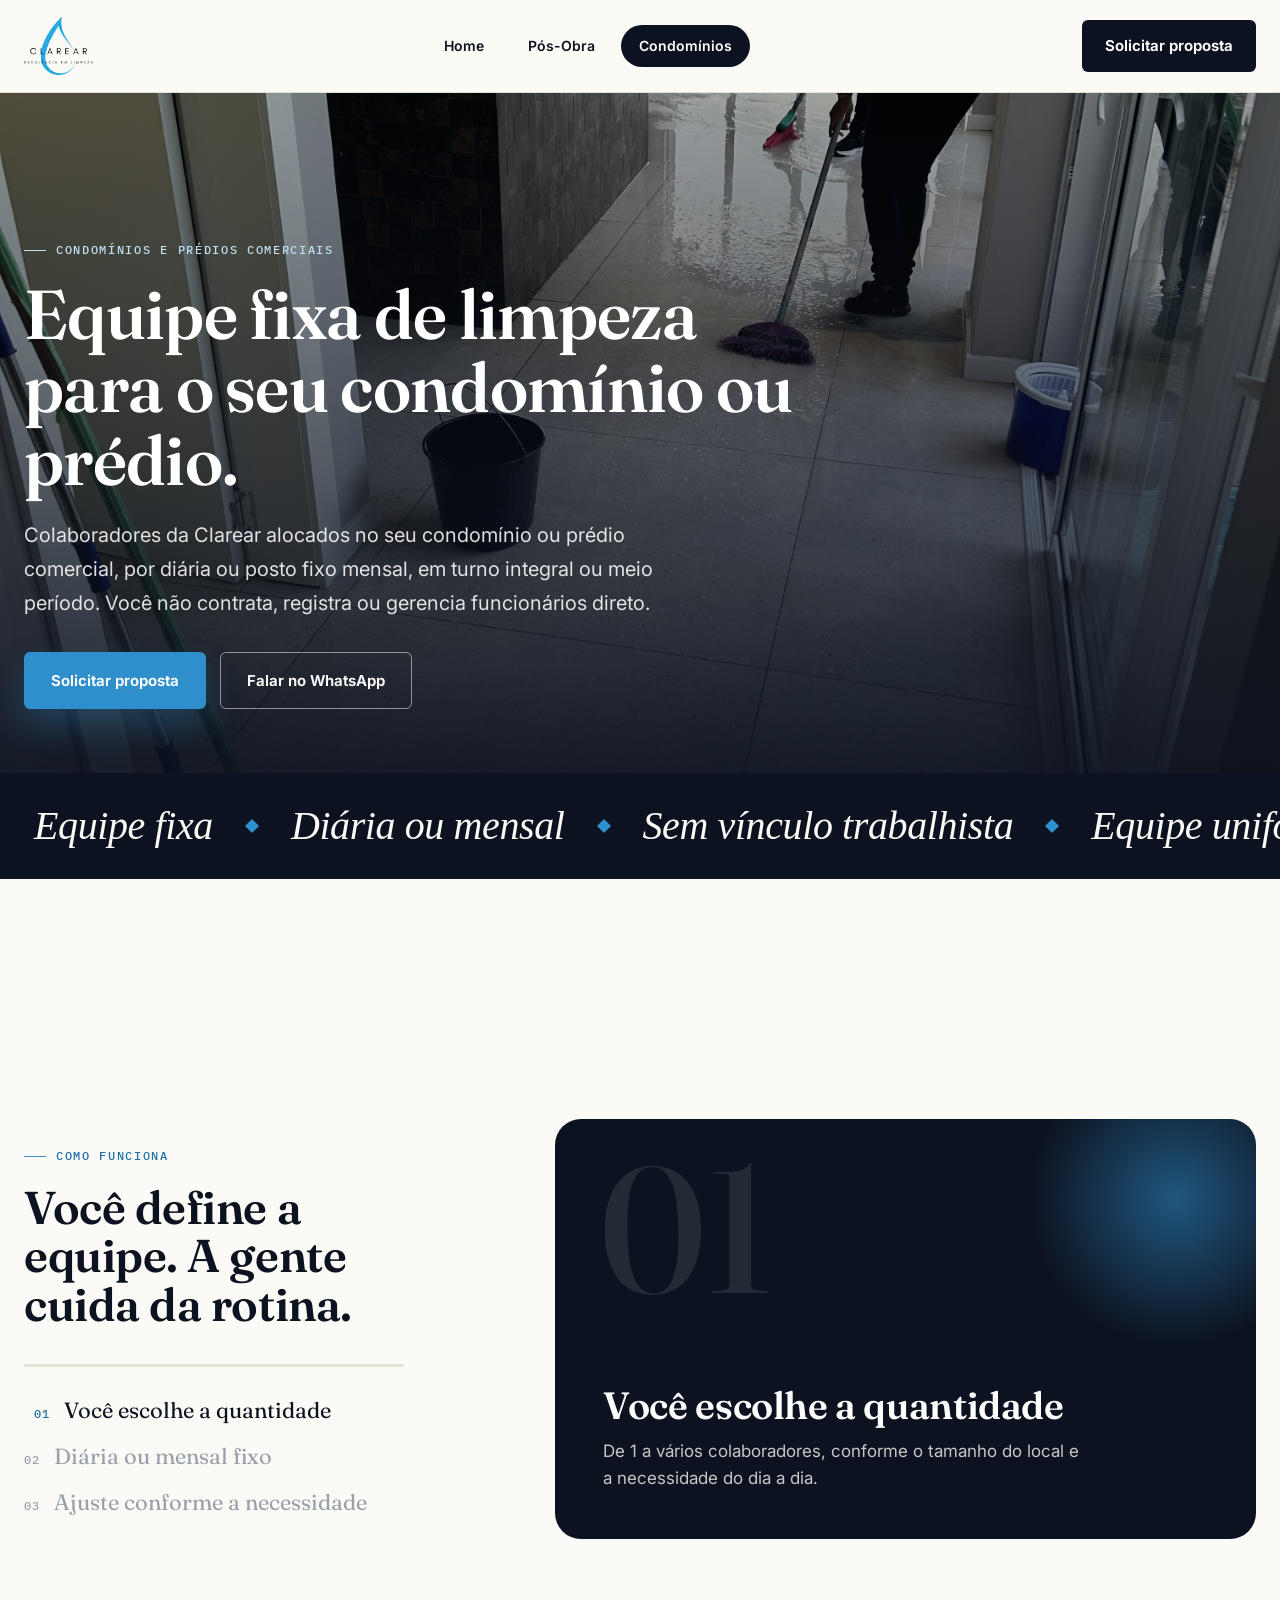
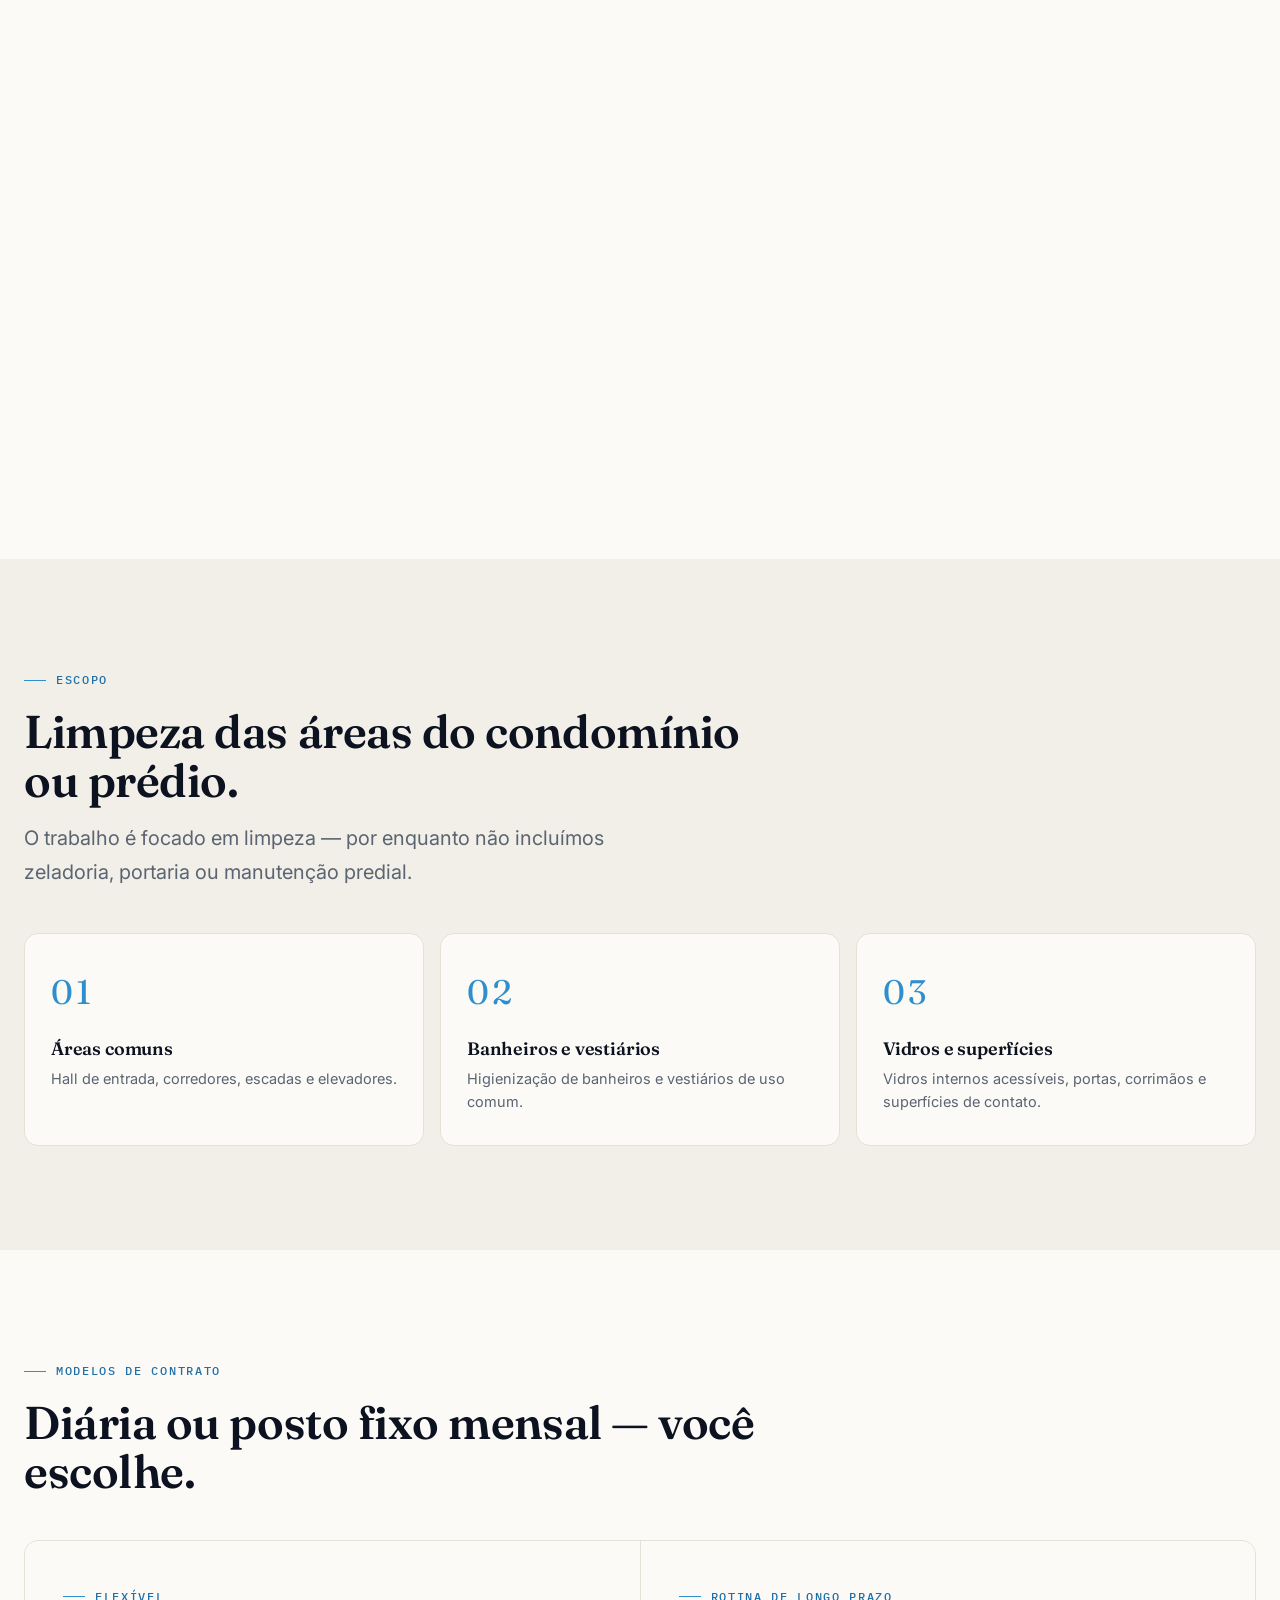
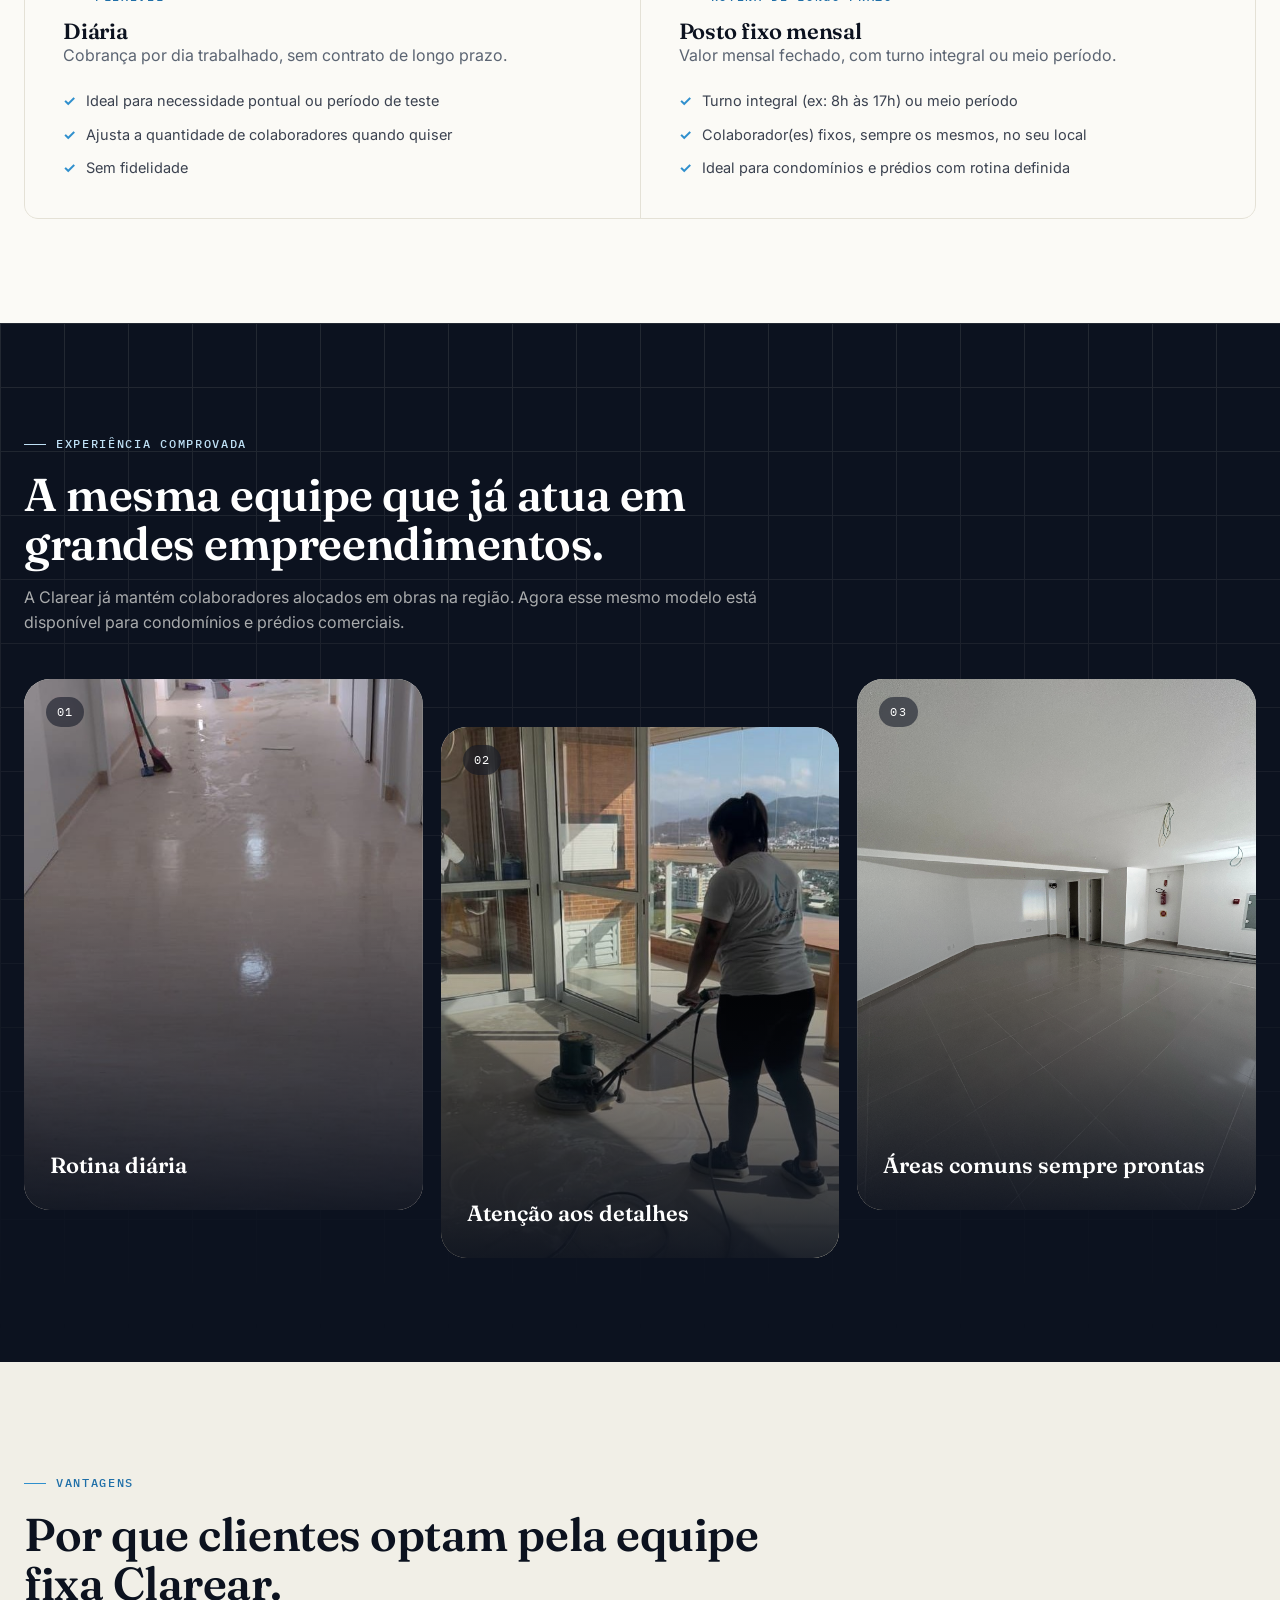
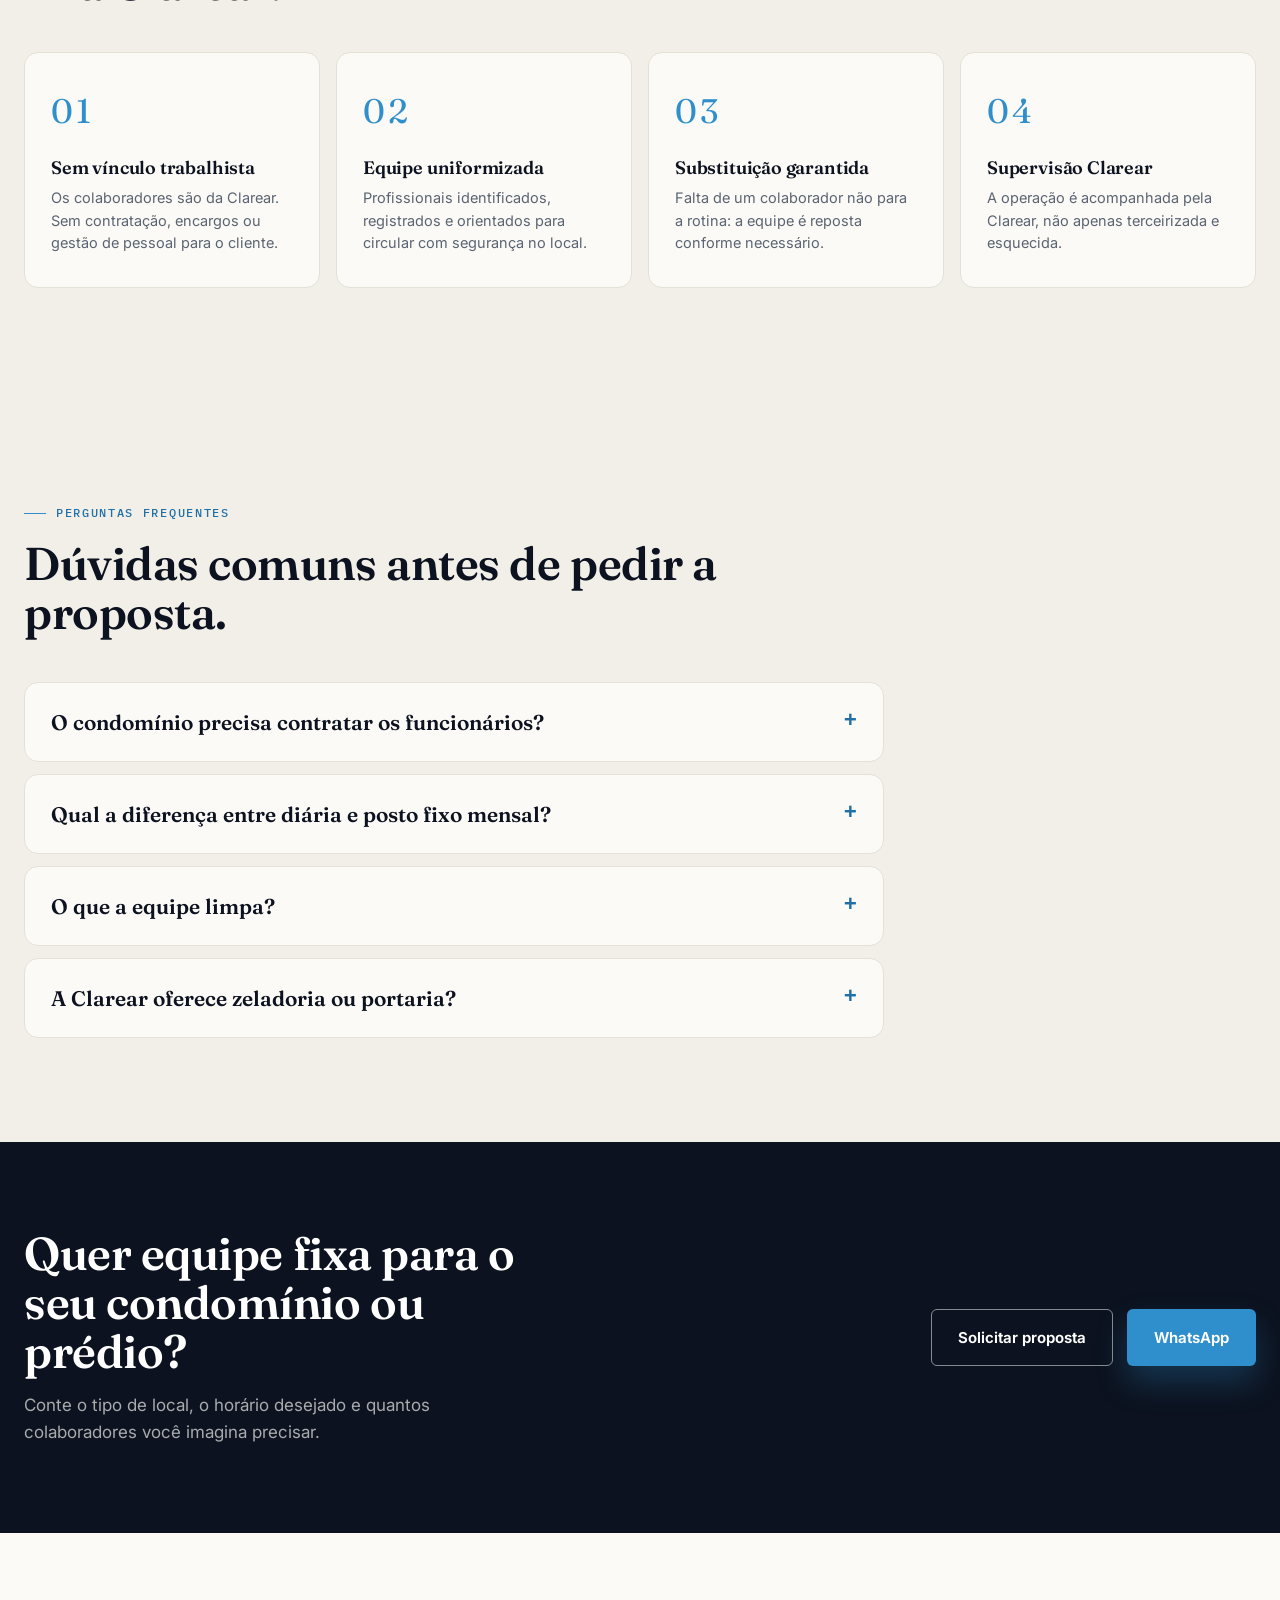
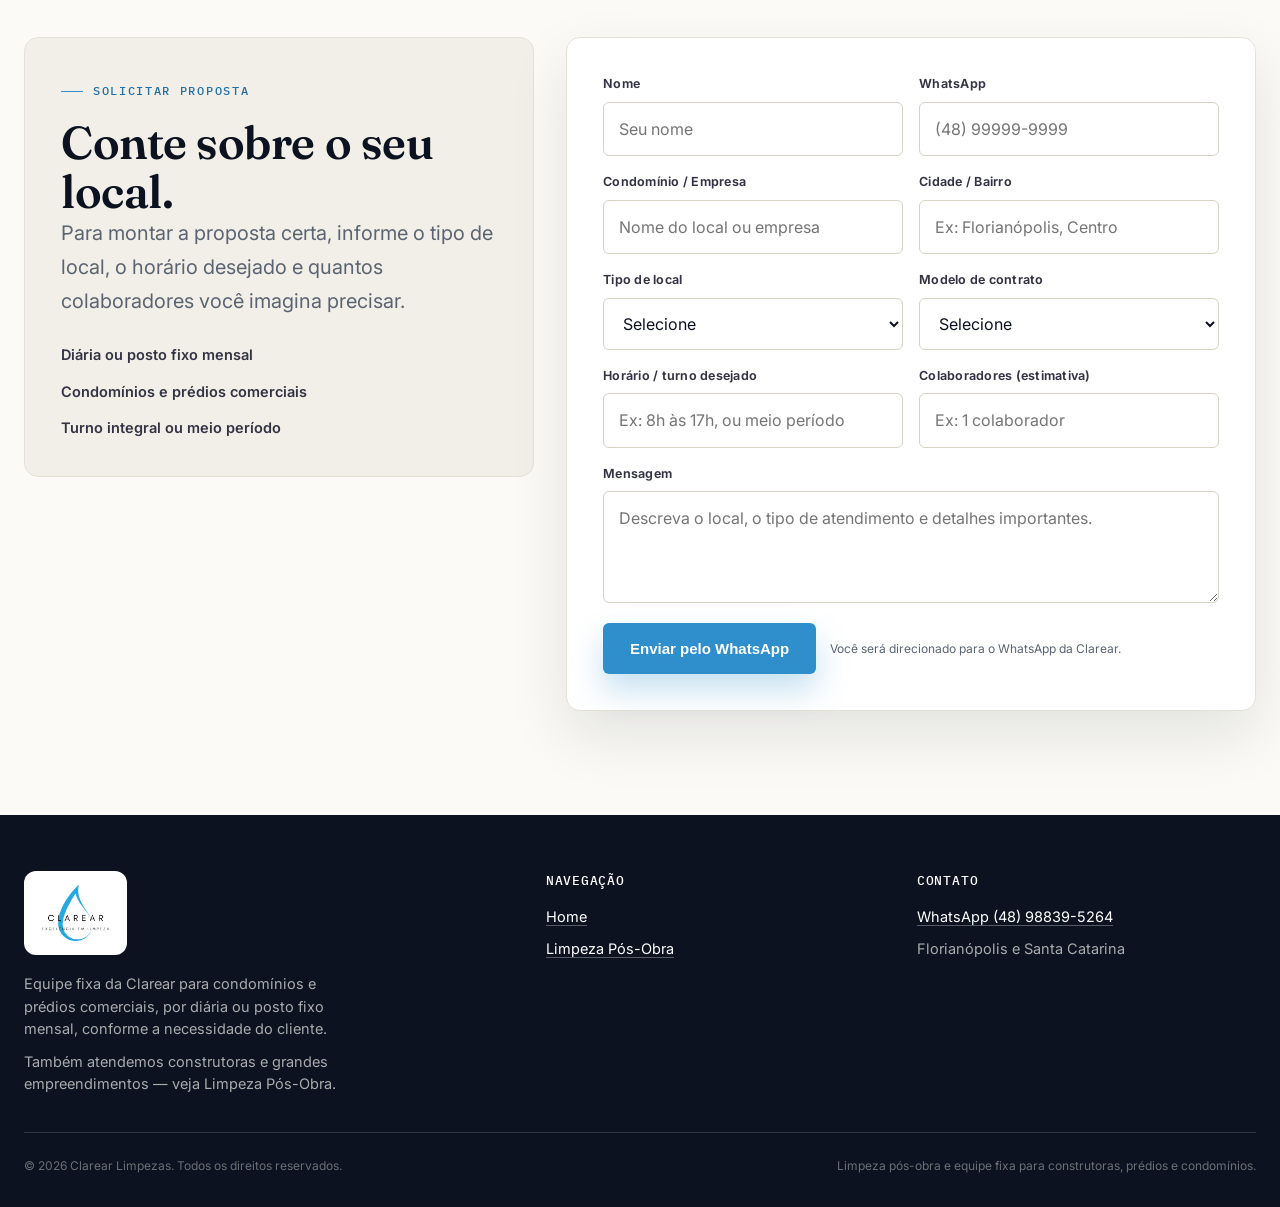
==== commit 24efae93: "Troca botão WhatsApp flutuante pela Clara e remove link visível do llms.txt Co-Authored-By: Claude S" ====
--- a/condominios.html
+++ b/condominios.html
@@ -522,10 +522,7 @@
     </div>
   </footer>
 
-  <div class="whats">
-    <div class="whats-bubble">Solicite sua proposta</div>
-    <a class="whats-btn" data-whats="Olá! Vim pelo site da Clarear e gostaria de solicitar uma proposta de limpeza para o meu condomínio ou prédio." target="_blank" rel="noopener" aria-label="Falar no WhatsApp">💬</a>
-  </div>
+  <script src="https://getdonhub.com/embed.js" data-empresa="clarear" data-texto="Fale com a Clara" async></script>
 
   <script src="js/site.js"></script>
   <script src="js/motion.js"></script>
